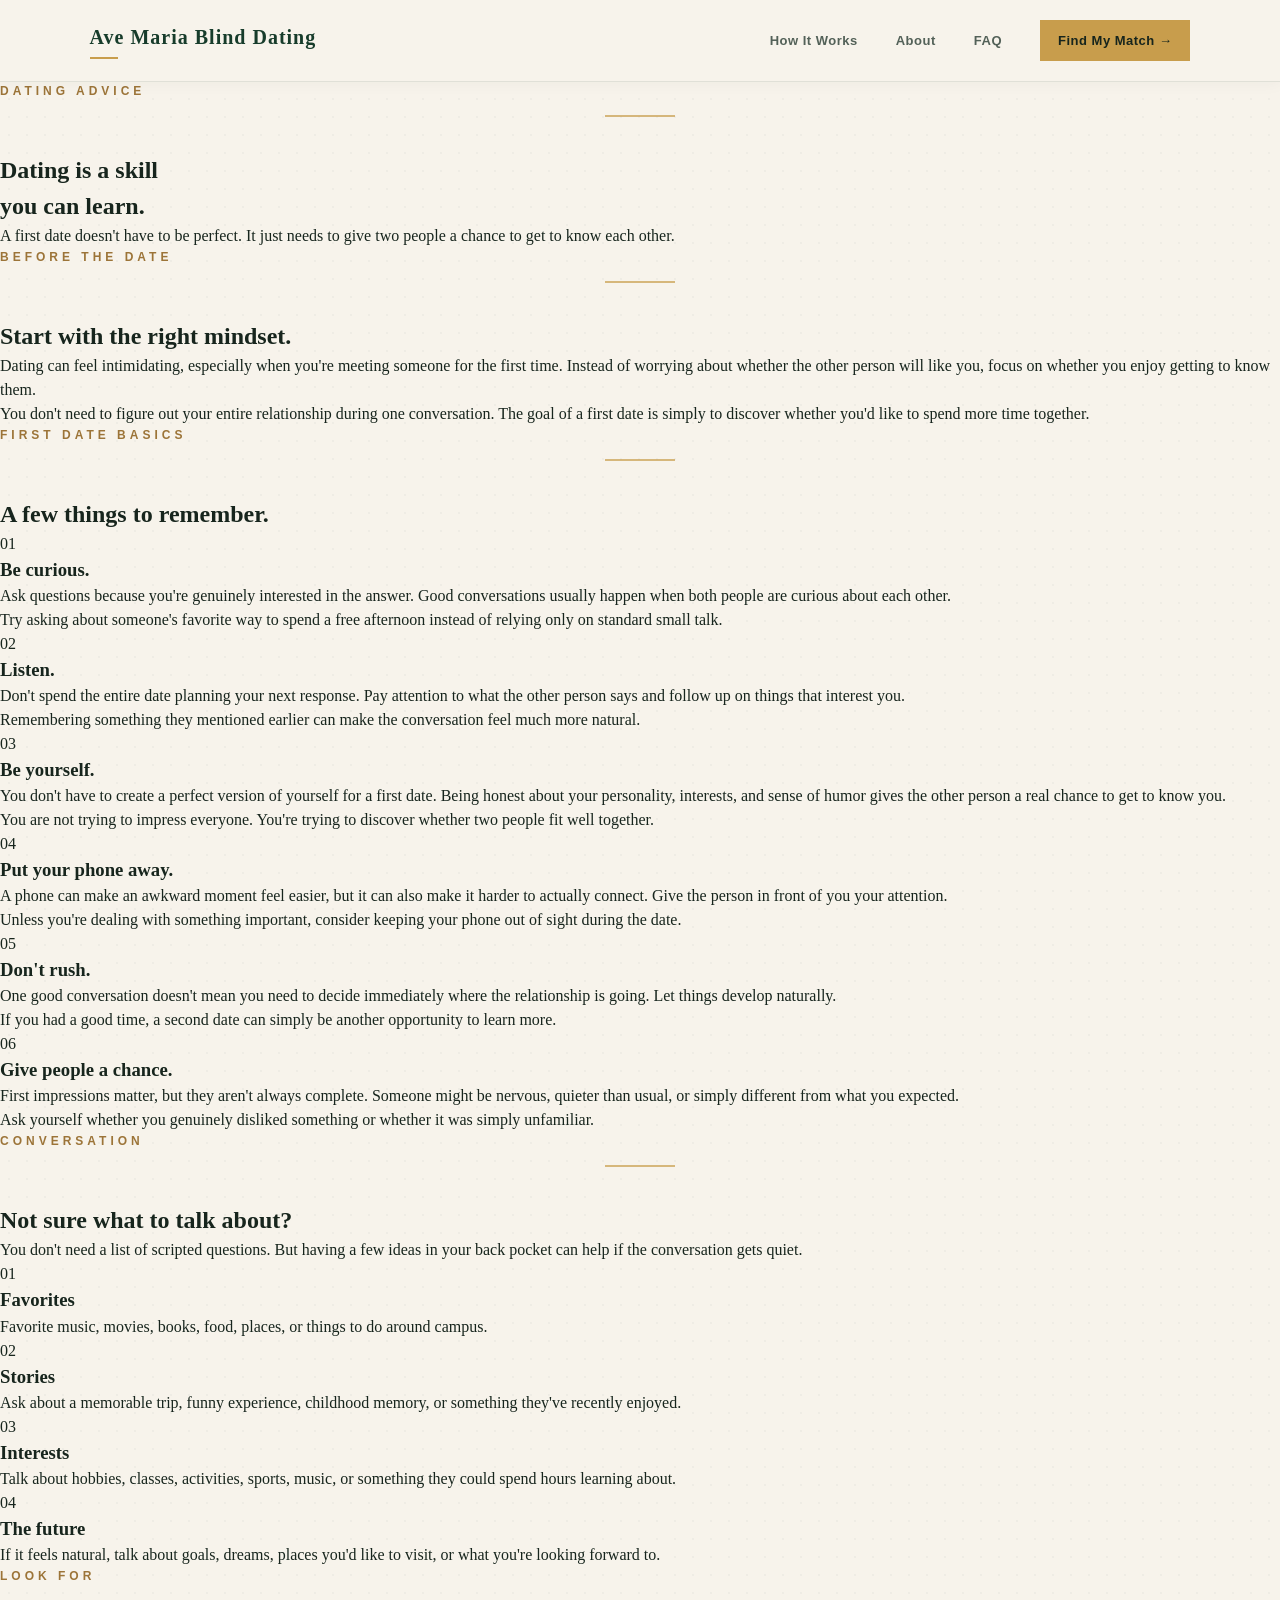
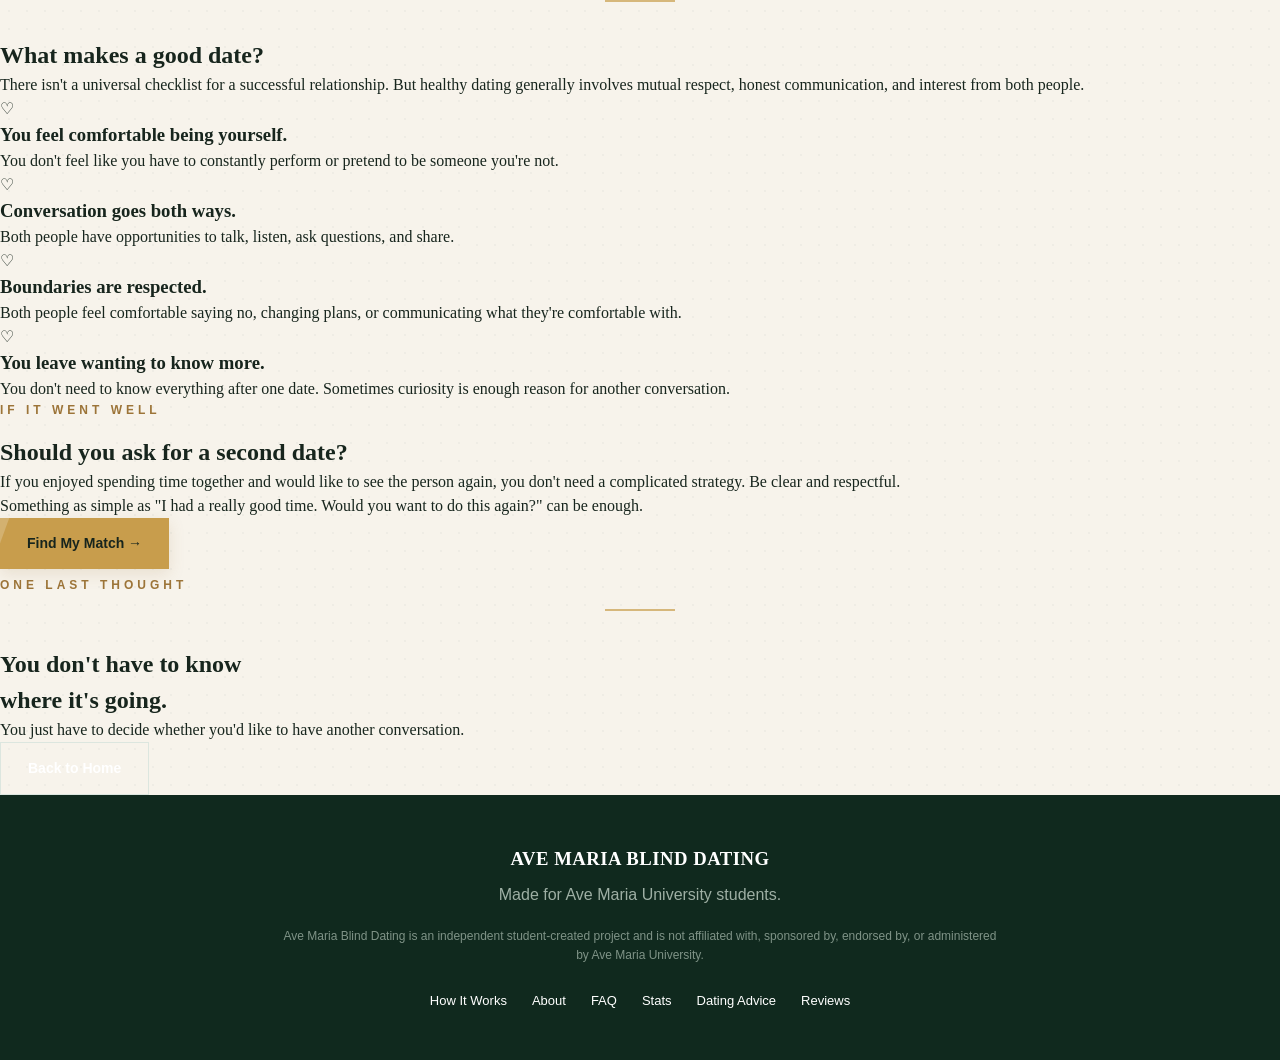
==== advice.html @ ebc279d7 "Add dating advice HTML page This file contains a complete HTML structure for a dating advice webpage" ====
<!DOCTYPE html>
<html lang="en">
<head>
    <meta charset="UTF-8">
    <meta name="viewport" content="width=device-width, initial-scale=1.0">

    <title>Dating Advice | Ave Maria Blind Dating</title>

    <link rel="stylesheet" href="style.css">
</head>

<body>

    <!-- Navigation -->
    <nav class="navbar">

        <a href="index.html" class="logo">
            Ave Maria Blind Dating
        </a>

        <div class="nav-links">

            <a href="index.html#how-it-works">
                How It Works
            </a>

            <a href="index.html#about">
                About
            </a>

            <a href="index.html#faq">
                FAQ
            </a>

            <a href="quiz.html" class="nav-cta">
                Find My Match →
            </a>

        </div>

    </nav>


    <!-- Header -->
    <section class="advice-header">

        <div class="advice-header-content">

            <p class="section-label">
                DATING ADVICE
            </p>

            <div class="section-divider"></div>

            <h1>
                Dating is a skill<br>
                <span>you can learn.</span>
            </h1>

            <p>
                A first date doesn't have to be perfect.
                It just needs to give two people a chance
                to get to know each other.
            </p>

        </div>

    </section>


    <!-- Main Content -->
    <main class="advice-page">


        <!-- Introduction -->
        <section class="advice-intro scroll-reveal">

            <p class="section-label">
                BEFORE THE DATE
            </p>

            <div class="section-divider"></div>

            <h2>
                Start with the right mindset.
            </h2>

            <p>
                Dating can feel intimidating, especially when
                you're meeting someone for the first time.
                Instead of worrying about whether the other
                person will like you, focus on whether you
                enjoy getting to know them.
            </p>

            <p>
                You don't need to figure out your entire
                relationship during one conversation. The goal
                of a first date is simply to discover whether
                you'd like to spend more time together.
            </p>

        </section>


        <!-- Advice Cards -->
        <section class="advice-section scroll-reveal">

            <p class="section-label">
                FIRST DATE BASICS
            </p>

            <div class="section-divider"></div>

            <h2>
                A few things to remember.
            </h2>


            <div class="advice-grid">


                <article class="advice-card">

                    <span class="advice-number">
                        01
                    </span>

                    <h3>
                        Be curious.
                    </h3>

                    <p>
                        Ask questions because you're genuinely
                        interested in the answer. Good conversations
                        usually happen when both people are curious
                        about each other.
                    </p>

                    <div class="advice-tip">
                        Try asking about someone's favorite
                        way to spend a free afternoon instead
                        of relying only on standard small talk.
                    </div>

                </article>


                <article class="advice-card">

                    <span class="advice-number">
                        02
                    </span>

                    <h3>
                        Listen.
                    </h3>

                    <p>
                        Don't spend the entire date planning your
                        next response. Pay attention to what the
                        other person says and follow up on things
                        that interest you.
                    </p>

                    <div class="advice-tip">
                        Remembering something they mentioned
                        earlier can make the conversation feel
                        much more natural.
                    </div>

                </article>


                <article class="advice-card">

                    <span class="advice-number">
                        03
                    </span>

                    <h3>
                        Be yourself.
                    </h3>

                    <p>
                        You don't have to create a perfect version
                        of yourself for a first date. Being honest
                        about your personality, interests, and
                        sense of humor gives the other person a
                        real chance to get to know you.
                    </p>

                    <div class="advice-tip">
                        You are not trying to impress everyone.
                        You're trying to discover whether two
                        people fit well together.
                    </div>

                </article>


                <article class="advice-card">

                    <span class="advice-number">
                        04
                    </span>

                    <h3>
                        Put your phone away.
                    </h3>

                    <p>
                        A phone can make an awkward moment feel
                        easier, but it can also make it harder to
                        actually connect. Give the person in front
                        of you your attention.
                    </p>

                    <div class="advice-tip">
                        Unless you're dealing with something
                        important, consider keeping your phone
                        out of sight during the date.
                    </div>

                </article>


                <article class="advice-card">

                    <span class="advice-number">
                        05
                    </span>

                    <h3>
                        Don't rush.
                    </h3>

                    <p>
                        One good conversation doesn't mean you need
                        to decide immediately where the relationship
                        is going. Let things develop naturally.
                    </p>

                    <div class="advice-tip">
                        If you had a good time, a second date can
                        simply be another opportunity to learn more.
                    </div>

                </article>


                <article class="advice-card">

                    <span class="advice-number">
                        06
                    </span>

                    <h3>
                        Give people a chance.
                    </h3>

                    <p>
                        First impressions matter, but they aren't
                        always complete. Someone might be nervous,
                        quieter than usual, or simply different from
                        what you expected.
                    </p>

                    <div class="advice-tip">
                        Ask yourself whether you genuinely disliked
                        something or whether it was simply unfamiliar.
                    </div>

                </article>


            </div>

        </section>


        <!-- Conversation Ideas -->
        <section class="conversation-section scroll-reveal">

            <div class="conversation-content">

                <p class="section-label">
                    CONVERSATION
                </p>

                <div class="section-divider"></div>

                <h2>
                    Not sure what to talk about?
                </h2>

                <p>
                    You don't need a list of scripted questions.
                    But having a few ideas in your back pocket
                    can help if the conversation gets quiet.
                </p>

            </div>


            <div class="conversation-grid">

                <div class="conversation-card">

                    <span>01</span>

                    <h3>
                        Favorites
                    </h3>

                    <p>
                        Favorite music, movies, books, food,
                        places, or things to do around campus.
                    </p>

                </div>


                <div class="conversation-card">

                    <span>02</span>

                    <h3>
                        Stories
                    </h3>

                    <p>
                        Ask about a memorable trip, funny
                        experience, childhood memory, or
                        something they've recently enjoyed.
                    </p>

                </div>


                <div class="conversation-card">

                    <span>03</span>

                    <h3>
                        Interests
                    </h3>

                    <p>
                        Talk about hobbies, classes, activities,
                        sports, music, or something they could
                        spend hours learning about.
                    </p>

                </div>


                <div class="conversation-card">

                    <span>04</span>

                    <h3>
                        The future
                    </h3>

                    <p>
                        If it feels natural, talk about goals,
                        dreams, places you'd like to visit,
                        or what you're looking forward to.
                    </p>

                </div>

            </div>

        </section>


        <!-- Green Flags -->
        <section class="green-flags-section scroll-reveal">

            <p class="section-label">
                LOOK FOR
            </p>

            <div class="section-divider"></div>

            <h2>
                What makes a good date?
            </h2>

            <p class="green-flags-intro">
                There isn't a universal checklist for a successful
                relationship. But healthy dating generally involves
                mutual respect, honest communication, and interest
                from both people.
            </p>


            <div class="green-flags-grid">

                <div>
                    <span>♡</span>

                    <h3>
                        You feel comfortable being yourself.
                    </h3>

                    <p>
                        You don't feel like you have to constantly
                        perform or pretend to be someone you're not.
                    </p>

                </div>


                <div>
                    <span>♡</span>

                    <h3>
                        Conversation goes both ways.
                    </h3>

                    <p>
                        Both people have opportunities to talk,
                        listen, ask questions, and share.
                    </p>

                </div>


                <div>
                    <span>♡</span>

                    <h3>
                        Boundaries are respected.
                    </h3>

                    <p>
                        Both people feel comfortable saying no,
                        changing plans, or communicating what
                        they're comfortable with.
                    </p>

                </div>


                <div>
                    <span>♡</span>

                    <h3>
                        You leave wanting to know more.
                    </h3>

                    <p>
                        You don't need to know everything after
                        one date. Sometimes curiosity is enough
                        reason for another conversation.
                    </p>

                </div>

            </div>

        </section>


        <!-- Second Date -->
        <section class="second-date-section scroll-reveal">

            <div class="second-date-card">

                <p class="section-label">
                    IF IT WENT WELL
                </p>

                <h2>
                    Should you ask for a second date?
                </h2>

                <p>
                    If you enjoyed spending time together and
                    would like to see the person again, you don't
                    need a complicated strategy. Be clear and
                    respectful.
                </p>

                <p>
                    Something as simple as "I had a really good
                    time. Would you want to do this again?" can
                    be enough.
                </p>

                <a href="quiz.html" class="primary-button">
                    Find My Match →
                </a>

            </div>

        </section>


        <!-- Final Note -->
        <section class="advice-final scroll-reveal">

            <p class="section-label">
                ONE LAST THOUGHT
            </p>

            <div class="section-divider"></div>

            <h2>
                You don't have to know<br>
                where it's going.
            </h2>

            <p>
                You just have to decide whether you'd like
                to have another conversation.
            </p>

            <a href="index.html" class="secondary-button">
                Back to Home
            </a>

        </section>


    </main>


    <!-- Footer -->
    <footer>

        <h3>
            AVE MARIA BLIND DATING
        </h3>

        <p>
            Made for Ave Maria University students.
        </p>

        <p class="footer-disclaimer">
            Ave Maria Blind Dating is an independent student-created
            project and is not affiliated with, sponsored by, endorsed
            by, or administered by Ave Maria University.
        </p>

        <div class="footer-links">

            <a href="index.html#how-it-works">
                How It Works
            </a>

            <a href="index.html#about">
                About
            </a>

            <a href="index.html#faq">
                FAQ
            </a>

            <a href="stats.html">
                Stats
            </a>

            <a href="advice.html">
                Dating Advice
            </a>

            <a href="reviews.html">
                Reviews
            </a>

        </div>

    </footer>


    <!-- Scroll Reveal -->
    <script>

        const scrollElements =
            document.querySelectorAll(".scroll-reveal");


        const revealOnScroll = () => {

            scrollElements.forEach(element => {

                const elementTop =
                    element.getBoundingClientRect().top;

                const windowHeight =
                    window.innerHeight;

                if (elementTop < windowHeight - 100) {

                    element.classList.add("visible");

                }

            });

        };


        window.addEventListener(
            "scroll",
            revealOnScroll
        );


        revealOnScroll();

    </script>

</body>
</html>
---- style.css ----
/* ==============================
   GENERAL
============================== */

* {
    margin: 0;
    padding: 0;
    box-sizing: border-box;
}

html {
    scroll-behavior: smooth;
}

body {
    font-family: Georgia, "Times New Roman", serif;
    color: #17251d;
    background-color: #f7f3eb;

    background-image:
        radial-gradient(
            rgba(23, 60, 43, 0.035) 1px,
            transparent 1px
        );

    background-size: 18px 18px;

    line-height: 1.5;
}

a {
    text-decoration: none;
    color: inherit;
}

button,
input,
select,
textarea {
    font: inherit;
}

button,
a,
input,
select,
textarea {
    -webkit-tap-highlight-color: transparent;
}


/* ==============================
   TOP NAVIGATION
============================== */

.navbar {
    min-height: 82px;
    padding: 0 7%;

    display: flex;
    align-items: center;
    justify-content: space-between;

    background: #f7f3eb;

    border-bottom: 1px solid rgba(23, 60, 43, 0.10);

    position: relative;
    z-index: 100;

    box-shadow: 0 2px 15px rgba(23, 60, 43, 0.04);
}


/* Logo */

.logo {
    font-size: 20px;
    font-weight: bold;
    letter-spacing: 1px;

    color: #173c2b;

    position: relative;
}

.logo a {
    display: inline-block;
}

.logo::after {
    content: "";

    display: block;

    width: 28px;
    height: 2px;

    margin-top: 5px;

    background: #c89d4c;

    transition: width .25s ease;
}

.logo:hover::after {
    width: 50px;
}


/* Navigation links */

.nav-links {
    display: flex;
    align-items: center;

    gap: 38px;

    font-family: Arial, sans-serif;
    font-size: 13px;
    font-weight: 600;

    letter-spacing: .5px;
}

.nav-links a {
    position: relative;

    color: #536158;

    padding: 8px 0;

    transition:
        color .2s ease,
        transform .2s ease;
}


/* Gold underline */

.nav-links a:not(.nav-cta)::after {
    content: "";

    position: absolute;

    left: 0;
    bottom: 0;

    width: 0;
    height: 2px;

    background: #c89d4c;

    transition: width .25s ease;
}

.nav-links a:not(.nav-cta):hover {
    color: #173c2b;

    transform: translateY(-1px);
}

.nav-links a:not(.nav-cta):hover::after {
    width: 100%;
}


/* Navigation CTA */

.nav-cta {
    padding: 11px 18px !important;

    background: #c89d4c;

    color: #17251d !important;

    font-weight: bold;

    transition: all .2s ease !important;
}

.nav-cta::after {
    display: none !important;
}

.nav-cta:hover {
    background: #e0bd78;

    color: #17251d !important;

    transform: translateY(-2px);

    box-shadow:
        0 5px 15px rgba(156, 116, 56, .18);
}


/* ==============================
   HERO
============================== */

.hero {
    min-height: 650px;

    padding: 80px 10%;

    display: flex;
    align-items: center;
    justify-content: space-between;

    background: #173c2b;
    color: white;

    position: relative;
    overflow: hidden;
}

.hero-content {
    max-width: 650px;

    position: relative;
    z-index: 2;
}

.small-title {
    font-family: Arial, sans-serif;
    font-size: 13px;
    letter-spacing: 4px;

    color: #d6b36a;

    margin-bottom: 25px;
}

.hero h1 {
    font-size: clamp(55px, 7vw, 95px);

    line-height: .95;

    margin-bottom: 30px;
}

.hero h1 span {
    color: #d6b36a;
    font-style: italic;
}

.hero-text {
    font-family: Arial, sans-serif;

    max-width: 550px;

    font-size: 18px;
    line-height: 1.7;

    color: #dce6df;

    margin-bottom: 35px;
}


/* ==============================
   BUTTONS
============================== */

.buttons {
    display: flex;
    gap: 15px;

    flex-wrap: wrap;
}

.primary-button,
.secondary-button {
    display: inline-block;

    padding: 15px 27px;

    font-family: Arial, sans-serif;
    font-size: 14px;
    font-weight: bold;

    cursor: pointer;

    transition: .2s;
}

.primary-button {
    position: relative;
    overflow: hidden;

    background: #c89d4c;
    color: #17251d;

    box-shadow:
        0 5px 15px rgba(156, 116, 56, .15);
}

.primary-button::before {
    content: "";

    position: absolute;

    top: 0;
    left: -100%;

    width: 100%;
    height: 100%;

    background: rgba(255, 255, 255, .2);

    transform: skewX(-20deg);

    transition: left .5s ease;
}

.primary-button:hover::before {
    left: 120%;
}

.primary-button:hover {
    background: #e0bd78;

    transform: translateY(-2px);
}

.secondary-button {
    border: 1px solid #dce6df;

    color: white;
}

.secondary-button:hover {
    background: white;

    color: #173c2b;
}


/* ==============================
   MYSTERY PEOPLE → HEART ANIMATION
============================== */

.morph-animation {
    position: absolute;

    right: 5%;
    top: 50%;

    width: 430px;
    height: 430px;

    transform: translateY(-50%);

    opacity: .13;

    pointer-events: none;
}


/* ==============================
   PEOPLE
============================== */

.person-shape {
    position: absolute;

    inset: 0;

    display: flex;
    flex-direction: column;

    align-items: center;
    justify-content: center;

    color: white;

    opacity: 0;

    animation: personCycle 8s infinite;

    transform-origin: center;
}


/* Head */

.person-head {
    width: 105px;
    height: 105px;

    background: white;

    border-radius: 50%;

    margin-bottom: 16px;
}


/* Body */

.person-body {
    width: 225px;
    height: 205px;

    background: white;

    border-radius:
        115px 115px 20px 20px;
}


/* ==============================
   PERSON TIMING
============================== */

.person-one {
    animation-delay: 0s;
}

.person-two {
    animation-delay: 1.4s;
}

.person-three {
    animation-delay: 2.8s;
}

.person-four {
    animation-delay: 4.2s;
}


/* ==============================
   SLOWER, MORE OBVIOUS TRANSITION
============================== */

@keyframes personCycle {

    0% {
        opacity: 0;

        transform:
            translateY(35px)
            scale(.75);
    }

    5% {
        opacity: 0;
    }

    9% {
        opacity: 1;

        transform:
            translateY(0)
            scale(1);
    }

    14% {
        opacity: 1;

        transform:
            translateY(0)
            scale(1);
    }

    17% {
        opacity: .7;

        transform:
            translateY(-8px)
            scale(1.03);
    }

    20% {
        opacity: 0;

        transform:
            translateY(-25px)
            scale(1.08);
    }

    100% {
        opacity: 0;
    }
}


/* ==============================
   DIFFERENT SILHOUETTES
============================== */

.person-one .person-head {
    width: 105px;
    height: 105px;
}

.person-one .person-body {
    width: 225px;
    height: 205px;

    border-radius:
        115px 115px 20px 20px;
}


.person-two .person-head {
    width: 90px;
    height: 90px;
}

.person-two .person-body {
    width: 255px;
    height: 185px;

    border-radius:
        130px 130px 18px 18px;
}


.person-three .person-head {
    width: 118px;
    height: 118px;
}

.person-three .person-body {
    width: 190px;
    height: 230px;

    border-radius:
        100px 100px 20px 20px;
}


.person-four .person-head {
    width: 96px;
    height: 96px;
}

.person-four .person-body {
    width: 270px;
    height: 180px;

    border-radius:
        140px 140px 20px 20px;
}


/* ==============================
   GIANT HEART
============================== */

.morph-heart {
    position: absolute;

    inset: 0;

    display: flex;

    align-items: center;
    justify-content: center;

    font-size: 300px;

    line-height: 1;

    color: #d6b36a;

    opacity: 0;

    transform-origin: center;

    animation: heartReveal 8s infinite;
}


/* ==============================
   HEART REVEAL
============================== */

@keyframes heartReveal {

    0%,
    70% {
        opacity: 0;

        transform:
            scale(.55)
            rotate(-15deg);
    }

    72% {
        opacity: 0;

        transform:
            scale(.65)
            rotate(-10deg);
    }

    76% {
        opacity: .3;

        transform:
            scale(.75)
            rotate(-7deg);
    }

    82% {
        opacity: 1;

        transform:
            scale(1.12)
            rotate(5deg);
    }

    88% {
        opacity: 1;

        transform:
            scale(1)
            rotate(0deg);
    }

    94% {
        opacity: 1;

        transform:
            scale(1)
            rotate(0deg);
    }

    100% {
        opacity: 0;

        transform:
            scale(.9)
            rotate(-5deg);
    }
}


/* ==============================
   SECTIONS
============================== */

.section {
    padding: 110px 10%;

    text-align: center;
}

.section-label {
    font-family: Arial, sans-serif;

    font-size: 12px;

    letter-spacing: 4px;

    color: #9c7438;

    font-weight: bold;

    margin-bottom: 15px;
}

.section h2 {
    font-size: 52px;

    line-height: 1.05;

    margin-bottom: 60px;
}

.section-divider {
    width: 70px;
    height: 2px;

    background: #c89d4c;

    margin: 0 auto 35px;

    opacity: .7;
}


/* ==============================
   HOW IT WORKS
============================== */

.steps {
    display: grid;

    grid-template-columns:
        repeat(3, 1fr);

    gap: 50px;

    max-width: 1100px;

    margin: auto;
}

.step {
    text-align: left;

    opacity: 0;

    transform: translateY(25px);

    transition:
        opacity .7s ease,
        transform .7s ease;
}

.scroll-reveal.visible .step {
    opacity: 1;

    transform: translateY(0);
}

.scroll-reveal.visible .step:nth-child(2) {
    transition-delay: .08s;
}

.scroll-reveal.visible .step:nth-child(3) {
    transition-delay: .16s;
}

.number {
    font-family: Arial, sans-serif;

    color: #b28742;

    font-size: 14px;

    font-weight: bold;

    margin-bottom: 20px;
}

.step h3 {
    font-size: 30px;

    margin-bottom: 15px;
}

.step p {
    font-family: Arial, sans-serif;

    line-height: 1.7;

    color: #66736b;
}


/* ==============================
   ABOUT
============================== */

.about {
    background: #e7dfd1;

    padding: 110px 10%;

    display: flex;

    align-items: center;

    justify-content: space-between;

    gap: 80px;

    position: relative;

    overflow: hidden;
}

.about::before {
    content: "❧";

    position: absolute;

    left: 3%;
    top: 15%;

    font-size: 150px;

    color:
        rgba(23, 60, 43, .06);

    transform: rotate(-20deg);

    pointer-events: none;
}

.about-text {
    max-width: 600px;

    position: relative;

    z-index: 1;
}

.about-text h2 {
    font-size: 55px;

    line-height: 1.05;

    margin-bottom: 30px;
}

.about-text p {
    font-family: Arial, sans-serif;

    line-height: 1.8;

    color: #536158;

    margin-bottom: 20px;
}


/* ==============================
   MYSTERY MATCH CARD
============================== */

.mystery-card-wrapper {
    width: 340px;
    height: 430px;

    position: relative;

    flex-shrink: 0;

    animation:
        mysteryFloat 5s ease-in-out infinite;
}

.mystery-card-back {
    position: absolute;

    width: 100%;
    height: 100%;

    top: 14px;
    left: 14px;

    background: #c89d4c;

    transform: rotate(4deg);

    border-radius: 3px;
}

.match-card {
    position: relative;

    width: 100%;
    height: 100%;

    padding: 40px 30px;

    background:
        linear-gradient(
            145deg,
            #173c2b,
            #123326
        );

    color: white;

    display: flex;

    flex-direction: column;

    align-items: center;

    justify-content: center;

    text-align: center;

    border:
        1px solid
        rgba(214, 179, 106, .35);

    border-radius: 3px;

    overflow: hidden;

    box-shadow:
        0 20px 45px
        rgba(23, 60, 43, .20);

    transition:
        transform .35s ease,
        box-shadow .35s ease;
}

.mystery-card-wrapper:hover {
    animation-play-state: paused;
}

.mystery-card-wrapper:hover .match-card {
    transform:
        translateY(-8px)
        rotate(-1deg);

    box-shadow:
        0 30px 60px
        rgba(23, 60, 43, .28);
}

.match-card::before {
    content: "";

    position: absolute;

    width: 270px;
    height: 270px;

    border:
        1px solid
        rgba(214, 179, 106, .12);

    border-radius: 50%;

    top: -115px;
    right: -90px;
}

.match-card::after {
    content: "";

    position: absolute;

    width: 190px;
    height: 190px;

    border:
        1px solid
        rgba(214, 179, 106, .08);

    border-radius: 50%;

    bottom: -90px;
    left: -80px;
}

.match-card > * {
    position: relative;

    z-index: 2;
}

.match-label {
    font-family: Arial, sans-serif;

    font-size: 11px;

    font-weight: bold;

    letter-spacing: 4px;

    color: #d6b36a;

    margin-bottom: 20px;
}

.mystery-symbol {
    width: 145px;
    height: 145px;

    display: flex;

    align-items: center;
    justify-content: center;

    margin-bottom: 18px;

    border:
        1px solid
        rgba(214, 179, 106, .35);

    border-radius: 50%;

    background:
        radial-gradient(
            circle,
            rgba(200, 157, 76, .16),
            rgba(200, 157, 76, .03)
        );

    box-shadow:
        0 0 35px
        rgba(200, 157, 76, .08);

    animation:
        mysteryPulse 3s ease-in-out infinite;
}

.mystery-symbol span {
    font-family:
        Georgia,
        "Times New Roman",
        serif;

    font-size: 105px;

    line-height: 1;

    color: #d6b36a;

    font-weight: bold;

    transform: translateY(-5px);
}

.card-divider {
    width: 90px;

    height: 1px;

    background:
        rgba(214, 179, 106, .4);

    margin: 8px 0 20px;

    position: relative;
}

.card-divider span {
    position: absolute;

    left: 50%;
    top: 50%;

    transform:
        translate(-50%, -50%);

    padding: 0 10px;

    background: #173c2b;

    color: #d6b36a;

    font-size: 16px;
}

.match-card h3 {
    font-size: 25px;

    line-height: 1.2;

    margin-bottom: 9px;

    font-weight: normal;
}

.match-question {
    font-family: Arial, sans-serif;

    font-size: 13px;

    color: #aebdb4;

    letter-spacing: .5px;
}

.card-decoration {
    position: absolute;

    color: #d6b36a;

    opacity: .5;

    font-size: 18px;
}

.card-decoration-top {
    top: 28px;
    left: 30px;
}

.card-decoration-bottom {
    bottom: 25px;
    right: 30px;

    transform: rotate(25deg);
}


/* ==============================
   CARD ANIMATIONS
============================== */

@keyframes mysteryFloat {

    0%,
    100% {
        transform:
            translateY(0)
            rotate(2deg);
    }

    50% {
        transform:
            translateY(-10px)
            rotate(1deg);
    }
}

@keyframes mysteryPulse {

    0%,
    100% {
        transform: scale(1);

        box-shadow:
            0 0 25px
            rgba(200, 157, 76, .06);
    }

    50% {
        transform: scale(1.04);

        box-shadow:
            0 0 40px
            rgba(200, 157, 76, .15);
    }
}


/* ==============================
   QUESTIONS
============================== */

.questions {
    background: #f7f3eb;
}

.question-grid {
    max-width: 900px;

    margin: auto;

    display: grid;

    grid-template-columns:
        repeat(2, 1fr);

    gap: 15px;
}

.question-grid div {
    padding: 22px;

    background: white;

    font-family: Arial, sans-serif;

    font-size: 15px;

    text-align: left;

    border-left:
        4px solid #c89d4c;

    transition:
        transform .2s ease,
        box-shadow .2s ease;
}

.question-grid div:hover {
    transform: translateY(-3px);

    box-shadow:
        0 8px 20px
        rgba(23, 60, 43, .08);
}


/* ==============================
   SCROLL REVEAL
============================== */

.scroll-reveal {
    opacity: 0;

    filter: blur(2px);

    transform: translateY(15px);

    transition:
        opacity .7s ease,
        filter .7s ease,
        transform .7s ease;
}

.scroll-reveal.visible {
    opacity: 1;

    filter: blur(0);

    transform: translateY(0);
}


/* ==============================
   FINAL CTA
============================== */

.final-cta {
    padding: 120px 20px;

    text-align: center;

    background: #173c2b;

    color: white;
}

.final-cta h2 {
    font-size: 60px;

    line-height: 1.05;

    margin-bottom: 20px;
}

.final-cta p {
    font-family: Arial, sans-serif;

    color: #cbd8d0;

    margin-bottom: 35px;
}


/* ==============================
   FOOTER
============================== */

footer {
    padding: 50px 10%;

    background: #10291e;

    color: white;

    text-align: center;
}

footer h3 {
    margin-bottom: 10px;

    letter-spacing: .5px;
}

footer p {
    font-family: Arial, sans-serif;

    color: #9eafa4;

    margin-bottom: 20px;
}

.footer-disclaimer {
    max-width: 720px;

    margin: 0 auto 25px;

    font-size: 12px;

    line-height: 1.6;

    color: #7f9387;
}

.footer-links {
    display: flex;

    justify-content: center;

    gap: 25px;

    font-family: Arial, sans-serif;

    font-size: 13px;
}

.footer-links a {
    transition: color .2s ease;
}

.footer-links a:hover {
    color: #d6b36a;
}
/* ==============================
   QUIZ PAGE
============================== */

.quiz-header {
    position: relative;

    overflow: hidden;

    padding: 105px 20px 115px;

    background:
        linear-gradient(
            135deg,
            #173c2b 0%,
            #1d4935 100%
        );

    color: white;

    text-align: center;
}


/* Decorative circles */

.quiz-header::before {
    content: "";

    position: absolute;

    width: 320px;
    height: 320px;

    border:
        1px solid
        rgba(214, 179, 106, .18);

    border-radius: 50%;

    right: -100px;
    top: -120px;
}

.quiz-header::after {
    content: "";

    position: absolute;

    width: 200px;
    height: 200px;

    border:
        1px solid
        rgba(214, 179, 106, .10);

    border-radius: 50%;

    left: -80px;
    bottom: -100px;
}

.quiz-header > * {
    position: relative;

    z-index: 1;
}


/* Quiz label */

.quiz-header .section-label {
    color: #d6b36a;

    margin-bottom: 20px;

    letter-spacing: 5px;

    font-size: 11px;
}


/* Quiz heading */

.quiz-header h1 {
    font-size:
        clamp(48px, 6vw, 72px);

    line-height: 1;

    margin-bottom: 28px;

    letter-spacing: -1px;
}


/* Quiz description */

.quiz-header > p:last-child {
    max-width: 620px;

    margin: auto;

    font-family: Arial, sans-serif;

    font-size: 17px;

    line-height: 1.8;

    color: #dce6df;
}


/* ==============================
   QUIZ CONTAINER
============================== */

.quiz-container {
    width: 100%;

    max-width: 850px;

    margin: auto;

    padding: 80px 25px;
}

.quiz-header + .quiz-container {
    padding-top: 75px;
}


/* ==============================
   FORM SECTIONS
============================== */

.form-section {
    background: white;

    padding: 45px;

    margin-bottom: 35px;

    border:
        1px solid
        rgba(23, 60, 43, .06);

    box-shadow:
        0 5px 25px
        rgba(0, 0, 0, .05);
}

.form-section .section-label {
    margin-bottom: 12px;
}

.form-section h2 {
    font-size: 38px;

    line-height: 1.1;

    margin-bottom: 35px;
}

.form-section > label {
    display: block;

    font-family: Arial, sans-serif;

    font-weight: bold;

    line-height: 1.5;

    margin-top: 25px;

    margin-bottom: 10px;
}


/* ==============================
   FORM INPUTS
============================== */

input[type="text"],
input[type="email"],
select,
textarea {
    width: 100%;

    padding: 15px;

    border:
        1px solid #ccd3cd;

    background: #fafafa;

    color: #17251d;

    font-family: Arial, sans-serif;

    font-size: 15px;

    border-radius: 3px;

    transition:
        border-color .2s ease,
        background .2s ease,
        box-shadow .2s ease;
}

input[type="text"]::placeholder,
input[type="email"]::placeholder,
textarea::placeholder {
    color: #9aa49e;
}

input[type="text"]:hover,
input[type="email"]:hover,
select:hover,
textarea:hover {
    border-color: #b8c2bb;
}

input[type="text"]:focus,
input[type="email"]:focus,
select:focus,
textarea:focus {
    outline: none;

    border-color: #c89d4c;

    background: white;

    box-shadow:
        0 0 0 3px
        rgba(200, 157, 76, .12);
}

textarea {
    resize: vertical;

    min-height: 100px;

    line-height: 1.6;
}


/* ==============================
   EMAIL
============================== */

#email {
    width: 100%;

    padding: 16px 18px;

    border:
        1px solid #ccd3cd;

    background: #fafafa;

    font-family: Arial, sans-serif;

    font-size: 15px;

    border-radius: 3px;

    transition:
        border-color .2s ease,
        background .2s ease,
        box-shadow .2s ease;
}

#email:focus {
    outline: none;

    border-color: #c89d4c;

    background: white;

    box-shadow:
        0 0 0 3px
        rgba(200, 157, 76, .12);
}

.email-note {
    font-family: Arial, sans-serif;

    font-size: 12px;

    line-height: 1.5;

    color: #7a857e;

    margin-top: 8px;
}


/* ==============================
   CHOICES
============================== */

.choice-group {
    display: grid;

    grid-template-columns:
        1fr 1fr;

    gap: 12px;

    margin-top: 10px;
}

.choice {
    display: flex;

    align-items: center;

    gap: 10px;

    padding: 15px;

    background: #f7f3eb;

    border:
        1px solid transparent;

    cursor: pointer;

    font-family: Arial, sans-serif;

    line-height: 1.4;

    transition:
        background .2s ease,
        border-color .2s ease,
        color .2s ease,
        transform .2s ease,
        box-shadow .2s ease;
}

.choice:hover {
    border-color: #c89d4c;

    transform: translateY(-1px);

    background: #fbf8f2;
}

.choice input {
    width: 16px;
    height: 16px;

    flex-shrink: 0;

    accent-color: #173c2b;

    cursor: pointer;
}

.choice:has(input:checked) {
    background: #173c2b;

    color: white;

    border-color: #173c2b;

    transform: translateY(-2px);

    box-shadow:
        0 6px 15px
        rgba(23, 60, 43, .12);
}

.choice:has(input:checked) input {
    accent-color: #c89d4c;
}


/* ==============================
   TRADITIONALITY SCALE
============================== */

.traditionality-scale {
    grid-template-columns:
        repeat(5, 1fr);
}

.traditionality-scale .choice {
    flex-direction: column;

    text-align: center;

    justify-content: center;

    min-height: 100px;

    padding: 12px 8px;
}

.traditionality-scale .choice input {
    margin-bottom: 5px;
}


/* ==============================
   AGE RANGE
============================== */

.age-range {
    display: grid;

    grid-template-columns:
        1fr 1fr;

    gap: 20px;

    margin-top: 10px;

    margin-bottom: 10px;
}

.age-range > div {
    min-width: 0;
}

.age-range label {
    display: block;

    font-family: Arial, sans-serif;

    font-size: 13px;

    font-weight: bold;

    margin-bottom: 8px;

    color: #536158;
}

.age-range select {
    width: 100%;

    padding: 16px 18px;

    border:
        1px solid #ccd3cd;

    background: #fafafa;

    font-family: Arial, sans-serif;

    font-size: 15px;

    border-radius: 3px;

    cursor: pointer;

    transition:
        border-color .2s ease,
        background .2s ease,
        box-shadow .2s ease;
}

.age-range select:hover {
    border-color: #c89d4c;
}

.age-range select:focus {
    outline: none;

    border-color: #c89d4c;

    background: white;

    box-shadow:
        0 0 0 3px
        rgba(200, 157, 76, .12);
}


/* ==============================
   DEAL BREAKERS
============================== */

.dealbreaker-section {
    background: #f1eadf;

    border-top:
        4px solid #c89d4c;

    position: relative;

    overflow: hidden;
}

.dealbreaker-section::after {
    content: "✦";

    position: absolute;

    right: 35px;
    top: 25px;

    font-size: 85px;

    color:
        rgba(200, 157, 76, .10);

    pointer-events: none;
}

.dealbreaker-section h2 {
    margin-bottom: 20px;
}

.section-description {
    max-width: 620px;

    margin: 0 auto 35px;

    font-family: Arial, sans-serif;

    font-size: 14px;

    line-height: 1.7;

    color: #66736b;

    text-align: center;
}

.selection-note {
    display: inline-block;

    margin: 5px auto 20px;

    padding: 7px 14px;

    background: #173c2b;

    color: #d6b36a;

    font-family: Arial, sans-serif;

    font-size: 12px;

    font-weight: bold;

    letter-spacing: .5px;

    border-radius: 20px;
}


/* Deal breaker choices */

.checkbox-group {
    display: grid;

    grid-template-columns:
        1fr 1fr;

    gap: 12px;

    margin-top: 15px;

    margin-bottom: 30px;
}

.checkbox-choice {
    display: flex;

    align-items: center;

    gap: 12px;

    min-height: 54px;

    padding: 16px 18px;

    background: #faf8f4;

    border:
        1px solid #ddd5c8;

    border-radius: 3px;

    font-family: Arial, sans-serif;

    font-size: 14px;

    line-height: 1.4;

    color: #38463e;

    cursor: pointer;

    transition:
        border-color .2s ease,
        background .2s ease,
        color .2s ease,
        transform .2s ease,
        box-shadow .2s ease;
}

.checkbox-choice:hover {
    border-color: #c89d4c;

    background: white;

    transform: translateY(-1px);

    box-shadow:
        0 3px 10px
        rgba(0, 0, 0, .04);
}

.checkbox-choice input {
    width: 17px;
    height: 17px;

    flex-shrink: 0;

    accent-color: #173c2b;

    cursor: pointer;
}

.checkbox-choice:has(input:checked) {
    background: #173c2b;

    border-color: #173c2b;

    color: white;

    box-shadow:
        0 3px 10px
        rgba(23, 60, 43, .15);
}

.checkbox-choice:has(input:checked) input {
    accent-color: #c89d4c;
}

#dealbreaker-other {
    background: #faf8f4;
}

#dealbreaker-other:focus {
    background: white;

    border-color: #c89d4c;

    box-shadow:
        0 0 0 3px
        rgba(200, 157, 76, .12);
}

.dealbreaker-section > label[for="dealbreaker-other"] {
    margin-top: 15px;
}


/* ==============================
   PRIVACY BOX
============================== */

.privacy-box {
    background: #e7dfd1;

    padding: 30px;

    margin-bottom: 25px;

    border-left:
        4px solid #c89d4c;
}

.privacy-box h3 {
    font-size: 25px;

    line-height: 1.2;

    margin-bottom: 10px;
}

.privacy-box p {
    font-family: Arial, sans-serif;

    line-height: 1.6;

    color: #536158;

    margin-bottom: 20px;
}

.checkbox {
    display: flex;

    align-items: flex-start;

    gap: 10px;

    font-family: Arial, sans-serif;

    font-size: 14px;

    line-height: 1.5;

    cursor: pointer;
}

.checkbox input {
    width: 16px;
    height: 16px;

    flex-shrink: 0;

    margin-top: 4px;

    accent-color: #173c2b;

    cursor: pointer;
}


/* ==============================
   SUBMIT
============================== */

.submit-button {
    width: 100%;

    padding: 19px;

    border: none;

    background: #c89d4c;

    color: #17251d;

    font-family: Arial, sans-serif;

    font-size: 16px;

    font-weight: bold;

    cursor: pointer;

    transition:
        background .2s ease,
        transform .2s ease,
        box-shadow .2s ease,
        opacity .2s ease;
}

.submit-button:hover:not(:disabled) {
    background: #e0bd78;

    transform: translateY(-2px);

    box-shadow:
        0 7px 18px
        rgba(156, 116, 56, .15);
}

.submit-button:active:not(:disabled) {
    transform: translateY(0);
}

.submit-button:disabled {
    cursor: wait;

    opacity: .65;

    transform: none;

    box-shadow: none;
}

.success-message {
    min-height: 22px;

    text-align: center;

    margin-top: 25px;

    color: #286b48;

    font-family: Arial, sans-serif;

    font-size: 14px;

    font-weight: bold;

    line-height: 1.5;
}


/* ==============================
   VALIDATION STATES
============================== */

input:invalid:not(:placeholder-shown),
select:invalid:not(:focus),
textarea:invalid:not(:placeholder-shown) {
    /* Keep browser validation subtle rather than
       aggressively coloring the entire form. */
}

input:focus:invalid,
select:focus:invalid,
textarea:focus:invalid {
    border-color: #b28742;
}


/* ==============================
   FOOTER / QUIZ SPACING
============================== */

.quiz-container + footer {
    margin-top: 0;
}


/* ==============================
   RESPONSIVE — TABLET
============================== */

@media (max-width: 900px) {

    .navbar {
        padding-left: 5%;
        padding-right: 5%;
    }

    .hero {
        padding-left: 7%;
        padding-right: 7%;
    }

    .morph-animation {
        right: -40px;

        width: 360px;
        height: 360px;
    }

    .about {
        padding-left: 7%;
        padding-right: 7%;

        gap: 50px;
    }

    .mystery-card-wrapper {
        width: 300px;
        height: 390px;
    }

    .section {
        padding-left: 7%;
        padding-right: 7%;
    }

    .quiz-container {
        max-width: 800px;

        padding-left: 20px;
        padding-right: 20px;
    }

    .form-section {
        padding: 38px;
    }

    .traditionality-scale {
        grid-template-columns:
            repeat(3, 1fr);
    }
}


/* ==============================
   MOBILE
============================== */

@media (max-width: 750px) {

    /* Navigation */

    .navbar {
        min-height: 72px;

        padding:
            0 7%;
    }

    .logo {
        font-size: 17px;

        letter-spacing: .7px;
    }

    .nav-links {
        display: none;
    }


    /* Hero */

    .hero {
        padding:
            70px 7%;

        min-height: 700px;
    }

    .hero h1 {
        font-size: 55px;
    }

    .hero-text {
        font-size: 16px;
    }

    .buttons {
        gap: 10px;
    }

    .primary-button,
    .secondary-button {
        padding:
            14px 21px;
    }


    /* Hero animation */

    .morph-animation {
        right: -55px;
        top: 62%;

        width: 260px;
        height: 300px;

        opacity: .09;
    }

    .person-head {
        width: 75px;
        height: 75px;
    }

    .person-body {
        width: 165px;
        height: 150px;
    }

    .morph-heart {
        font-size: 210px;
    }


    /* Sections */

    .section {
        padding:
            80px 7%;
    }

    .section h2 {
        font-size: 42px;

        margin-bottom: 45px;
    }


    /* Steps */

    .steps {
        grid-template-columns: 1fr;

        gap: 40px;
    }


    /* About */

    .about {
        flex-direction: column;

        padding:
            80px 7%;

        gap: 55px;
    }

    .about-text h2 {
        font-size: 45px;
    }

    .mystery-card-wrapper {
        width: 285px;
        height: 370px;
    }

    .mystery-symbol {
        width: 120px;
        height: 120px;
    }

    .mystery-symbol span {
        font-size: 85px;
    }

    .match-card h3 {
        font-size: 22px;
    }


    /* Questions */

    .question-grid {
        grid-template-columns: 1fr;
    }


    /* CTA */

    .final-cta {
        padding:
            90px 20px;
    }

    .final-cta h2 {
        font-size: 45px;
    }


    /* Footer */

    footer {
        padding:
            45px 7%;
    }

    .footer-disclaimer {
        max-width: 500px;
    }


    /* ==========================
       QUIZ MOBILE
    ========================== */

    .quiz-header {
        padding:
            75px 20px 85px;
    }

    .quiz-header h1 {
        font-size: 45px;
    }

    .quiz-header > p:last-child {
        font-size: 15px;

        line-height: 1.7;
    }

    .quiz-container {
        padding:
            55px 15px;
    }

    .quiz-header + .quiz-container {
        padding-top: 55px;
    }

    .form-section {
        padding:
            28px 20px;

        margin-bottom: 25px;
    }

    .form-section h2 {
        font-size: 30px;

        margin-bottom: 28px;
    }

    .form-section > label {
        margin-top: 23px;
    }


    /* Choice groups */

    .choice-group {
        grid-template-columns: 1fr;

        gap: 10px;
    }

    .choice {
        padding:
            14px;
    }


    /* Traditionality */

    .traditionality-scale {
        grid-template-columns:
            1fr 1fr;
    }

    .traditionality-scale .choice {
        min-height: 80px;
    }


    /* Age range */

    .age-range {
        grid-template-columns: 1fr;

        gap: 5px;
    }


    /* Deal breakers */

    .checkbox-group {
        grid-template-columns: 1fr;

        gap: 10px;
    }

    .dealbreaker-section {
        padding:
            28px 20px;
    }

    .dealbreaker-section::after {
        right: 10px;
        top: 15px;

        font-size: 60px;
    }

    .section-description {
        font-size: 13px;

        text-align: left;
    }


    /* Privacy */

    .privacy-box {
        padding:
            25px 20px;
    }

    .privacy-box h3 {
        font-size: 23px;
    }


    /* Submit */

    .submit-button {
        padding: 18px 15px;
    }
}


/* ==============================
   VERY SMALL SCREENS
============================== */

@media (max-width: 400px) {

    .logo {
        font-size: 15px;
    }

    .hero h1 {
        font-size: 48px;
    }

    .hero {
        min-height: 650px;
    }

    .morph-animation {
        right: -85px;

        opacity: .07;
    }

    .mystery-card-wrapper {
        width: 265px;
        height: 350px;
    }

    .traditionality-scale {
        grid-template-columns: 1fr;
    }

    .quiz-header {
        padding:
            65px 17px 75px;
    }

    .quiz-header h1 {
        font-size: 39px;
    }

    .quiz-container {
        padding:
            45px 10px;
    }

    .form-section {
        padding:
            25px 17px;
    }

    .form-section h2 {
        font-size: 28px;
    }

    .privacy-box {
        padding:
            22px 17px;
    }

    .checkbox-choice {
        padding:
            14px;
    }
}


/* ==============================
   ACCESSIBILITY / FOCUS
============================== */

a:focus-visible,
button:focus-visible,
input:focus-visible,
select:focus-visible,
textarea:focus-visible {
    outline:
        3px solid
        rgba(200, 157, 76, .55);

    outline-offset: 3px;
}


/* ==============================
   REDUCED MOTION
============================== */

@media (prefers-reduced-motion: reduce) {

    html {
        scroll-behavior: auto;
    }

    *,
    *::before,
    *::after {
        animation-duration: 0.01ms !important;

        animation-iteration-count: 1 !important;

        transition-duration: 0.01ms !important;
    }

    .scroll-reveal {
        opacity: 1;

        filter: none;

        transform: none;
    }

    .step {
        opacity: 1;

        transform: none;
    }

    .mystery-card-wrapper {
        animation: none;
    }

    .mystery-symbol {
        animation: none;
    }
}
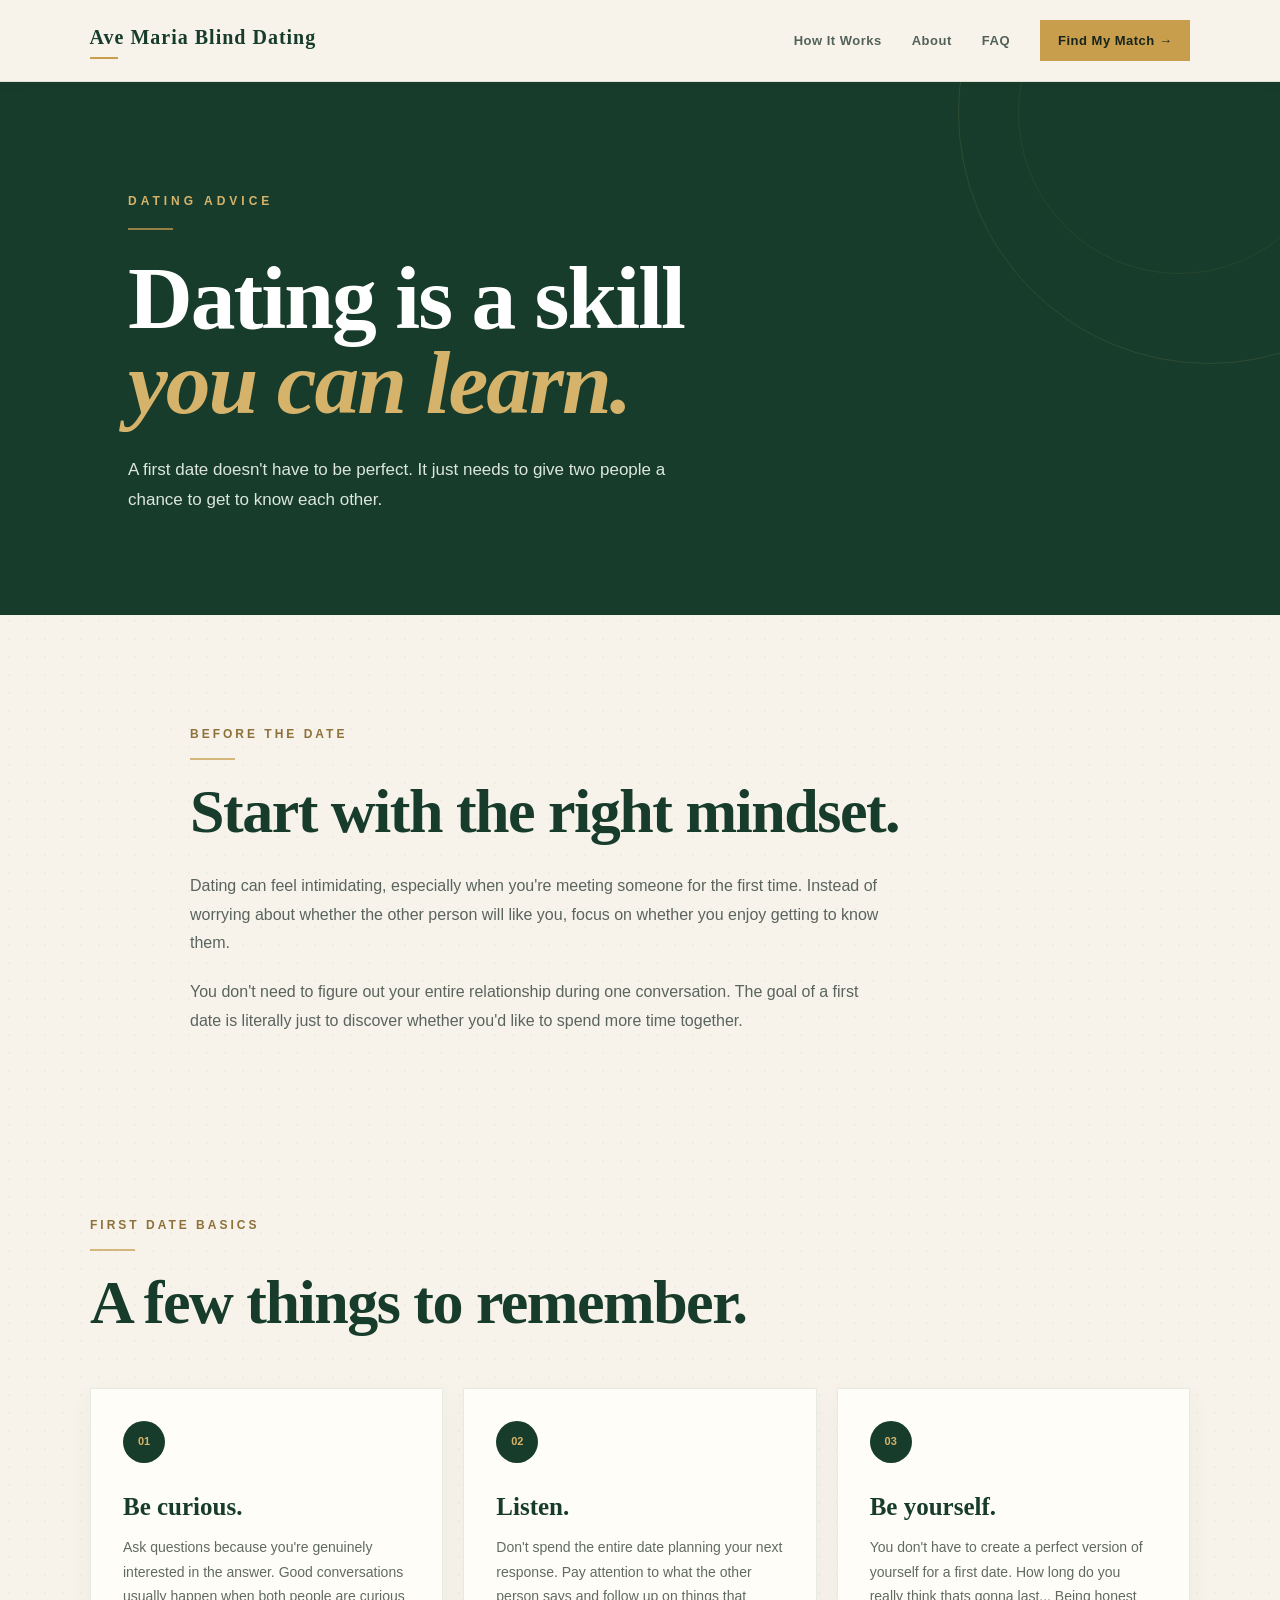
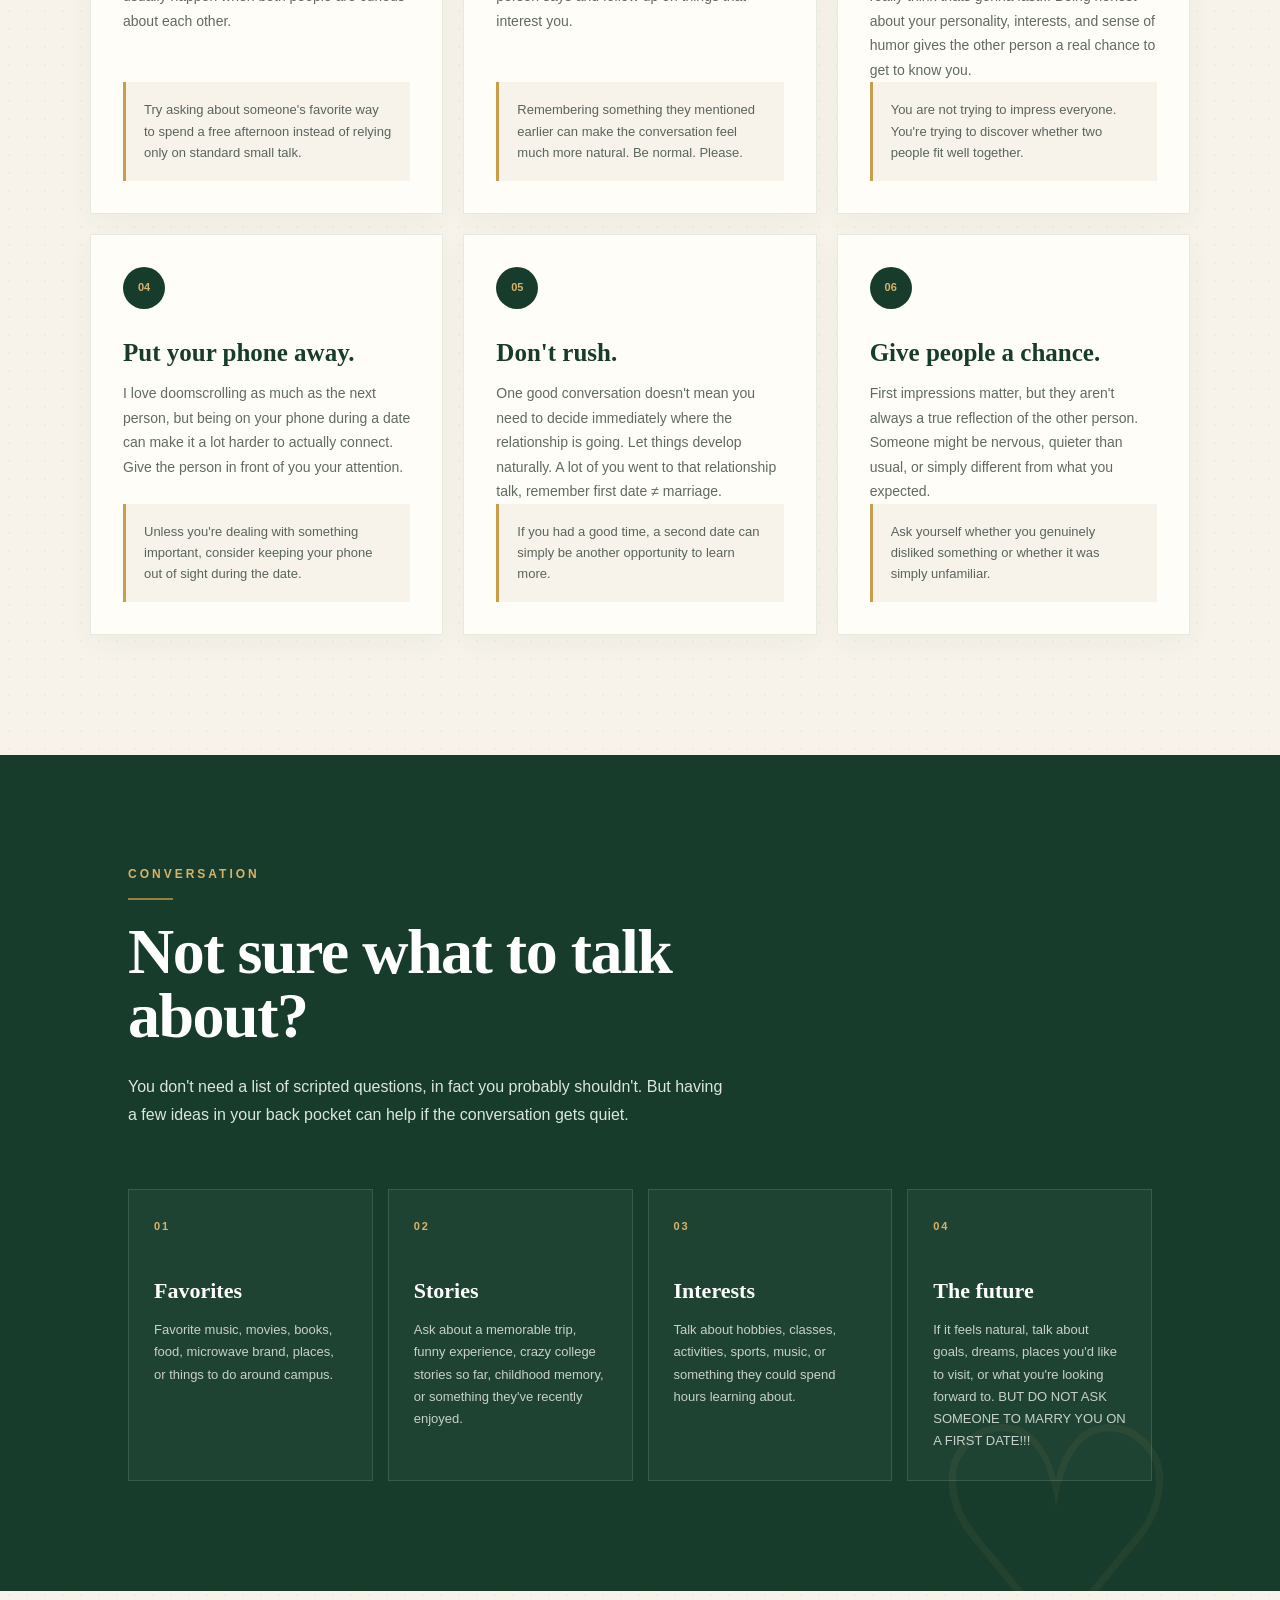
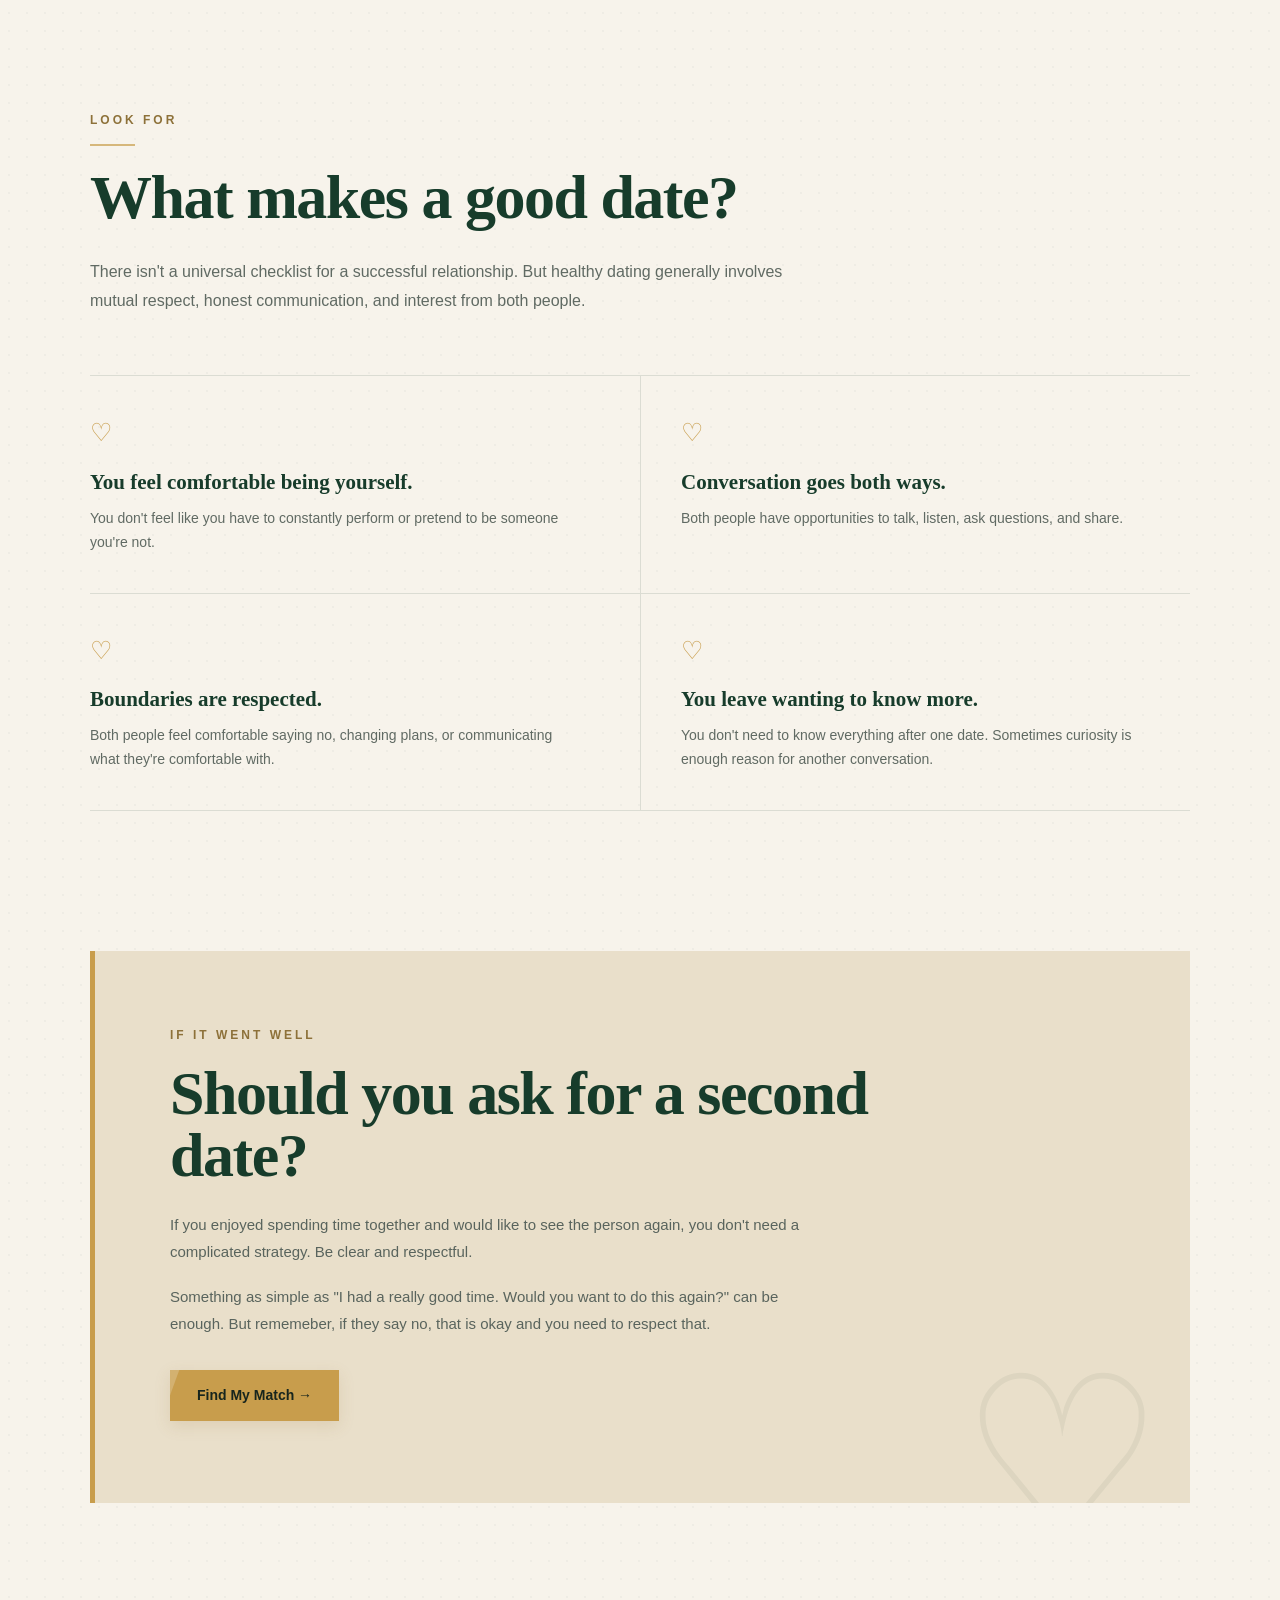
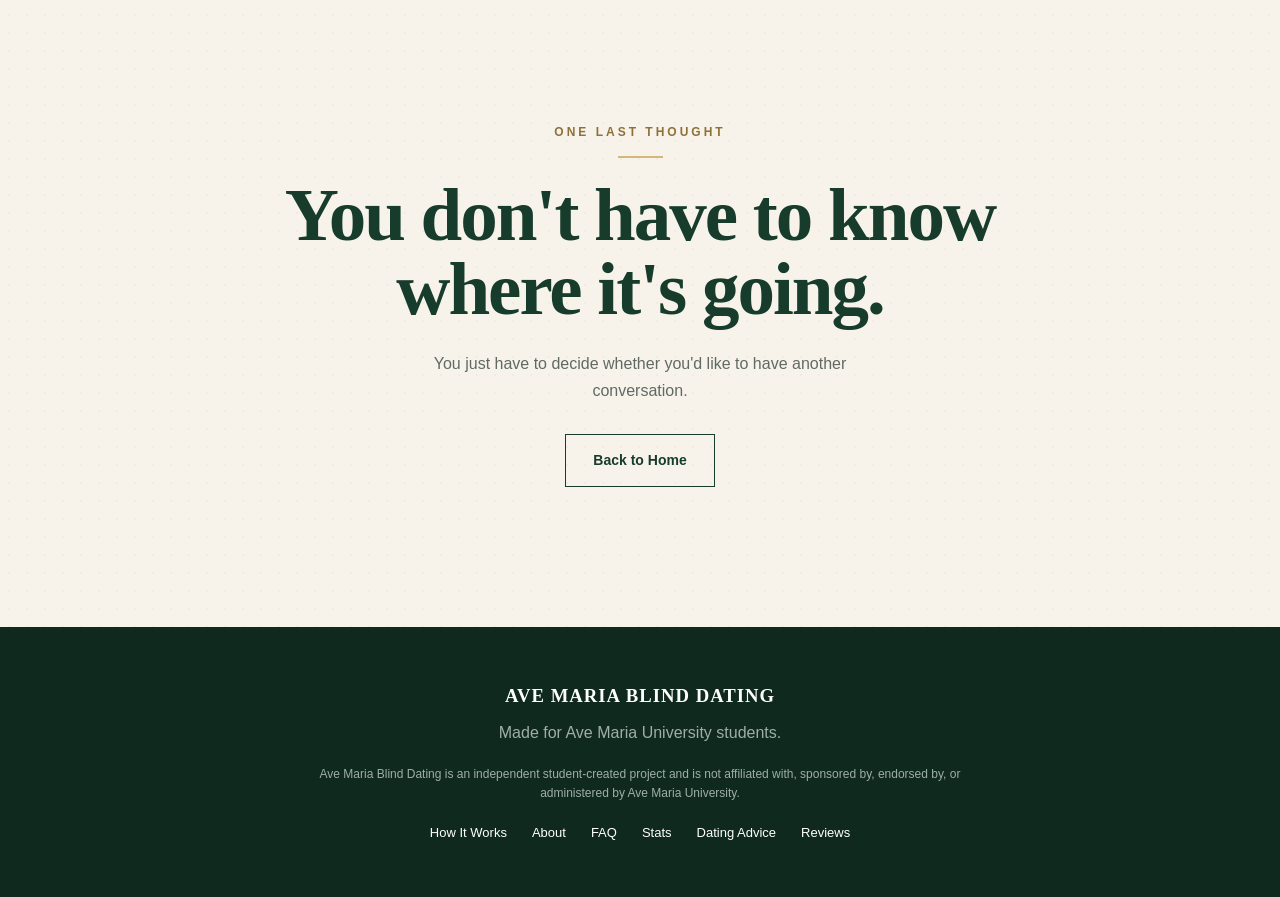
==== commit 2b915706: "Revise dating advice content for clarity and humor Updated various phrases for clarity and added hum" ====
--- a/advice.html
+++ b/advice.html
@@ -90,13 +90,13 @@
                 you're meeting someone for the first time.
                 Instead of worrying about whether the other
                 person will like you, focus on whether you
-                enjoy getting to know them.
+                enjoy getting to know them. 
             </p>
 
             <p>
                 You don't need to figure out your entire
                 relationship during one conversation. The goal
-                of a first date is simply to discover whether
+                of a first date is literally just to discover whether
                 you'd like to spend more time together.
             </p>
 
@@ -160,13 +160,13 @@
                         Don't spend the entire date planning your
                         next response. Pay attention to what the
                         other person says and follow up on things
-                        that interest you.
+                        that interest you. 
                     </p>
 
                     <div class="advice-tip">
                         Remembering something they mentioned
                         earlier can make the conversation feel
-                        much more natural.
+                        much more natural. Be normal. Please.
                     </div>
 
                 </article>
@@ -184,7 +184,7 @@
 
                     <p>
                         You don't have to create a perfect version
-                        of yourself for a first date. Being honest
+                        of yourself for a first date. How long do you really think thats gonna last... Being honest
                         about your personality, interests, and
                         sense of humor gives the other person a
                         real chance to get to know you.
@@ -210,10 +210,9 @@
                     </h3>
 
                     <p>
-                        A phone can make an awkward moment feel
-                        easier, but it can also make it harder to
+                        I love doomscrolling as much as the next person, but being on your phone during a date can make it a lot harder to
                         actually connect. Give the person in front
-                        of you your attention.
+                        of you your attention. 
                     </p>
 
                     <div class="advice-tip">
@@ -238,7 +237,7 @@
                     <p>
                         One good conversation doesn't mean you need
                         to decide immediately where the relationship
-                        is going. Let things develop naturally.
+                        is going. Let things develop naturally. A lot of you went to that relationship talk, remember first date ≠ marriage.
                     </p>
 
                     <div class="advice-tip">
@@ -261,9 +260,9 @@
 
                     <p>
                         First impressions matter, but they aren't
-                        always complete. Someone might be nervous,
+                        always a true reflection of the other person. Someone might be nervous,
                         quieter than usual, or simply different from
-                        what you expected.
+                        what you expected. 
                     </p>
 
                     <div class="advice-tip">
@@ -295,9 +294,9 @@
                 </h2>
 
                 <p>
-                    You don't need a list of scripted questions.
+                    You don't need a list of scripted questions, in fact you probably shouldn't. 
                     But having a few ideas in your back pocket
-                    can help if the conversation gets quiet.
+                    can help if the conversation gets quiet. 
                 </p>
 
             </div>
@@ -314,7 +313,7 @@
                     </h3>
 
                     <p>
-                        Favorite music, movies, books, food,
+                        Favorite music, movies, books, food, microwave brand,
                         places, or things to do around campus.
                     </p>
 
@@ -331,7 +330,7 @@
 
                     <p>
                         Ask about a memorable trip, funny
-                        experience, childhood memory, or
+                        experience, crazy college stories so far, childhood memory, or
                         something they've recently enjoyed.
                     </p>
 
@@ -349,7 +348,7 @@
                     <p>
                         Talk about hobbies, classes, activities,
                         sports, music, or something they could
-                        spend hours learning about.
+                        spend hours learning about. 
                     </p>
 
                 </div>
@@ -367,6 +366,7 @@
                         If it feels natural, talk about goals,
                         dreams, places you'd like to visit,
                         or what you're looking forward to.
+                        BUT DO NOT ASK SOMEONE TO MARRY YOU ON A FIRST DATE!!!
                     </p>
 
                 </div>
@@ -488,7 +488,7 @@
                 <p>
                     Something as simple as "I had a really good
                     time. Would you want to do this again?" can
-                    be enough.
+                    be enough. But rememeber, if they say no, that is okay and you need to respect that. 
                 </p>
 
                 <a href="quiz.html" class="primary-button">
--- a/style.css
+++ b/style.css
@@ -33,6 +33,11 @@
     color: inherit;
 }
 
+img {
+    max-width: 100%;
+    display: block;
+}
+
 button,
 input,
 select,
@@ -40,12 +45,24 @@
     font: inherit;
 }
 
-button,
-a,
-input,
-select,
-textarea {
-    -webkit-tap-highlight-color: transparent;
+
+/* ==============================
+   SHARED PAGE CONTAINER
+============================== */
+
+/*
+   Keeps content from stretching all the way
+   to the edges of the screen on the new pages.
+*/
+
+.page-container {
+    width: min(1100px, 90%);
+    margin: 0 auto;
+}
+
+.content-container {
+    width: min(900px, 90%);
+    margin: 0 auto;
 }
 
 
@@ -68,7 +85,8 @@
     position: relative;
     z-index: 100;
 
-    box-shadow: 0 2px 15px rgba(23, 60, 43, 0.04);
+    box-shadow:
+        0 2px 15px rgba(23, 60, 43, 0.04);
 }
 
 
@@ -84,10 +102,6 @@
     position: relative;
 }
 
-.logo a {
-    display: inline-block;
-}
-
 .logo::after {
     content: "";
 
@@ -114,7 +128,7 @@
     display: flex;
     align-items: center;
 
-    gap: 38px;
+    gap: 30px;
 
     font-family: Arial, sans-serif;
     font-size: 13px;
@@ -280,9 +294,13 @@
     font-size: 14px;
     font-weight: bold;
 
+    transition:
+        background .2s ease,
+        color .2s ease,
+        transform .2s ease,
+        box-shadow .2s ease;
+
     cursor: pointer;
-
-    transition: .2s;
 }
 
 .primary-button {
@@ -322,6 +340,9 @@
     background: #e0bd78;
 
     transform: translateY(-2px);
+
+    box-shadow:
+        0 8px 20px rgba(156, 116, 56, .20);
 }
 
 .secondary-button {
@@ -334,6 +355,8 @@
     background: white;
 
     color: #173c2b;
+
+    transform: translateY(-2px);
 }
 
 
@@ -432,7 +455,7 @@
 
 
 /* ==============================
-   SLOWER, MORE OBVIOUS TRANSITION
+   PERSON ANIMATION
 ============================== */
 
 @keyframes personCycle {
@@ -491,6 +514,9 @@
    DIFFERENT SILHOUETTES
 ============================== */
 
+
+/* Person 1 */
+
 .person-one .person-head {
     width: 105px;
     height: 105px;
@@ -505,6 +531,8 @@
 }
 
 
+/* Person 2 */
+
 .person-two .person-head {
     width: 90px;
     height: 90px;
@@ -519,6 +547,8 @@
 }
 
 
+/* Person 3 */
+
 .person-three .person-head {
     width: 118px;
     height: 118px;
@@ -533,6 +563,8 @@
 }
 
 
+/* Person 4 */
+
 .person-four .person-head {
     width: 96px;
     height: 96px;
@@ -641,13 +673,103 @@
 
 
 /* ==============================
-   SECTIONS
+   MOBILE — NAV + HERO
+============================== */
+
+@media (max-width: 750px) {
+
+    .navbar {
+        padding: 0 6%;
+    }
+
+    .nav-links {
+        display: none;
+    }
+
+    .hero {
+        padding: 70px 7%;
+
+        min-height: 700px;
+
+        display: block;
+    }
+
+    .hero-content {
+        max-width: 100%;
+    }
+
+    .hero h1 {
+        font-size: 55px;
+    }
+
+    .hero-text {
+        font-size: 16px;
+    }
+
+    .morph-animation {
+        position: absolute;
+
+        right: -55px;
+        top: 62%;
+
+        width: 260px;
+        height: 300px;
+
+        opacity: .09;
+
+        transform: none;
+    }
+
+    .buttons {
+        position: relative;
+        z-index: 3;
+    }
+}
+
+
+/* ==============================
+   VERY SMALL SCREENS
+============================== */
+
+@media (max-width: 400px) {
+
+    .logo {
+        font-size: 17px;
+    }
+
+    .hero {
+        padding: 60px 6%;
+    }
+
+    .hero h1 {
+        font-size: 48px;
+    }
+
+    .morph-animation {
+        right: -85px;
+
+        opacity: .07;
+    }
+
+    .primary-button,
+    .secondary-button {
+        width: 100%;
+        text-align: center;
+    }
+}
+/* ==============================
+   SHARED SECTIONS
 ============================== */
 
 .section {
-    padding: 110px 10%;
+    padding: 110px 0;
 
     text-align: center;
+}
+
+.section > * {
+    position: relative;
+    z-index: 1;
 }
 
 .section-label {
@@ -689,6 +811,8 @@
 ============================== */
 
 .steps {
+    width: min(1100px, 90%);
+
     display: grid;
 
     grid-template-columns:
@@ -696,9 +820,7 @@
 
     gap: 50px;
 
-    max-width: 1100px;
-
-    margin: auto;
+    margin: 0 auto;
 }
 
 .step {
@@ -742,6 +864,8 @@
 .step h3 {
     font-size: 30px;
 
+    line-height: 1.15;
+
     margin-bottom: 15px;
 }
 
@@ -751,6 +875,72 @@
     line-height: 1.7;
 
     color: #66736b;
+}
+
+
+/* ==============================
+   MONTHLY PROCESS
+============================== */
+
+.monthly-process {
+    width: min(760px, 90%);
+
+    margin: 85px auto 0;
+
+    padding: 50px 55px;
+
+    background: #e7dfd1;
+
+    border-top:
+        3px solid #c89d4c;
+
+    text-align: center;
+}
+
+.monthly-process .section-label {
+    margin-bottom: 12px;
+}
+
+.monthly-process h3 {
+    font-size: 32px;
+
+    line-height: 1.2;
+
+    margin-bottom: 18px;
+}
+
+.monthly-process p:not(.section-label) {
+    max-width: 620px;
+
+    margin: 0 auto 18px;
+
+    font-family: Arial, sans-serif;
+
+    font-size: 15px;
+
+    line-height: 1.7;
+
+    color: #536158;
+}
+
+.monthly-process .secondary-button {
+    display: inline-block;
+
+    margin-top: 15px;
+
+    background: #173c2b;
+
+    border-color: #173c2b;
+
+    color: white;
+}
+
+.monthly-process .secondary-button:hover {
+    background: #c89d4c;
+
+    border-color: #c89d4c;
+
+    color: #17251d;
 }
 
 
@@ -911,6 +1101,9 @@
         rgba(23, 60, 43, .28);
 }
 
+
+/* Card decorations */
+
 .match-card::before {
     content: "";
 
@@ -1140,7 +1333,7 @@
 }
 
 .question-grid {
-    max-width: 900px;
+    width: min(900px, 90%);
 
     margin: auto;
 
@@ -1177,6 +1370,347 @@
     box-shadow:
         0 8px 20px
         rgba(23, 60, 43, .08);
+}
+
+
+/* ==============================
+   AFTER DATE
+============================== */
+
+.after-date {
+    background: #e7dfd1;
+}
+
+.after-date-intro {
+    width: min(700px, 90%);
+
+    margin: -25px auto 55px;
+
+    font-family: Arial, sans-serif;
+
+    font-size: 16px;
+
+    line-height: 1.8;
+
+    color: #536158;
+}
+
+.after-date-grid {
+    width: min(1050px, 90%);
+
+    margin: 0 auto;
+
+    display: grid;
+
+    grid-template-columns:
+        repeat(3, 1fr);
+
+    gap: 20px;
+}
+
+.after-date-grid > div {
+    padding: 35px 28px;
+
+    background: #f7f3eb;
+
+    border-top:
+        3px solid #c89d4c;
+
+    text-align: left;
+
+    transition:
+        transform .2s ease,
+        box-shadow .2s ease;
+}
+
+.after-date-grid > div:hover {
+    transform: translateY(-4px);
+
+    box-shadow:
+        0 10px 25px
+        rgba(23, 60, 43, .08);
+}
+
+.after-date-grid h3 {
+    font-size: 25px;
+
+    margin-bottom: 12px;
+}
+
+.after-date-grid p {
+    font-family: Arial, sans-serif;
+
+    font-size: 14px;
+
+    line-height: 1.7;
+
+    color: #66736b;
+}
+
+
+/* Future feature */
+
+.future-feature {
+    width: min(760px, 90%);
+
+    margin: 60px auto 0;
+
+    padding: 45px;
+
+    background: #173c2b;
+
+    color: white;
+
+    text-align: center;
+
+    border:
+        1px solid
+        rgba(214, 179, 106, .25);
+
+    box-shadow:
+        0 15px 35px
+        rgba(23, 60, 43, .12);
+}
+
+.future-feature .section-label {
+    color: #d6b36a;
+}
+
+.future-feature h3 {
+    font-size: 30px;
+
+    margin-bottom: 15px;
+}
+
+.future-feature p:last-child {
+    max-width: 620px;
+
+    margin: auto;
+
+    font-family: Arial, sans-serif;
+
+    color: #cbd8d0;
+
+    line-height: 1.7;
+}
+
+
+/* ==============================
+   RESOURCES
+============================== */
+
+.resources {
+    background: #f7f3eb;
+}
+
+.resource-grid {
+    width: min(1100px, 90%);
+
+    margin: 0 auto;
+
+    display: grid;
+
+    grid-template-columns:
+        repeat(3, 1fr);
+
+    gap: 20px;
+
+    text-align: left;
+}
+
+.resource-card {
+    display: flex;
+
+    flex-direction: column;
+
+    min-height: 300px;
+
+    padding: 32px;
+
+    background: white;
+
+    border-top:
+        4px solid #c89d4c;
+
+    box-shadow:
+        0 5px 20px
+        rgba(23, 60, 43, .05);
+
+    transition:
+        transform .25s ease,
+        box-shadow .25s ease,
+        background .25s ease;
+}
+
+.resource-card:hover {
+    transform: translateY(-6px);
+
+    box-shadow:
+        0 15px 30px
+        rgba(23, 60, 43, .10);
+
+    background: #fffdfa;
+}
+
+.resource-number {
+    font-family: Arial, sans-serif;
+
+    color: #b28742;
+
+    font-size: 13px;
+
+    font-weight: bold;
+
+    margin-bottom: 35px;
+}
+
+.resource-card h3 {
+    font-size: 28px;
+
+    line-height: 1.15;
+
+    margin-bottom: 15px;
+}
+
+.resource-card p {
+    font-family: Arial, sans-serif;
+
+    font-size: 14px;
+
+    line-height: 1.7;
+
+    color: #66736b;
+
+    margin-bottom: 25px;
+}
+
+.resource-link {
+    margin-top: auto;
+
+    font-family: Arial, sans-serif;
+
+    font-size: 13px;
+
+    font-weight: bold;
+
+    color: #173c2b;
+}
+
+.resource-card:hover .resource-link {
+    color: #9c7438;
+}
+
+
+/* ==============================
+   FAQ
+============================== */
+
+.faq-section {
+    background: #e7dfd1;
+}
+
+.faq-list {
+    width: min(900px, 90%);
+
+    margin: 0 auto;
+
+    text-align: left;
+}
+
+.faq-item {
+    background: #f7f3eb;
+
+    border-bottom:
+        1px solid #d8d0c3;
+
+    transition:
+        background .2s ease;
+}
+
+.faq-item:first-child {
+    border-top:
+        1px solid #d8d0c3;
+}
+
+.faq-item summary {
+    padding: 23px 28px;
+
+    font-family: Arial, sans-serif;
+
+    font-size: 15px;
+
+    font-weight: bold;
+
+    color: #27372e;
+
+    cursor: pointer;
+
+    list-style: none;
+
+    position: relative;
+
+    padding-right: 55px;
+}
+
+.faq-item summary::-webkit-details-marker {
+    display: none;
+}
+
+.faq-item summary::after {
+    content: "+";
+
+    position: absolute;
+
+    right: 25px;
+    top: 50%;
+
+    transform:
+        translateY(-50%);
+
+    font-family: Arial, sans-serif;
+
+    font-size: 22px;
+
+    font-weight: normal;
+
+    color: #9c7438;
+
+    transition:
+        transform .2s ease;
+}
+
+.faq-item[open] summary::after {
+    content: "−";
+}
+
+.faq-item[open] {
+    background: white;
+}
+
+.faq-item p {
+    max-width: 800px;
+
+    padding: 0 28px 24px;
+
+    font-family: Arial, sans-serif;
+
+    font-size: 14px;
+
+    line-height: 1.8;
+
+    color: #66736b;
+}
+
+.faq-item p + p {
+    padding-top: 0;
+}
+
+.faq-item a {
+    color: #9c7438;
+
+    font-weight: bold;
+
+    text-decoration: underline;
 }
 
 
@@ -1218,6 +1752,8 @@
     background: #173c2b;
 
     color: white;
+   
+   margin-top: 30 pc;
 }
 
 .final-cta h2 {
@@ -1233,7 +1769,17 @@
 
     color: #cbd8d0;
 
-    margin-bottom: 35px;
+    margin-bottom: 18px;
+}
+
+.final-cta .primary-button {
+    margin-top: 15px;
+}
+
+.eligibility-note {
+    font-size: 13px;
+
+    color: #9eafa4 !important;
 }
 
 
@@ -1242,7 +1788,7 @@
 ============================== */
 
 footer {
-    padding: 50px 10%;
+    padding: 55px 10%;
 
     background: #10291e;
 
@@ -1254,27 +1800,23 @@
 footer h3 {
     margin-bottom: 10px;
 
-    letter-spacing: .5px;
+    letter-spacing: 1px;
 }
 
 footer p {
+    max-width: 650px;
+
+    margin: 0 auto 20px;
+
     font-family: Arial, sans-serif;
 
     color: #9eafa4;
-
-    margin-bottom: 20px;
 }
 
 .footer-disclaimer {
-    max-width: 720px;
-
-    margin: 0 auto 25px;
-
     font-size: 12px;
 
     line-height: 1.6;
-
-    color: #7f9387;
 }
 
 .footer-links {
@@ -1282,6 +1824,8 @@
 
     justify-content: center;
 
+    flex-wrap: wrap;
+
     gap: 25px;
 
     font-family: Arial, sans-serif;
@@ -1296,16 +1840,27 @@
 .footer-links a:hover {
     color: #d6b36a;
 }
-/* ==============================
-   QUIZ PAGE
-============================== */
-
-.quiz-header {
+
+
+/* ==============================
+   GENERAL NEW-PAGE STYLING
+============================== */
+
+/*
+   These classes are shared by the new pages:
+   countdown.html
+   stats.html
+   advice.html
+   reviews.html
+*/
+
+.page-header {
     position: relative;
 
     overflow: hidden;
 
-    padding: 105px 20px 115px;
+    padding: 90px 20px;
+   
 
     background:
         linear-gradient(
@@ -1319,34 +1874,36 @@
     text-align: center;
 }
 
-
-/* Decorative circles */
-
-.quiz-header::before {
+.page-header::before {
     content: "";
 
     position: absolute;
 
     width: 320px;
     height: 320px;
+   
 
     border:
         1px solid
-        rgba(214, 179, 106, .18);
+        rgba(214, 179, 106, .15);
 
     border-radius: 50%;
 
     right: -100px;
     top: -120px;
 }
-
-.quiz-header::after {
+.countdown-page {
+   padding-top: 20px;
+}
+
+.page-header::after {
     content: "";
 
     position: absolute;
 
-    width: 200px;
-    height: 200px;
+    width: 220px;
+    height: 220px;
+   
 
     border:
         1px solid
@@ -1354,1152 +1911,346 @@
 
     border-radius: 50%;
 
-    left: -80px;
-    bottom: -100px;
-}
-
-.quiz-header > * {
+    left: -100px;
+    bottom: -120px;
+}
+
+.page-header > * {
     position: relative;
 
     z-index: 1;
 }
 
-
-/* Quiz label */
-
-.quiz-header .section-label {
+.page-header .section-label {
     color: #d6b36a;
 
+    margin-bottom: 25px;
+}
+
+.page-header h1 {
+    max-width: 900px;
+
+    margin: 0 auto 20px;
+
+    font-size:
+        clamp(45px, 6vw, 72px);
+
+    line-height: 1;
+
+    letter-spacing: -1px;
+}
+
+.page-header p {
+    width: min(680px, 90%);
+
+    margin: auto;
+
+    font-family: Arial, sans-serif;
+
+    font-size: 16px;
+
+    line-height: 1.8;
+
+    color: #dce6df;
+}
+.final-cta {
+   margin-bottom: 30px;
+}
+
+/* ==============================
+   NEW PAGE CONTENT
+============================== */
+
+.page-content {
+    width: min(1000px, 90%);
+
+    margin: 0 auto;
+
+    padding: 85px 0 110px;
+}
+
+.page-content.narrow {
+    width: min(800px, 90%);
+}
+
+.page-intro {
+    max-width: 700px;
+
+    margin: 0 auto 55px;
+
+    text-align: center;
+
+    font-family: Arial, sans-serif;
+
+    font-size: 16px;
+
+    line-height: 1.8;
+
+    color: #66736b;
+}
+
+
+/* ==============================
+   CONTENT CARDS
+============================== */
+
+.content-card {
+    background: white;
+
+    padding: 35px;
+
     margin-bottom: 20px;
 
-    letter-spacing: 5px;
-
-    font-size: 11px;
-}
-
-
-/* Quiz heading */
-
-.quiz-header h1 {
-    font-size:
-        clamp(48px, 6vw, 72px);
-
-    line-height: 1;
-
-    margin-bottom: 28px;
-
-    letter-spacing: -1px;
-}
-
-
-/* Quiz description */
-
-.quiz-header > p:last-child {
-    max-width: 620px;
-
-    margin: auto;
-
-    font-family: Arial, sans-serif;
-
-    font-size: 17px;
+    border-top:
+        3px solid #c89d4c;
+
+    box-shadow:
+        0 5px 20px
+        rgba(23, 60, 43, .05);
+}
+
+.content-card h2 {
+    font-size: 32px;
+
+    line-height: 1.2;
+
+    margin-bottom: 18px;
+}
+
+.content-card h3 {
+    font-size: 24px;
+
+    margin-bottom: 12px;
+}
+
+.content-card p {
+    font-family: Arial, sans-serif;
+
+    font-size: 15px;
 
     line-height: 1.8;
 
-    color: #dce6df;
-}
-
-
-/* ==============================
-   QUIZ CONTAINER
-============================== */
-
-.quiz-container {
-    width: 100%;
-
-    max-width: 850px;
-
-    margin: auto;
-
-    padding: 80px 25px;
-}
-
-.quiz-header + .quiz-container {
-    padding-top: 75px;
-}
-
-
-/* ==============================
-   FORM SECTIONS
-============================== */
-
-.form-section {
-    background: white;
-
-    padding: 45px;
-
-    margin-bottom: 35px;
-
-    border:
-        1px solid
-        rgba(23, 60, 43, .06);
-
-    box-shadow:
-        0 5px 25px
-        rgba(0, 0, 0, .05);
-}
-
-.form-section .section-label {
-    margin-bottom: 12px;
-}
-
-.form-section h2 {
-    font-size: 38px;
-
-    line-height: 1.1;
-
-    margin-bottom: 35px;
-}
-
-.form-section > label {
-    display: block;
-
-    font-family: Arial, sans-serif;
+    color: #66736b;
+
+    margin-bottom: 15px;
+}
+
+.content-card p:last-child {
+    margin-bottom: 0;
+}
+
+
+/* ==============================
+   BACK TO HOME
+============================== */
+
+.back-home {
+    display: inline-block;
+
+    margin-top: 30px;
+
+    font-family: Arial, sans-serif;
+
+    font-size: 13px;
 
     font-weight: bold;
 
-    line-height: 1.5;
-
-    margin-top: 25px;
-
-    margin-bottom: 10px;
-}
-
-
-/* ==============================
-   FORM INPUTS
-============================== */
-
-input[type="text"],
-input[type="email"],
-select,
-textarea {
-    width: 100%;
-
-    padding: 15px;
-
-    border:
-        1px solid #ccd3cd;
-
-    background: #fafafa;
-
-    color: #17251d;
-
-    font-family: Arial, sans-serif;
-
-    font-size: 15px;
-
-    border-radius: 3px;
+    color: #173c2b;
+
+    border-bottom:
+        2px solid #c89d4c;
+
+    padding-bottom: 4px;
 
     transition:
-        border-color .2s ease,
-        background .2s ease,
-        box-shadow .2s ease;
-}
-
-input[type="text"]::placeholder,
-input[type="email"]::placeholder,
-textarea::placeholder {
-    color: #9aa49e;
-}
-
-input[type="text"]:hover,
-input[type="email"]:hover,
-select:hover,
-textarea:hover {
-    border-color: #b8c2bb;
-}
-
-input[type="text"]:focus,
-input[type="email"]:focus,
-select:focus,
-textarea:focus {
-    outline: none;
-
-    border-color: #c89d4c;
-
-    background: white;
-
-    box-shadow:
-        0 0 0 3px
-        rgba(200, 157, 76, .12);
-}
-
-textarea {
-    resize: vertical;
-
-    min-height: 100px;
-
-    line-height: 1.6;
-}
-
-
-/* ==============================
-   EMAIL
-============================== */
-
-#email {
-    width: 100%;
-
-    padding: 16px 18px;
-
-    border:
-        1px solid #ccd3cd;
-
-    background: #fafafa;
-
-    font-family: Arial, sans-serif;
-
-    font-size: 15px;
-
-    border-radius: 3px;
-
-    transition:
-        border-color .2s ease,
-        background .2s ease,
-        box-shadow .2s ease;
-}
-
-#email:focus {
-    outline: none;
-
-    border-color: #c89d4c;
-
-    background: white;
-
-    box-shadow:
-        0 0 0 3px
-        rgba(200, 157, 76, .12);
-}
-
-.email-note {
-    font-family: Arial, sans-serif;
-
-    font-size: 12px;
-
-    line-height: 1.5;
-
-    color: #7a857e;
-
-    margin-top: 8px;
-}
-
-
-/* ==============================
-   CHOICES
-============================== */
-
-.choice-group {
-    display: grid;
-
-    grid-template-columns:
-        1fr 1fr;
-
-    gap: 12px;
-
-    margin-top: 10px;
-}
-
-.choice {
-    display: flex;
-
-    align-items: center;
-
-    gap: 10px;
-
-    padding: 15px;
-
-    background: #f7f3eb;
-
-    border:
-        1px solid transparent;
-
-    cursor: pointer;
-
-    font-family: Arial, sans-serif;
-
-    line-height: 1.4;
-
-    transition:
-        background .2s ease,
-        border-color .2s ease,
         color .2s ease,
-        transform .2s ease,
-        box-shadow .2s ease;
-}
-
-.choice:hover {
-    border-color: #c89d4c;
-
-    transform: translateY(-1px);
-
-    background: #fbf8f2;
-}
-
-.choice input {
-    width: 16px;
-    height: 16px;
-
-    flex-shrink: 0;
-
-    accent-color: #173c2b;
-
-    cursor: pointer;
-}
-
-.choice:has(input:checked) {
-    background: #173c2b;
-
-    color: white;
-
-    border-color: #173c2b;
-
-    transform: translateY(-2px);
-
-    box-shadow:
-        0 6px 15px
-        rgba(23, 60, 43, .12);
-}
-
-.choice:has(input:checked) input {
-    accent-color: #c89d4c;
-}
-
-
-/* ==============================
-   TRADITIONALITY SCALE
-============================== */
-
-.traditionality-scale {
-    grid-template-columns:
-        repeat(5, 1fr);
-}
-
-.traditionality-scale .choice {
-    flex-direction: column;
-
-    text-align: center;
-
-    justify-content: center;
-
-    min-height: 100px;
-
-    padding: 12px 8px;
-}
-
-.traditionality-scale .choice input {
-    margin-bottom: 5px;
-}
-
-
-/* ==============================
-   AGE RANGE
-============================== */
-
-.age-range {
-    display: grid;
-
-    grid-template-columns:
-        1fr 1fr;
-
-    gap: 20px;
-
-    margin-top: 10px;
-
-    margin-bottom: 10px;
-}
-
-.age-range > div {
-    min-width: 0;
-}
-
-.age-range label {
-    display: block;
-
-    font-family: Arial, sans-serif;
-
-    font-size: 13px;
-
-    font-weight: bold;
-
-    margin-bottom: 8px;
-
-    color: #536158;
-}
-
-.age-range select {
-    width: 100%;
-
-    padding: 16px 18px;
-
-    border:
-        1px solid #ccd3cd;
-
-    background: #fafafa;
-
-    font-family: Arial, sans-serif;
-
-    font-size: 15px;
-
-    border-radius: 3px;
-
-    cursor: pointer;
-
-    transition:
-        border-color .2s ease,
-        background .2s ease,
-        box-shadow .2s ease;
-}
-
-.age-range select:hover {
-    border-color: #c89d4c;
-}
-
-.age-range select:focus {
-    outline: none;
-
-    border-color: #c89d4c;
-
-    background: white;
-
-    box-shadow:
-        0 0 0 3px
-        rgba(200, 157, 76, .12);
-}
-
-
-/* ==============================
-   DEAL BREAKERS
-============================== */
-
-.dealbreaker-section {
-    background: #f1eadf;
-
-    border-top:
-        4px solid #c89d4c;
-
-    position: relative;
-
-    overflow: hidden;
-}
-
-.dealbreaker-section::after {
-    content: "✦";
-
-    position: absolute;
-
-    right: 35px;
-    top: 25px;
-
-    font-size: 85px;
-
-    color:
-        rgba(200, 157, 76, .10);
-
-    pointer-events: none;
-}
-
-.dealbreaker-section h2 {
-    margin-bottom: 20px;
-}
-
-.section-description {
-    max-width: 620px;
-
-    margin: 0 auto 35px;
-
-    font-family: Arial, sans-serif;
-
-    font-size: 14px;
-
-    line-height: 1.7;
-
-    color: #66736b;
-
-    text-align: center;
-}
-
-.selection-note {
-    display: inline-block;
-
-    margin: 5px auto 20px;
-
-    padding: 7px 14px;
-
-    background: #173c2b;
-
-    color: #d6b36a;
-
-    font-family: Arial, sans-serif;
-
-    font-size: 12px;
-
-    font-weight: bold;
-
-    letter-spacing: .5px;
-
-    border-radius: 20px;
-}
-
-
-/* Deal breaker choices */
-
-.checkbox-group {
-    display: grid;
-
-    grid-template-columns:
-        1fr 1fr;
-
-    gap: 12px;
-
-    margin-top: 15px;
-
-    margin-bottom: 30px;
-}
-
-.checkbox-choice {
-    display: flex;
-
-    align-items: center;
-
-    gap: 12px;
-
-    min-height: 54px;
-
-    padding: 16px 18px;
-
-    background: #faf8f4;
-
-    border:
-        1px solid #ddd5c8;
-
-    border-radius: 3px;
-
-    font-family: Arial, sans-serif;
-
-    font-size: 14px;
-
-    line-height: 1.4;
-
-    color: #38463e;
-
-    cursor: pointer;
-
-    transition:
-        border-color .2s ease,
-        background .2s ease,
-        color .2s ease,
-        transform .2s ease,
-        box-shadow .2s ease;
-}
-
-.checkbox-choice:hover {
-    border-color: #c89d4c;
-
-    background: white;
-
-    transform: translateY(-1px);
-
-    box-shadow:
-        0 3px 10px
-        rgba(0, 0, 0, .04);
-}
-
-.checkbox-choice input {
-    width: 17px;
-    height: 17px;
-
-    flex-shrink: 0;
-
-    accent-color: #173c2b;
-
-    cursor: pointer;
-}
-
-.checkbox-choice:has(input:checked) {
-    background: #173c2b;
-
-    border-color: #173c2b;
-
-    color: white;
-
-    box-shadow:
-        0 3px 10px
-        rgba(23, 60, 43, .15);
-}
-
-.checkbox-choice:has(input:checked) input {
-    accent-color: #c89d4c;
-}
-
-#dealbreaker-other {
-    background: #faf8f4;
-}
-
-#dealbreaker-other:focus {
-    background: white;
-
-    border-color: #c89d4c;
-
-    box-shadow:
-        0 0 0 3px
-        rgba(200, 157, 76, .12);
-}
-
-.dealbreaker-section > label[for="dealbreaker-other"] {
-    margin-top: 15px;
-}
-
-
-/* ==============================
-   PRIVACY BOX
-============================== */
-
-.privacy-box {
-    background: #e7dfd1;
-
-    padding: 30px;
-
-    margin-bottom: 25px;
-
-    border-left:
-        4px solid #c89d4c;
-}
-
-.privacy-box h3 {
-    font-size: 25px;
-
-    line-height: 1.2;
-
-    margin-bottom: 10px;
-}
-
-.privacy-box p {
-    font-family: Arial, sans-serif;
-
-    line-height: 1.6;
-
-    color: #536158;
-
-    margin-bottom: 20px;
-}
-
-.checkbox {
-    display: flex;
-
-    align-items: flex-start;
-
-    gap: 10px;
-
-    font-family: Arial, sans-serif;
-
-    font-size: 14px;
-
-    line-height: 1.5;
-
-    cursor: pointer;
-}
-
-.checkbox input {
-    width: 16px;
-    height: 16px;
-
-    flex-shrink: 0;
-
-    margin-top: 4px;
-
-    accent-color: #173c2b;
-
-    cursor: pointer;
-}
-
-
-/* ==============================
-   SUBMIT
-============================== */
-
-.submit-button {
-    width: 100%;
-
-    padding: 19px;
-
-    border: none;
-
-    background: #c89d4c;
-
-    color: #17251d;
-
-    font-family: Arial, sans-serif;
-
-    font-size: 16px;
-
-    font-weight: bold;
-
-    cursor: pointer;
-
-    transition:
-        background .2s ease,
-        transform .2s ease,
-        box-shadow .2s ease,
-        opacity .2s ease;
-}
-
-.submit-button:hover:not(:disabled) {
-    background: #e0bd78;
-
-    transform: translateY(-2px);
-
-    box-shadow:
-        0 7px 18px
-        rgba(156, 116, 56, .15);
-}
-
-.submit-button:active:not(:disabled) {
-    transform: translateY(0);
-}
-
-.submit-button:disabled {
-    cursor: wait;
-
-    opacity: .65;
-
-    transform: none;
-
-    box-shadow: none;
-}
-
-.success-message {
-    min-height: 22px;
-
-    text-align: center;
-
-    margin-top: 25px;
-
-    color: #286b48;
-
-    font-family: Arial, sans-serif;
-
-    font-size: 14px;
-
-    font-weight: bold;
-
-    line-height: 1.5;
-}
-
-
-/* ==============================
-   VALIDATION STATES
-============================== */
-
-input:invalid:not(:placeholder-shown),
-select:invalid:not(:focus),
-textarea:invalid:not(:placeholder-shown) {
-    /* Keep browser validation subtle rather than
-       aggressively coloring the entire form. */
-}
-
-input:focus:invalid,
-select:focus:invalid,
-textarea:focus:invalid {
-    border-color: #b28742;
-}
-
-
-/* ==============================
-   FOOTER / QUIZ SPACING
-============================== */
-
-.quiz-container + footer {
-    margin-top: 0;
-}
-
-
-/* ==============================
-   RESPONSIVE — TABLET
-============================== */
-
-@media (max-width: 900px) {
-
-    .navbar {
-        padding-left: 5%;
-        padding-right: 5%;
-    }
-
-    .hero {
-        padding-left: 7%;
-        padding-right: 7%;
-    }
-
-    .morph-animation {
-        right: -40px;
-
-        width: 360px;
-        height: 360px;
-    }
-
-    .about {
-        padding-left: 7%;
-        padding-right: 7%;
-
-        gap: 50px;
-    }
-
-    .mystery-card-wrapper {
-        width: 300px;
-        height: 390px;
-    }
-
-    .section {
-        padding-left: 7%;
-        padding-right: 7%;
-    }
-
-    .quiz-container {
-        max-width: 800px;
-
-        padding-left: 20px;
-        padding-right: 20px;
-    }
-
-    .form-section {
-        padding: 38px;
-    }
-
-    .traditionality-scale {
-        grid-template-columns:
-            repeat(3, 1fr);
-    }
-}
-
-
-/* ==============================
-   MOBILE
-============================== */
-
-@media (max-width: 750px) {
-
-    /* Navigation */
-
-    .navbar {
-        min-height: 72px;
-
-        padding:
-            0 7%;
-    }
-
-    .logo {
-        font-size: 17px;
-
-        letter-spacing: .7px;
-    }
-
-    .nav-links {
-        display: none;
-    }
-
-
-    /* Hero */
-
-    .hero {
-        padding:
-            70px 7%;
-
-        min-height: 700px;
-    }
-
-    .hero h1 {
-        font-size: 55px;
-    }
-
-    .hero-text {
-        font-size: 16px;
-    }
-
-    .buttons {
-        gap: 10px;
-    }
-
-    .primary-button,
-    .secondary-button {
-        padding:
-            14px 21px;
-    }
-
-
-    /* Hero animation */
-
-    .morph-animation {
-        right: -55px;
-        top: 62%;
-
-        width: 260px;
-        height: 300px;
-
-        opacity: .09;
-    }
-
-    .person-head {
-        width: 75px;
-        height: 75px;
-    }
-
-    .person-body {
-        width: 165px;
-        height: 150px;
-    }
-
-    .morph-heart {
-        font-size: 210px;
-    }
-
-
-    /* Sections */
-
-    .section {
-        padding:
-            80px 7%;
-    }
-
-    .section h2 {
-        font-size: 42px;
-
-        margin-bottom: 45px;
-    }
-
-
-    /* Steps */
+        border-color .2s ease;
+}
+
+.back-home:hover {
+    color: #9c7438;
+
+    border-color: #9c7438;
+}
+/* ==============================
+   RESPONSIVE — NEW PAGES
+============================== */
+
+@media (max-width: 850px) {
 
     .steps {
         grid-template-columns: 1fr;
-
-        gap: 40px;
-    }
-
-
-    /* About */
+        gap: 45px;
+    }
+
+    .step {
+        text-align: center;
+        max-width: 600px;
+        margin: 0 auto;
+    }
 
     .about {
+        padding: 90px 7%;
         flex-direction: column;
-
-        padding:
-            80px 7%;
-
-        gap: 55px;
-    }
-
-    .about-text h2 {
-        font-size: 45px;
+        text-align: center;
+    }
+
+    .about-text {
+        max-width: 700px;
     }
 
     .mystery-card-wrapper {
-        width: 285px;
-        height: 370px;
-    }
-
-    .mystery-symbol {
-        width: 120px;
-        height: 120px;
-    }
-
-    .mystery-symbol span {
-        font-size: 85px;
-    }
-
-    .match-card h3 {
-        font-size: 22px;
-    }
-
-
-    /* Questions */
+        width: 310px;
+        height: 400px;
+    }
 
     .question-grid {
         grid-template-columns: 1fr;
     }
 
-
-    /* CTA */
+    .after-date-grid {
+        grid-template-columns: 1fr;
+        width: min(650px, 90%);
+    }
+
+    .resource-grid {
+        grid-template-columns: 1fr;
+        width: min(650px, 90%);
+    }
+
+    .resource-card {
+        min-height: auto;
+    }
+
+    .section h2 {
+        font-size: 44px;
+    }
+
+    .final-cta h2 {
+        font-size: 48px;
+    }
+}
+
+
+/* ==============================
+   TABLET
+============================== */
+
+@media (max-width: 650px) {
+
+    .section {
+        padding: 80px 0;
+    }
+
+    .section h2 {
+        font-size: 40px;
+        margin-bottom: 45px;
+    }
+
+    .monthly-process {
+        padding: 38px 25px;
+        margin-top: 65px;
+    }
+
+    .monthly-process h3 {
+        font-size: 27px;
+    }
+
+    .about {
+        padding: 80px 6%;
+        gap: 55px;
+    }
+
+    .about-text h2 {
+        font-size: 43px;
+    }
+
+    .mystery-card-wrapper {
+        width: 290px;
+        height: 375px;
+    }
+
+    .match-card {
+        padding: 30px 22px;
+    }
+
+    .mystery-symbol {
+        width: 125px;
+        height: 125px;
+    }
+
+    .mystery-symbol span {
+        font-size: 90px;
+    }
+
+    .page-header {
+        padding: 70px 20px;
+    }
+
+    .page-header h1 {
+        font-size: 44px;
+    }
+
+    .page-header p {
+        font-size: 15px;
+    }
+
+    .page-content {
+        padding: 65px 0 85px;
+    }
+
+    .content-card {
+        padding: 28px 23px;
+    }
+
+    .content-card h2 {
+        font-size: 28px;
+    }
 
     .final-cta {
-        padding:
-            90px 20px;
+        padding: 90px 20px;
     }
 
     .final-cta h2 {
-        font-size: 45px;
-    }
-
-
-    /* Footer */
+        font-size: 42px;
+    }
 
     footer {
-        padding:
-            45px 7%;
-    }
-
-    .footer-disclaimer {
-        max-width: 500px;
-    }
-
-
-    /* ==========================
-       QUIZ MOBILE
-    ========================== */
-
-    .quiz-header {
-        padding:
-            75px 20px 85px;
-    }
-
-    .quiz-header h1 {
-        font-size: 45px;
-    }
-
-    .quiz-header > p:last-child {
-        font-size: 15px;
-
-        line-height: 1.7;
-    }
-
-    .quiz-container {
-        padding:
-            55px 15px;
-    }
-
-    .quiz-header + .quiz-container {
-        padding-top: 55px;
-    }
-
-    .form-section {
-        padding:
-            28px 20px;
-
-        margin-bottom: 25px;
-    }
-
-    .form-section h2 {
-        font-size: 30px;
-
-        margin-bottom: 28px;
-    }
-
-    .form-section > label {
-        margin-top: 23px;
-    }
-
-
-    /* Choice groups */
-
-    .choice-group {
-        grid-template-columns: 1fr;
-
-        gap: 10px;
-    }
-
-    .choice {
-        padding:
-            14px;
-    }
-
-
-    /* Traditionality */
-
-    .traditionality-scale {
-        grid-template-columns:
-            1fr 1fr;
-    }
-
-    .traditionality-scale .choice {
-        min-height: 80px;
-    }
-
-
-    /* Age range */
-
-    .age-range {
-        grid-template-columns: 1fr;
-
-        gap: 5px;
-    }
-
-
-    /* Deal breakers */
-
-    .checkbox-group {
-        grid-template-columns: 1fr;
-
-        gap: 10px;
-    }
-
-    .dealbreaker-section {
-        padding:
-            28px 20px;
-    }
-
-    .dealbreaker-section::after {
-        right: 10px;
-        top: 15px;
-
-        font-size: 60px;
-    }
-
-    .section-description {
-        font-size: 13px;
-
-        text-align: left;
-    }
-
-
-    /* Privacy */
-
-    .privacy-box {
-        padding:
-            25px 20px;
-    }
-
-    .privacy-box h3 {
-        font-size: 23px;
-    }
-
-
-    /* Submit */
-
-    .submit-button {
-        padding: 18px 15px;
-    }
-}
-
-
-/* ==============================
-   VERY SMALL SCREENS
-============================== */
-
-@media (max-width: 400px) {
-
-    .logo {
-        font-size: 15px;
-    }
-
-    .hero h1 {
-        font-size: 48px;
-    }
-
-    .hero {
-        min-height: 650px;
-    }
-
-    .morph-animation {
-        right: -85px;
-
-        opacity: .07;
+        padding: 45px 7%;
+    }
+}
+
+
+/* ==============================
+   SMALL MOBILE
+============================== */
+
+@media (max-width: 450px) {
+
+    .section h2 {
+        font-size: 35px;
+    }
+
+    .section-label {
+        font-size: 10px;
+        letter-spacing: 3px;
+    }
+
+    .step h3 {
+        font-size: 26px;
+    }
+
+    .monthly-process {
+        width: 88%;
+        padding: 32px 20px;
+    }
+
+    .monthly-process h3 {
+        font-size: 25px;
+    }
+
+    .about-text h2 {
+        font-size: 37px;
     }
 
     .mystery-card-wrapper {
@@ -2507,64 +2258,60 @@
         height: 350px;
     }
 
-    .traditionality-scale {
-        grid-template-columns: 1fr;
-    }
-
-    .quiz-header {
-        padding:
-            65px 17px 75px;
-    }
-
-    .quiz-header h1 {
-        font-size: 39px;
-    }
-
-    .quiz-container {
-        padding:
-            45px 10px;
-    }
-
-    .form-section {
-        padding:
-            25px 17px;
-    }
-
-    .form-section h2 {
-        font-size: 28px;
-    }
-
-    .privacy-box {
-        padding:
-            22px 17px;
-    }
-
-    .checkbox-choice {
-        padding:
-            14px;
-    }
-}
-
-
-/* ==============================
-   ACCESSIBILITY / FOCUS
-============================== */
-
-a:focus-visible,
-button:focus-visible,
-input:focus-visible,
-select:focus-visible,
-textarea:focus-visible {
-    outline:
-        3px solid
-        rgba(200, 157, 76, .55);
-
-    outline-offset: 3px;
-}
-
-
-/* ==============================
-   REDUCED MOTION
+    .mystery-symbol {
+        width: 110px;
+        height: 110px;
+    }
+
+    .mystery-symbol span {
+        font-size: 78px;
+    }
+
+    .match-card h3 {
+        font-size: 22px;
+    }
+
+    .page-header {
+        padding: 60px 15px;
+    }
+
+    .page-header h1 {
+        font-size: 38px;
+    }
+
+    .page-content {
+        width: 92%;
+        padding: 55px 0 70px;
+    }
+
+    .content-card {
+        padding: 25px 20px;
+    }
+
+    .content-card h2 {
+        font-size: 25px;
+    }
+
+    .content-card h3 {
+        font-size: 21px;
+    }
+
+    .final-cta {
+        padding: 75px 18px;
+    }
+
+    .final-cta h2 {
+        font-size: 36px;
+    }
+
+    .footer-links {
+        gap: 15px;
+    }
+}
+
+
+/* ==============================
+   ACCESSIBILITY
 ============================== */
 
 @media (prefers-reduced-motion: reduce) {
@@ -2577,31 +2324,2868 @@
     *::before,
     *::after {
         animation-duration: 0.01ms !important;
-
         animation-iteration-count: 1 !important;
-
         transition-duration: 0.01ms !important;
+        scroll-behavior: auto !important;
     }
 
     .scroll-reveal {
         opacity: 1;
-
         filter: none;
-
         transform: none;
     }
 
     .step {
         opacity: 1;
-
         transform: none;
     }
+}
+
+
+/* ==============================
+   FOCUS STATES
+============================== */
+
+a:focus-visible,
+button:focus-visible,
+summary:focus-visible {
+    outline: 2px solid #c89d4c;
+    outline-offset: 4px;
+}
+
+
+/* ==============================
+   SELECTION
+============================== */
+
+::selection {
+    background: #c89d4c;
+    color: #17251d;
+}
+
+
+/* ==============================
+   SMOOTH PAGE TRANSITIONS
+============================== */
+
+.page-content,
+.page-header,
+.section,
+.final-cta,
+footer {
+    isolation: isolate;
+}
+
+
+/* ==============================
+   END OF STYLE SHEET
+============================== */
+/* ==============================
+   QUIZ PAGE
+============================== */
+
+.quiz-header {
+    position: relative;
+
+    overflow: hidden;
+
+    padding: 105px 20px 115px;
+
+    background:
+        linear-gradient(
+            135deg,
+            #173c2b 0%,
+            #1d4935 100%
+        );
+
+    color: white;
+
+    text-align: center;
+}
+
+
+/* Decorative circles */
+
+.quiz-header::before {
+    content: "";
+
+    position: absolute;
+
+    width: 320px;
+    height: 320px;
+
+    border:
+        1px solid
+        rgba(214, 179, 106, .18);
+
+    border-radius: 50%;
+
+    right: -100px;
+    top: -120px;
+}
+
+.quiz-header::after {
+    content: "";
+
+    position: absolute;
+
+    width: 200px;
+    height: 200px;
+
+    border:
+        1px solid
+        rgba(214, 179, 106, .10);
+
+    border-radius: 50%;
+
+    left: -80px;
+    bottom: -100px;
+}
+
+.quiz-header > * {
+    position: relative;
+
+    z-index: 1;
+}
+
+
+/* Quiz label */
+
+.quiz-header .section-label {
+    color: #d6b36a;
+
+    margin-bottom: 20px;
+
+    letter-spacing: 5px;
+
+    font-size: 11px;
+}
+
+
+/* Quiz heading */
+
+.quiz-header h1 {
+    font-size:
+        clamp(48px, 6vw, 72px);
+
+    line-height: 1;
+
+    margin-bottom: 28px;
+
+    letter-spacing: -1px;
+}
+
+
+/* Quiz description */
+
+.quiz-header > p:last-child {
+    max-width: 620px;
+
+    margin: auto;
+
+    font-family: Arial, sans-serif;
+
+    font-size: 17px;
+
+    line-height: 1.8;
+
+    color: #dce6df;
+}
+
+
+/* Quiz container */
+
+.quiz-container {
+    max-width: 800px;
+
+    margin: auto;
+
+    padding: 80px 25px;
+}
+
+.quiz-header + .quiz-container {
+    padding-top: 75px;
+}
+
+
+/* Form sections */
+
+.form-section {
+    background: white;
+
+    padding: 45px;
+
+    margin-bottom: 35px;
+
+    box-shadow:
+        0 5px 25px
+        rgba(0, 0, 0, .05);
+}
+
+.form-section h2 {
+    font-size: 38px;
+
+    margin-bottom: 35px;
+}
+
+.form-section > label {
+    display: block;
+
+    font-family: Arial, sans-serif;
+
+    font-weight: bold;
+
+    margin-top: 25px;
+
+    margin-bottom: 10px;
+}
+
+
+/* Inputs */
+
+input[type="text"],
+select,
+textarea {
+    width: 100%;
+
+    padding: 15px;
+
+    border:
+        1px solid #ccd3cd;
+
+    background: #fafafa;
+
+    font-family: Arial, sans-serif;
+
+    font-size: 15px;
+
+    border-radius: 2px;
+
+    transition: .2s;
+}
+
+input[type="text"]:focus,
+select:focus,
+textarea:focus {
+    outline: none;
+
+    border-color: #9c7438;
+
+    background: white;
+}
+
+textarea {
+    resize: vertical;
+}
+
+
+/* ==============================
+   CHOICES
+============================== */
+
+.choice-group {
+    display: grid;
+
+    grid-template-columns:
+        1fr 1fr;
+
+    gap: 12px;
+
+    margin-top: 10px;
+}
+
+.choice {
+    display: flex;
+
+    align-items: center;
+
+    gap: 10px;
+
+    padding: 15px;
+
+    background: #f7f3eb;
+
+    border:
+        1px solid transparent;
+
+    cursor: pointer;
+
+    font-family: Arial, sans-serif;
+
+    transition: .2s;
+}
+
+.choice:hover {
+    border-color: #c89d4c;
+
+    transform: translateY(-1px);
+}
+
+.choice input {
+    accent-color: #173c2b;
+}
+
+.choice:has(input:checked) {
+    background: #173c2b;
+
+    color: white;
+
+    border-color: #173c2b;
+
+    transform: translateY(-2px);
+
+    box-shadow:
+        0 6px 15px
+        rgba(23, 60, 43, .12);
+}
+
+.choice:has(input:checked) input {
+    accent-color: #c89d4c;
+}
+
+
+/* Traditionality scale */
+
+.traditionality-scale {
+    grid-template-columns:
+        repeat(5, 1fr);
+}
+
+.traditionality-scale .choice {
+    flex-direction: column;
+
+    text-align: center;
+
+    justify-content: center;
+
+    min-height: 90px;
+}
+
+.traditionality-scale .choice input {
+    margin-bottom: 5px;
+}
+
+
+/* ==============================
+   PRIVACY
+============================== */
+
+.privacy-box {
+    background: #e7dfd1;
+
+    padding: 30px;
+
+    margin-bottom: 25px;
+}
+
+.privacy-box h3 {
+    font-size: 25px;
+
+    margin-bottom: 10px;
+}
+
+.privacy-box p {
+    font-family: Arial, sans-serif;
+
+    line-height: 1.6;
+
+    color: #536158;
+
+    margin-bottom: 20px;
+}
+
+.checkbox {
+    display: flex;
+
+    align-items: flex-start;
+
+    gap: 10px;
+
+    font-family: Arial, sans-serif;
+
+    font-size: 14px;
+
+    line-height: 1.5;
+}
+
+.checkbox input {
+    margin-top: 4px;
+
+    accent-color: #173c2b;
+}
+
+
+/* ==============================
+   SUBMIT
+============================== */
+
+.submit-button {
+    width: 100%;
+
+    padding: 19px;
+
+    border: none;
+
+    background: #c89d4c;
+
+    color: #17251d;
+
+    font-family: Arial, sans-serif;
+
+    font-size: 16px;
+
+    font-weight: bold;
+
+    cursor: pointer;
+
+    transition: .2s;
+}
+
+.submit-button:hover {
+    background: #e0bd78;
+
+    transform: translateY(-2px);
+}
+
+.success-message {
+    text-align: center;
+
+    margin-top: 25px;
+
+    color: #286b48;
+
+    font-family: Arial, sans-serif;
+
+    font-weight: bold;
+}
+
+
+/* ==============================
+   EMAIL
+============================== */
+
+#email {
+    width: 100%;
+
+    padding: 16px 18px;
+
+    border:
+        1px solid #ccd3cd;
+
+    background: #fafafa;
+
+    font-family: Arial, sans-serif;
+
+    font-size: 15px;
+
+    border-radius: 3px;
+
+    transition: .2s;
+}
+
+#email:focus {
+    outline: none;
+
+    border-color: #c89d4c;
+
+    background: white;
+
+    box-shadow:
+        0 0 0 3px
+        rgba(200, 157, 76, .12);
+}
+
+.email-note {
+    font-family: Arial, sans-serif;
+
+    font-size: 12px;
+
+    line-height: 1.5;
+
+    color: #7a857e;
+
+    margin-top: 8px;
+}
+
+
+/* ==============================
+   AGE RANGE
+============================== */
+
+.age-range {
+    display: grid;
+
+    grid-template-columns:
+        1fr 1fr;
+
+    gap: 20px;
+
+    margin-top: 10px;
+
+    margin-bottom: 10px;
+}
+
+.age-range label {
+    display: block;
+
+    font-family: Arial, sans-serif;
+
+    font-size: 13px;
+
+    font-weight: bold;
+
+    margin-bottom: 8px;
+
+    color: #536158;
+}
+
+.age-range select {
+    width: 100%;
+
+    padding: 16px 18px;
+
+    border:
+        1px solid #ccd3cd;
+
+    background: #fafafa;
+
+    font-family: Arial, sans-serif;
+
+    font-size: 15px;
+
+    border-radius: 3px;
+
+    cursor: pointer;
+
+    transition: .2s;
+}
+
+.age-range select:hover {
+    border-color: #c89d4c;
+}
+
+.age-range select:focus {
+    outline: none;
+
+    border-color: #c89d4c;
+
+    background: white;
+
+    box-shadow:
+        0 0 0 3px
+        rgba(200, 157, 76, .12);
+}
+
+
+/* ==============================
+   DEAL BREAKERS
+============================== */
+
+.dealbreaker-section {
+    background: #f1eadf;
+
+    border-top:
+        4px solid #c89d4c;
+
+    position: relative;
+
+    overflow: hidden;
+}
+
+.dealbreaker-section::after {
+    content: "✦";
+
+    position: absolute;
+
+    right: 35px;
+    top: 25px;
+
+    font-size: 85px;
+
+    color:
+        rgba(200, 157, 76, .10);
+
+    pointer-events: none;
+}
+
+.dealbreaker-section h2 {
+    margin-bottom: 20px;
+}
+
+.section-description {
+    max-width: 620px;
+
+    margin: 0 auto 35px;
+
+    font-family: Arial, sans-serif;
+
+    font-size: 14px;
+
+    line-height: 1.7;
+
+    color: #66736b;
+
+    text-align: center;
+}
+
+.selection-note {
+    display: inline-block;
+
+    margin: 5px auto 20px;
+
+    padding: 7px 14px;
+
+    background: #173c2b;
+
+    color: #d6b36a;
+
+    font-family: Arial, sans-serif;
+
+    font-size: 12px;
+
+    font-weight: bold;
+
+    letter-spacing: .5px;
+
+    border-radius: 20px;
+}
+
+
+/* Deal breaker choices */
+
+.checkbox-group {
+    display: grid;
+
+    grid-template-columns:
+        1fr 1fr;
+
+    gap: 12px;
+
+    margin-top: 15px;
+
+    margin-bottom: 30px;
+}
+
+.checkbox-choice {
+    display: flex;
+
+    align-items: center;
+
+    gap: 12px;
+
+    padding: 16px 18px;
+
+    background: #faf8f4;
+
+    border:
+        1px solid #ddd5c8;
+
+    border-radius: 3px;
+
+    font-family: Arial, sans-serif;
+
+    font-size: 14px;
+
+    color: #38463e;
+
+    cursor: pointer;
+
+    transition: .2s;
+}
+
+.checkbox-choice:hover {
+    border-color: #c89d4c;
+
+    background: white;
+
+    transform: translateY(-1px);
+
+    box-shadow:
+        0 3px 10px
+        rgba(0, 0, 0, .04);
+}
+
+.checkbox-choice input {
+    width: 17px;
+    height: 17px;
+
+    flex-shrink: 0;
+
+    accent-color: #173c2b;
+
+    cursor: pointer;
+}
+
+.checkbox-choice:has(input:checked) {
+    background: #173c2b;
+
+    border-color: #173c2b;
+
+    color: white;
+
+    box-shadow:
+        0 3px 10px
+        rgba(23, 60, 43, .15);
+}
+
+.checkbox-choice:has(input:checked) input {
+    accent-color: #c89d4c;
+}
+
+#dealbreaker-other {
+    background: #faf8f4;
+}
+
+#dealbreaker-other:focus {
+    background: white;
+
+    border-color: #c89d4c;
+
+    box-shadow:
+        0 0 0 3px
+        rgba(200, 157, 76, .12);
+}
+
+.dealbreaker-section > label[for="dealbreaker-other"] {
+    margin-top: 15px;
+}
+
+
+/* ==============================
+   MOBILE
+============================== */
+
+@media (max-width: 750px) {
+
+    .nav-links {
+        display: none;
+    }
+
+    .hero {
+        padding: 70px 7%;
+
+        min-height: 700px;
+    }
+
+    .hero h1 {
+        font-size: 55px;
+    }
+
+    /*
+       Move animation behind the text
+       and make it slightly subtler
+       on smaller screens.
+    */
+    .morph-animation {
+        right: -55px;
+        top: 62%;
+
+        width: 260px;
+        height: 300px;
+
+        opacity: .09;
+    }
+
+    .steps {
+        grid-template-columns: 1fr;
+    }
+
+    .about {
+        flex-direction: column;
+
+        padding: 80px 7%;
+
+        gap: 55px;
+    }
+
+    .about-text h2 {
+        font-size: 45px;
+    }
 
     .mystery-card-wrapper {
-        animation: none;
+        width: 285px;
+        height: 370px;
     }
 
     .mystery-symbol {
-        animation: none;
-    }
-}
+        width: 120px;
+        height: 120px;
+    }
+
+    .mystery-symbol span {
+        font-size: 85px;
+    }
+
+    .match-card h3 {
+        font-size: 22px;
+    }
+
+    .question-grid {
+        grid-template-columns: 1fr;
+    }
+
+    .final-cta h2 {
+        font-size: 45px;
+    }
+
+    .match-card {
+        width: 100%;
+    }
+
+    .traditionality-scale {
+        grid-template-columns:
+            1fr 1fr;
+    }
+
+    .checkbox-group {
+        grid-template-columns: 1fr;
+    }
+
+    .dealbreaker-section {
+        padding: 28px 20px;
+    }
+
+    .dealbreaker-section::after {
+        right: 10px;
+        top: 15px;
+
+        font-size: 60px;
+    }
+
+    .age-range {
+        grid-template-columns: 1fr;
+
+        gap: 5px;
+    }
+
+    .quiz-header {
+        padding: 75px 20px 85px;
+    }
+
+    .quiz-header h1 {
+        font-size: 45px;
+    }
+
+    .quiz-header > p:last-child {
+        font-size: 15px;
+    }
+
+    .form-section {
+        padding: 28px 20px;
+    }
+
+    .form-section h2 {
+        font-size: 30px;
+    }
+
+    .choice-group {
+        grid-template-columns: 1fr;
+    }
+}
+
+
+/* ==============================
+   VERY SMALL SCREENS
+============================== */
+
+@media (max-width: 400px) {
+
+    .hero h1 {
+        font-size: 48px;
+    }
+
+    .morph-animation {
+        right: -85px;
+
+        opacity: .07;
+    }
+
+    .mystery-card-wrapper {
+        width: 265px;
+        height: 350px;
+    }
+
+    .traditionality-scale {
+        grid-template-columns: 1fr;
+    }
+}
+/* ============================================================
+   MONTHLY MATCHING DAY — SIGNATURE PAGE DESIGN
+   PAGE-SPECIFIC STYLES
+   Safe to paste at the END of style.css
+============================================================ */
+
+
+/* ============================================================
+   HEADER — "THE REVEAL"
+============================================================ */
+
+.countdown-header {
+    position: relative;
+
+    min-height: 470px;
+
+    display: flex;
+    align-items: center;
+    justify-content: center;
+
+    padding: 90px 20px;
+
+    overflow: hidden;
+
+    text-align: center;
+
+    color: white;
+
+    background:
+        radial-gradient(
+            circle at 50% 45%,
+            rgba(214, 179, 106, .12),
+            transparent 30%
+        ),
+        linear-gradient(
+            135deg,
+            #173c2b 0%,
+            #10291e 100%
+        );
+}
+
+
+/* Giant decorative rings */
+
+.countdown-header::before {
+    content: "";
+
+    position: absolute;
+
+    width: 560px;
+    height: 560px;
+
+    top: 50%;
+    left: 50%;
+
+    transform: translate(-50%, -50%);
+
+    border:
+        1px solid
+        rgba(214, 179, 106, .13);
+
+    border-radius: 50%;
+
+    box-shadow:
+        0 0 0 45px rgba(214, 179, 106, .025),
+        0 0 0 95px rgba(214, 179, 106, .018),
+        0 0 0 150px rgba(214, 179, 106, .012);
+
+    pointer-events: none;
+}
+
+
+/* Small gold star */
+
+.countdown-header::after {
+    content: "✦";
+
+    position: absolute;
+
+    top: 48px;
+    right: 8%;
+
+    font-size: 26px;
+
+    color: rgba(214, 179, 106, .55);
+
+    animation:
+        matchingStar 4s ease-in-out infinite;
+
+    pointer-events: none;
+}
+
+
+/* Header content */
+
+.countdown-header-content {
+    position: relative;
+
+    z-index: 2;
+
+    max-width: 850px;
+
+    animation:
+        matchingHeaderIn .8s ease both;
+}
+
+
+/* Label */
+
+.countdown-header .section-label {
+    display: inline-flex;
+
+    align-items: center;
+    justify-content: center;
+
+    gap: 14px;
+
+    margin-bottom: 25px;
+
+    color: #d6b36a;
+
+    font-size: 11px;
+
+    letter-spacing: 5px;
+}
+
+
+/* Lines around label */
+
+.countdown-header .section-label::before,
+.countdown-header .section-label::after {
+    content: "";
+
+    width: 32px;
+    height: 1px;
+
+    background: rgba(214, 179, 106, .6);
+}
+
+
+/* Main heading */
+
+.countdown-header h1 {
+    max-width: 850px;
+
+    margin: 0 auto 25px;
+
+    font-size:
+        clamp(48px, 7vw, 82px);
+
+    line-height: .98;
+
+    font-weight: normal;
+
+    letter-spacing: -2px;
+}
+
+
+/* Gold second line */
+
+.countdown-header h1 span {
+    display: block;
+
+    color: #d6b36a;
+
+    font-style: italic;
+
+    margin-top: 8px;
+}
+
+
+/* Header description */
+
+.countdown-header > .countdown-header-content > p:last-child {
+    max-width: 610px;
+
+    margin: auto;
+
+    font-family: Arial, sans-serif;
+
+    font-size: 16px;
+
+    line-height: 1.8;
+
+    color: #cbd8d0;
+}
+
+
+/* ============================================================
+   COUNTDOWN AREA
+============================================================ */
+
+.countdown-container {
+    position: relative;
+
+    padding: 100px 20px 120px;
+
+    background:
+        radial-gradient(
+            circle at 50% 0%,
+            rgba(200, 157, 76, .07),
+            transparent 30%
+        ),
+        #f7f3eb;
+}
+
+
+/* ============================================================
+   COUNTDOWN CARD
+============================================================ */
+
+.countdown-card {
+    position: relative;
+
+    width: min(920px, 92%);
+
+    margin: 0 auto;
+
+    padding: 65px 55px 60px;
+
+    text-align: center;
+
+    color: white;
+
+    background:
+        radial-gradient(
+            circle at 50% 15%,
+            rgba(214, 179, 106, .12),
+            transparent 35%
+        ),
+        linear-gradient(
+            145deg,
+            #173c2b,
+            #10291e
+        );
+
+    border:
+        1px solid
+        rgba(214, 179, 106, .32);
+
+    box-shadow:
+        0 30px 70px
+        rgba(23, 60, 43, .18);
+
+    overflow: hidden;
+
+    isolation: isolate;
+
+    animation:
+        cardReveal .9s ease both;
+}
+
+
+/* Gold top line */
+
+.countdown-card::before {
+    content: "";
+
+    position: absolute;
+
+    left: 50%;
+    top: 0;
+
+    width: 130px;
+    height: 3px;
+
+    transform: translateX(-50%);
+
+    background:
+        linear-gradient(
+            90deg,
+            transparent,
+            #d6b36a,
+            transparent
+        );
+}
+
+
+/* Decorative circle */
+
+.countdown-card::after {
+    content: "";
+
+    position: absolute;
+
+    width: 400px;
+    height: 400px;
+
+    top: -250px;
+    right: -200px;
+
+    border:
+        1px solid
+        rgba(214, 179, 106, .10);
+
+    border-radius: 50%;
+
+    box-shadow:
+        0 0 0 35px rgba(214, 179, 106, .018),
+        0 0 0 70px rgba(214, 179, 106, .012);
+
+    pointer-events: none;
+}
+
+
+/* ============================================================
+   COUNTDOWN LABEL
+============================================================ */
+
+.countdown-label {
+    position: relative;
+
+    z-index: 2;
+
+    margin-bottom: 15px;
+
+    font-family: Arial, sans-serif;
+
+    font-size: 11px;
+
+    font-weight: bold;
+
+    letter-spacing: 5px;
+
+    color: #d6b36a;
+}
+
+
+/* ============================================================
+   MATCHING DATE
+============================================================ */
+
+#matchingDate {
+    position: relative;
+
+    z-index: 2;
+
+    margin: 0 auto;
+
+    font-size:
+        clamp(30px, 5vw, 48px);
+
+    line-height: 1.15;
+
+    font-weight: normal;
+
+    color: white;
+}
+
+
+/* ============================================================
+   HEART DIVIDER
+============================================================ */
+
+.countdown-divider {
+    position: relative;
+
+    z-index: 2;
+
+    display: flex;
+
+    align-items: center;
+    justify-content: center;
+
+    width: 220px;
+
+    margin: 25px auto 35px;
+
+    color: #d6b36a;
+}
+
+
+.countdown-divider::before,
+.countdown-divider::after {
+    content: "";
+
+    flex: 1;
+
+    height: 1px;
+
+    background:
+        linear-gradient(
+            90deg,
+            transparent,
+            rgba(214, 179, 106, .45)
+        );
+}
+
+
+.countdown-divider::after {
+    background:
+        linear-gradient(
+            90deg,
+            rgba(214, 179, 106, .45),
+            transparent
+        );
+}
+
+
+.countdown-divider span {
+    display: flex;
+
+    align-items: center;
+    justify-content: center;
+
+    width: 42px;
+    height: 42px;
+
+    margin: 0 12px;
+
+    border:
+        1px solid
+        rgba(214, 179, 106, .35);
+
+    border-radius: 50%;
+
+    background: #173c2b;
+
+    font-size: 19px;
+
+    animation:
+        heartPulse 2.5s ease-in-out infinite;
+}
+
+
+/* ============================================================
+   COUNTDOWN NUMBERS
+============================================================ */
+
+.countdown-grid {
+    position: relative;
+
+    z-index: 2;
+
+    width: min(720px, 100%);
+
+    margin: 0 auto;
+
+    display: grid;
+
+    grid-template-columns:
+        repeat(4, 1fr);
+
+    gap: 14px;
+}
+
+
+.countdown-unit {
+    position: relative;
+
+    padding: 25px 10px 22px;
+
+    background:
+        rgba(255, 255, 255, .045);
+
+    border:
+        1px solid
+        rgba(214, 179, 106, .15);
+
+    backdrop-filter: blur(5px);
+
+    transition:
+        transform .25s ease,
+        background .25s ease,
+        border-color .25s ease;
+}
+
+
+.countdown-unit:hover {
+    transform: translateY(-5px);
+
+    background:
+        rgba(214, 179, 106, .08);
+
+    border-color:
+        rgba(214, 179, 106, .35);
+}
+
+
+.countdown-number {
+    display: block;
+
+    font-family:
+        Georgia,
+        "Times New Roman",
+        serif;
+
+    font-size:
+        clamp(38px, 5vw, 58px);
+
+    line-height: 1;
+
+    color: #f5e5bd;
+
+    letter-spacing: 1px;
+
+    text-shadow:
+        0 0 20px
+        rgba(214, 179, 106, .12);
+}
+
+
+.countdown-unit-label {
+    display: block;
+
+    margin-top: 12px;
+
+    font-family: Arial, sans-serif;
+
+    font-size: 10px;
+
+    font-weight: bold;
+
+    letter-spacing: 3px;
+
+    text-transform: uppercase;
+
+    color: #8fa198;
+}
+
+
+/* Message */
+
+.countdown-message {
+    position: relative;
+
+    z-index: 2;
+
+    max-width: 600px;
+
+    margin: 30px auto 0;
+
+    font-family: Arial, sans-serif;
+
+    font-size: 13px;
+
+    line-height: 1.7;
+
+    color: #9eafa4;
+}
+
+
+/* ============================================================
+   HOW THE CYCLE WORKS
+============================================================ */
+
+.countdown-info {
+    width: min(1050px, 92%);
+
+    margin: 110px auto 0;
+
+    text-align: center;
+}
+
+
+.countdown-info .section-label {
+    margin-bottom: 15px;
+}
+
+
+.countdown-info .section-divider {
+    margin-bottom: 28px;
+}
+
+
+.countdown-info h2 {
+    margin-bottom: 60px;
+
+    font-size:
+        clamp(38px, 5vw, 54px);
+
+    line-height: 1;
+
+    font-weight: normal;
+}
+
+
+/* Steps */
+
+.countdown-steps {
+    display: grid;
+
+    grid-template-columns:
+        repeat(3, 1fr);
+
+    gap: 20px;
+
+    text-align: left;
+}
+
+
+.countdown-step {
+    position: relative;
+
+    min-height: 280px;
+
+    padding: 35px 30px;
+
+    background: #fff;
+
+    border-top:
+        3px solid #c89d4c;
+
+    box-shadow:
+        0 8px 25px
+        rgba(23, 60, 43, .055);
+
+    transition:
+        transform .3s ease,
+        box-shadow .3s ease;
+}
+
+
+.countdown-step:hover {
+    transform: translateY(-7px);
+
+    box-shadow:
+        0 18px 35px
+        rgba(23, 60, 43, .11);
+}
+
+
+/* Number */
+
+.countdown-step-number {
+    display: inline-flex;
+
+    align-items: center;
+    justify-content: center;
+
+    width: 42px;
+    height: 42px;
+
+    margin-bottom: 30px;
+
+    border:
+        1px solid
+        rgba(200, 157, 76, .5);
+
+    border-radius: 50%;
+
+    color: #9c7438;
+
+    font-family: Arial, sans-serif;
+
+    font-size: 12px;
+
+    font-weight: bold;
+
+    background: #faf7f1;
+}
+
+
+.countdown-step h3 {
+    font-size: 27px;
+
+    line-height: 1.15;
+
+    margin-bottom: 14px;
+
+    color: #17251d;
+}
+
+
+.countdown-step p {
+    font-family: Arial, sans-serif;
+
+    font-size: 14px;
+
+    line-height: 1.8;
+
+    color: #66736b;
+}
+
+
+/* ============================================================
+   FINAL CTA
+============================================================ */
+
+.countdown-cta {
+    position: relative;
+
+    width: min(820px, 92%);
+
+    margin: 100px auto 0;
+
+    padding: 70px 40px;
+
+    text-align: center;
+
+    color: white;
+
+    background:
+        radial-gradient(
+            circle at 50% 0%,
+            rgba(214, 179, 106, .14),
+            transparent 45%
+        ),
+        #173c2b;
+
+    border:
+        1px solid
+        rgba(214, 179, 106, .25);
+
+    overflow: hidden;
+
+    box-shadow:
+        0 20px 50px
+        rgba(23, 60, 43, .13);
+}
+
+
+.countdown-cta::before {
+    content: "♡";
+
+    position: absolute;
+
+    right: 35px;
+    top: 15px;
+
+    font-size: 100px;
+
+    line-height: 1;
+
+    color:
+        rgba(214, 179, 106, .07);
+
+    transform: rotate(10deg);
+}
+
+
+.countdown-cta .section-label {
+    position: relative;
+
+    z-index: 2;
+
+    color: #d6b36a;
+
+    margin-bottom: 18px;
+}
+
+
+.countdown-cta h2 {
+    position: relative;
+
+    z-index: 2;
+
+    font-size:
+        clamp(38px, 5vw, 56px);
+
+    line-height: 1;
+
+    font-weight: normal;
+
+    margin-bottom: 20px;
+}
+
+
+.countdown-cta > p:not(.section-label) {
+    position: relative;
+
+    z-index: 2;
+
+    max-width: 560px;
+
+    margin: 0 auto 30px;
+
+    font-family: Arial, sans-serif;
+
+    font-size: 15px;
+
+    line-height: 1.8;
+
+    color: #cbd8d0;
+}
+
+
+.countdown-cta .primary-button {
+    position: relative;
+
+    z-index: 2;
+
+    display: inline-block;
+}
+
+
+/* ============================================================
+   ANIMATIONS
+============================================================ */
+
+@keyframes matchingHeaderIn {
+
+    from {
+        opacity: 0;
+
+        transform:
+            translateY(25px);
+    }
+
+    to {
+        opacity: 1;
+
+        transform:
+            translateY(0);
+    }
+}
+
+
+@keyframes cardReveal {
+
+    from {
+        opacity: 0;
+
+        transform:
+            translateY(25px)
+            scale(.98);
+    }
+
+    to {
+        opacity: 1;
+
+        transform:
+            translateY(0)
+            scale(1);
+    }
+}
+
+
+@keyframes heartPulse {
+
+    0%,
+    100% {
+        transform: scale(1);
+
+        box-shadow:
+            0 0 0
+            rgba(214, 179, 106, 0);
+    }
+
+    50% {
+        transform: scale(1.08);
+
+        box-shadow:
+            0 0 20px
+            rgba(214, 179, 106, .13);
+    }
+}
+
+
+@keyframes matchingStar {
+
+    0%,
+    100% {
+        opacity: .4;
+
+        transform:
+            rotate(0deg)
+            scale(1);
+    }
+
+    50% {
+        opacity: 1;
+
+        transform:
+            rotate(15deg)
+            scale(1.15);
+    }
+}
+
+
+/* ============================================================
+   TABLET
+============================================================ */
+
+@media (max-width: 850px) {
+
+    .countdown-header {
+        min-height: 430px;
+
+        padding: 80px 25px;
+    }
+
+    .countdown-header::before {
+        width: 450px;
+        height: 450px;
+    }
+
+    .countdown-card {
+        width: min(720px, 92%);
+
+        padding: 55px 30px;
+    }
+
+    .countdown-steps {
+        grid-template-columns: 1fr;
+
+        width: min(650px, 100%);
+
+        margin: 0 auto;
+    }
+
+    .countdown-step {
+        min-height: auto;
+    }
+}
+
+
+/* ============================================================
+   MOBILE
+============================================================ */
+
+@media (max-width: 650px) {
+
+    .countdown-header {
+        min-height: 430px;
+
+        padding: 75px 20px;
+    }
+
+    .countdown-header h1 {
+        font-size: 45px;
+
+        letter-spacing: -1px;
+    }
+
+    .countdown-header > .countdown-header-content > p:last-child {
+        font-size: 14px;
+    }
+
+    .countdown-header::after {
+        right: 6%;
+
+        top: 25px;
+
+        font-size: 20px;
+    }
+
+
+    .countdown-container {
+        padding: 70px 0 85px;
+    }
+
+
+    .countdown-card {
+        width: 92%;
+
+        padding: 45px 18px 40px;
+    }
+
+
+    #matchingDate {
+        font-size: 30px;
+    }
+
+
+    .countdown-divider {
+        width: 170px;
+
+        margin-bottom: 28px;
+    }
+
+
+    .countdown-grid {
+        grid-template-columns:
+            1fr 1fr;
+
+        gap: 10px;
+    }
+
+
+    .countdown-unit {
+        padding: 20px 8px;
+    }
+
+
+    .countdown-number {
+        font-size: 42px;
+    }
+
+
+    .countdown-unit-label {
+        font-size: 9px;
+
+        letter-spacing: 2px;
+    }
+
+
+    .countdown-info {
+        width: 92%;
+
+        margin-top: 75px;
+    }
+
+
+    .countdown-info h2 {
+        margin-bottom: 40px;
+    }
+
+
+    .countdown-step {
+        padding: 30px 25px;
+    }
+
+
+    .countdown-cta {
+        width: 92%;
+
+        margin-top: 75px;
+
+        padding: 55px 25px;
+    }
+
+
+    .countdown-cta h2 {
+        font-size: 40px;
+    }
+
+
+    .countdown-cta .primary-button {
+        width: 100%;
+
+        text-align: center;
+    }
+}
+
+
+/* ============================================================
+   SMALL PHONES
+============================================================ */
+
+@media (max-width: 400px) {
+
+    .countdown-header {
+        padding: 65px 17px;
+    }
+
+
+    .countdown-header h1 {
+        font-size: 39px;
+    }
+
+
+    .countdown-header .section-label {
+        gap: 7px;
+
+        letter-spacing: 3px;
+    }
+
+
+    .countdown-header .section-label::before,
+    .countdown-header .section-label::after {
+        width: 15px;
+    }
+
+
+    .countdown-card {
+        padding: 40px 14px 35px;
+    }
+
+
+    #matchingDate {
+        font-size: 27px;
+    }
+
+
+    .countdown-number {
+        font-size: 36px;
+    }
+
+
+    .countdown-step h3 {
+        font-size: 24px;
+    }
+
+
+    .countdown-cta {
+        padding: 48px 20px;
+    }
+
+
+    .countdown-cta h2 {
+        font-size: 34px;
+    }
+}
+
+
+/* ============================================================
+   ACCESSIBILITY
+============================================================ */
+
+@media (prefers-reduced-motion: reduce) {
+
+    .countdown-header-content,
+    .countdown-card,
+    .countdown-divider span,
+    .countdown-header::after {
+        animation: none !important;
+    }
+
+    .countdown-unit:hover,
+    .countdown-step:hover {
+        transform: none;
+    }
+}
+/* ==========================================================
+   DATING ADVICE PAGE
+   Matches existing Ave Maria Blind Dating design
+========================================================== */
+
+
+/* ==============================
+   ADVICE HEADER
+============================== */
+
+.advice-header {
+    position: relative;
+    overflow: hidden;
+
+    padding: 110px 10% 100px;
+
+    background: #173c2b;
+    color: white;
+}
+
+
+/* Subtle decorative circles */
+
+.advice-header::before {
+    content: "";
+
+    position: absolute;
+
+    width: 500px;
+    height: 500px;
+
+    right: -180px;
+    top: -220px;
+
+    border: 1px solid rgba(214, 179, 106, .12);
+    border-radius: 50%;
+}
+
+.advice-header::after {
+    content: "";
+
+    position: absolute;
+
+    width: 320px;
+    height: 320px;
+
+    right: -60px;
+    top: -130px;
+
+    border: 1px solid rgba(214, 179, 106, .08);
+    border-radius: 50%;
+}
+
+
+.advice-header-content {
+    position: relative;
+    z-index: 2;
+
+    max-width: 850px;
+}
+
+
+.advice-header .section-label {
+    font-family: Arial, sans-serif;
+
+    font-size: 12px;
+    font-weight: bold;
+
+    letter-spacing: 4px;
+
+    color: #d6b36a;
+}
+
+
+.advice-header .section-divider {
+    width: 45px;
+    height: 2px;
+
+    margin: 18px 0 25px;
+
+    background: #c89d4c;
+}
+
+
+.advice-header h1 {
+    margin: 0 0 30px;
+
+    font-size: clamp(55px, 7vw, 90px);
+    line-height: .95;
+
+    letter-spacing: -2px;
+}
+
+
+.advice-header h1 span {
+    color: #d6b36a;
+    font-style: italic;
+}
+
+
+.advice-header-content > p:last-child {
+    max-width: 570px;
+
+    margin: 0;
+
+    font-family: Arial, sans-serif;
+
+    font-size: 17px;
+    line-height: 1.75;
+
+    color: #dce6df;
+}
+
+
+/* ==============================
+   ADVICE PAGE BASE
+============================== */
+
+.advice-page {
+    overflow: hidden;
+}
+
+
+/* Shared labels */
+
+.advice-page .section-label {
+    font-family: Arial, sans-serif;
+
+    font-size: 12px;
+    font-weight: bold;
+
+    letter-spacing: 3px;
+
+    color: #8d7139;
+}
+
+
+.advice-page .section-divider {
+    width: 45px;
+    height: 2px;
+
+    margin: 15px 0;
+
+    background: #c89d4c;
+}
+
+
+/* ==============================
+   INTRODUCTION
+============================== */
+
+.advice-intro {
+    width: min(900px, 90%);
+
+    margin: 0 auto;
+
+    padding: 110px 0 90px;
+}
+
+
+.advice-intro h2,
+.advice-section h2,
+.green-flags-section h2 {
+    margin: 20px 0 30px;
+
+    font-size: clamp(38px, 5vw, 62px);
+    line-height: 1;
+
+    letter-spacing: -1.5px;
+
+    color: #173c2b;
+}
+
+
+.advice-intro > p:not(.section-label) {
+    max-width: 700px;
+
+    margin-bottom: 20px;
+
+    font-family: Arial, sans-serif;
+
+    font-size: 16px;
+    line-height: 1.8;
+
+    color: #59645d;
+}
+
+
+/* ==============================
+   ADVICE CARDS
+============================== */
+
+.advice-section {
+    width: min(1100px, 90%);
+
+    margin: 0 auto;
+
+    padding: 70px 0 120px;
+}
+
+
+.advice-grid {
+    display: grid;
+
+    grid-template-columns:
+        repeat(3, 1fr);
+
+    gap: 20px;
+
+    margin-top: 55px;
+}
+
+
+.advice-card {
+    position: relative;
+
+    display: flex;
+    flex-direction: column;
+
+    min-height: 390px;
+
+    padding: 32px;
+
+    background: #fffdf8;
+
+    border: 1px solid rgba(23, 60, 43, .10);
+
+    box-shadow:
+        0 8px 25px rgba(23, 60, 43, .045);
+
+    transition:
+        transform .25s ease,
+        box-shadow .25s ease,
+        border-color .25s ease;
+}
+
+
+.advice-card:hover {
+    transform: translateY(-6px);
+
+    border-color: rgba(200, 157, 76, .45);
+
+    box-shadow:
+        0 15px 35px rgba(23, 60, 43, .10);
+}
+
+
+/* Number */
+
+.advice-number {
+    display: flex;
+
+    align-items: center;
+    justify-content: center;
+
+    width: 42px;
+    height: 42px;
+
+    margin-bottom: 30px;
+
+    border-radius: 50%;
+
+    background: #173c2b;
+
+    color: #d6b36a;
+
+    font-family: Arial, sans-serif;
+
+    font-size: 11px;
+    font-weight: bold;
+}
+
+
+.advice-card h3 {
+    margin-bottom: 15px;
+
+    color: #173c2b;
+
+    font-size: 25px;
+    line-height: 1.1;
+}
+
+
+.advice-card > p {
+    margin: 0;
+
+    font-family: Arial, sans-serif;
+
+    color: #606a63;
+
+    font-size: 14px;
+    line-height: 1.75;
+}
+
+
+/* Tip at bottom */
+
+.advice-tip {
+    margin-top: auto;
+
+    padding: 17px 18px;
+
+    border-left: 3px solid #c89d4c;
+
+    background: #f7f3eb;
+
+    color: #59645d;
+
+    font-family: Arial, sans-serif;
+
+    font-size: 13px;
+    line-height: 1.65;
+}
+
+
+/* ==============================
+   CONVERSATION SECTION
+============================== */
+
+.conversation-section {
+    position: relative;
+
+    width: 100%;
+
+    padding: 110px 10%;
+
+    background: #173c2b;
+
+    color: white;
+
+    overflow: hidden;
+}
+
+
+/* Decorative heart */
+
+.conversation-section::after {
+    content: "♡";
+
+    position: absolute;
+
+    right: 7%;
+    bottom: -100px;
+
+    color: rgba(214, 179, 106, .06);
+
+    font-family: Georgia, serif;
+
+    font-size: 300px;
+
+    line-height: 1;
+
+    pointer-events: none;
+}
+
+
+.conversation-content {
+    position: relative;
+    z-index: 2;
+
+    max-width: 700px;
+}
+
+
+.conversation-section .section-label {
+    color: #d6b36a;
+}
+
+
+.conversation-section .section-divider {
+    background: #c89d4c;
+}
+
+
+.conversation-content h2 {
+    margin: 20px 0 25px;
+
+    font-size: clamp(40px, 5vw, 65px);
+    line-height: 1;
+
+    letter-spacing: -1.5px;
+}
+
+
+.conversation-content > p:last-child {
+    max-width: 600px;
+
+    margin: 0;
+
+    font-family: Arial, sans-serif;
+
+    color: #dce6df;
+
+    font-size: 16px;
+    line-height: 1.75;
+}
+
+
+/* Conversation cards */
+
+.conversation-grid {
+    position: relative;
+    z-index: 2;
+
+    display: grid;
+
+    grid-template-columns:
+        repeat(4, 1fr);
+
+    gap: 15px;
+
+    margin-top: 60px;
+}
+
+
+.conversation-card {
+    min-height: 235px;
+
+    padding: 28px 25px;
+
+    border: 1px solid rgba(255, 255, 255, .12);
+
+    background: rgba(255, 255, 255, .035);
+
+    transition:
+        background .25s ease,
+        transform .25s ease;
+}
+
+
+.conversation-card:hover {
+    transform: translateY(-5px);
+
+    background: rgba(255, 255, 255, .07);
+}
+
+
+.conversation-card > span {
+    display: block;
+
+    margin-bottom: 40px;
+
+    color: #d6b36a;
+
+    font-family: Arial, sans-serif;
+
+    font-size: 11px;
+    font-weight: bold;
+
+    letter-spacing: 2px;
+}
+
+
+.conversation-card h3 {
+    margin-bottom: 12px;
+
+    color: white;
+
+    font-size: 22px;
+}
+
+
+.conversation-card p {
+    margin: 0;
+
+    color: #c7d0ca;
+
+    font-family: Arial, sans-serif;
+
+    font-size: 13px;
+    line-height: 1.7;
+}
+
+
+/* ==============================
+   GREEN FLAGS
+============================== */
+
+.green-flags-section {
+    width: min(1100px, 90%);
+
+    margin: 0 auto;
+
+    padding: 120px 0;
+}
+
+
+.green-flags-intro {
+    max-width: 700px;
+
+    margin-bottom: 60px;
+
+    font-family: Arial, sans-serif;
+
+    color: #606a63;
+
+    font-size: 16px;
+    line-height: 1.8;
+}
+
+
+.green-flags-grid {
+    display: grid;
+
+    grid-template-columns:
+        repeat(2, 1fr);
+
+    border-top: 1px solid rgba(23, 60, 43, .12);
+}
+
+
+.green-flags-grid > div {
+    padding: 38px 40px 38px 0;
+
+    border-bottom: 1px solid rgba(23, 60, 43, .12);
+}
+
+
+.green-flags-grid > div:nth-child(even) {
+    padding-left: 40px;
+
+    border-left: 1px solid rgba(23, 60, 43, .12);
+}
+
+
+.green-flags-grid span {
+    display: block;
+
+    margin-bottom: 18px;
+
+    color: #c89d4c;
+
+    font-size: 25px;
+}
+
+
+.green-flags-grid h3 {
+    margin-bottom: 12px;
+
+    color: #173c2b;
+
+    font-size: 21px;
+    line-height: 1.2;
+}
+
+
+.green-flags-grid p {
+    max-width: 470px;
+
+    margin: 0;
+
+    font-family: Arial, sans-serif;
+
+    color: #606a63;
+
+    font-size: 14px;
+    line-height: 1.7;
+}
+
+
+/* ==============================
+   SECOND DATE
+============================== */
+
+.second-date-section {
+    width: min(1100px, 90%);
+
+    margin: 0 auto;
+
+    padding: 20px 0 120px;
+}
+
+
+.second-date-card {
+    position: relative;
+
+    overflow: hidden;
+
+    padding: 75px;
+
+    background: #e9dfca;
+
+    border-left: 5px solid #c89d4c;
+}
+
+
+.second-date-card::after {
+    content: "♡";
+
+    position: absolute;
+
+    right: 25px;
+    bottom: -75px;
+
+    color: rgba(23, 60, 43, .055);
+
+    font-family: Georgia, serif;
+
+    font-size: 230px;
+
+    line-height: 1;
+}
+
+
+.second-date-card > * {
+    position: relative;
+    z-index: 2;
+}
+
+
+.second-date-card h2 {
+    max-width: 700px;
+
+    margin: 18px 0 25px;
+
+    color: #173c2b;
+
+    font-size: clamp(38px, 5vw, 62px);
+    line-height: 1;
+
+    letter-spacing: -1.5px;
+}
+
+
+.second-date-card > p:not(.section-label) {
+    max-width: 650px;
+
+    margin-bottom: 18px;
+
+    font-family: Arial, sans-serif;
+
+    color: #59645d;
+
+    font-size: 15px;
+    line-height: 1.8;
+}
+
+
+.second-date-card .primary-button {
+    display: inline-block;
+
+    margin-top: 15px;
+}
+
+
+/* ==============================
+   FINAL NOTE
+============================== */
+
+.advice-final {
+    width: min(900px, 90%);
+
+    margin: 0 auto;
+
+    padding: 100px 0 140px;
+
+    text-align: center;
+}
+
+
+.advice-final .section-divider {
+    margin-left: auto;
+    margin-right: auto;
+}
+
+
+.advice-final h2 {
+    margin: 20px 0 25px;
+
+    color: #173c2b;
+
+    font-size: clamp(45px, 6vw, 75px);
+    line-height: .98;
+
+    letter-spacing: -2px;
+}
+
+
+.advice-final > p:not(.section-label) {
+    max-width: 500px;
+
+    margin: 0 auto 30px;
+
+    font-family: Arial, sans-serif;
+
+    color: #606a63;
+
+    font-size: 16px;
+    line-height: 1.7;
+}
+
+
+.advice-final .secondary-button {
+    display: inline-block;
+
+    border: 1px solid #173c2b;
+
+    color: #173c2b;
+}
+
+
+.advice-final .secondary-button:hover {
+    background: #173c2b;
+
+    color: white;
+}
+
+
+/* ==============================
+   SCROLL REVEAL
+============================== */
+
+.scroll-reveal {
+    opacity: 0;
+
+    transform: translateY(25px);
+
+    transition:
+        opacity .7s ease,
+        transform .7s ease;
+}
+
+
+.scroll-reveal.visible {
+    opacity: 1;
+
+    transform: translateY(0);
+}
+
+
+/* ==============================
+   RESPONSIVE
+============================== */
+
+@media (max-width: 950px) {
+
+    .advice-grid {
+        grid-template-columns:
+            repeat(2, 1fr);
+    }
+
+    .conversation-grid {
+        grid-template-columns:
+            repeat(2, 1fr);
+    }
+
+}
+
+
+@media (max-width: 650px) {
+
+    .advice-header {
+        padding: 85px 7% 75px;
+    }
+
+
+    .advice-header h1 {
+        font-size: clamp(48px, 14vw, 70px);
+
+        letter-spacing: -1px;
+    }
+
+
+    .advice-intro {
+        padding-top: 80px;
+        padding-bottom: 65px;
+    }
+
+
+    .advice-section {
+        padding-top: 55px;
+        padding-bottom: 85px;
+    }
+
+
+    .advice-grid {
+        grid-template-columns: 1fr;
+
+        margin-top: 40px;
+    }
+
+
+    .advice-card {
+        min-height: 0;
+
+        padding: 28px;
+    }
+
+
+    .conversation-section {
+        padding: 85px 7%;
+    }
+
+
+    .conversation-grid {
+        grid-template-columns: 1fr;
+
+        margin-top: 45px;
+    }
+
+
+    .conversation-card {
+        min-height: 0;
+
+        padding: 25px;
+    }
+
+
+    .conversation-card > span {
+        margin-bottom: 25px;
+    }
+
+
+    .green-flags-section {
+        padding-top: 85px;
+        padding-bottom: 85px;
+    }
+
+
+    .green-flags-grid {
+        grid-template-columns: 1fr;
+    }
+
+
+    .green-flags-grid > div,
+    .green-flags-grid > div:nth-child(even) {
+        padding: 30px 0;
+
+        border-left: none;
+    }
+
+
+    .second-date-section {
+        padding-bottom: 85px;
+    }
+
+
+    .second-date-card {
+        padding: 45px 28px;
+    }
+
+
+    .second-date-card::after {
+        font-size: 150px;
+
+        right: -25px;
+        bottom: -45px;
+    }
+
+
+    .advice-final {
+        padding-top: 75px;
+        padding-bottom: 100px;
+    }
+
+}
+
+
+/* ==============================
+   ACCESSIBILITY
+============================== */
+
+@media (prefers-reduced-motion: reduce) {
+
+    .advice-card,
+    .conversation-card,
+    .scroll-reveal {
+        transition: none;
+    }
+
+    .scroll-reveal {
+        opacity: 1;
+        transform: none;
+    }
+
+}
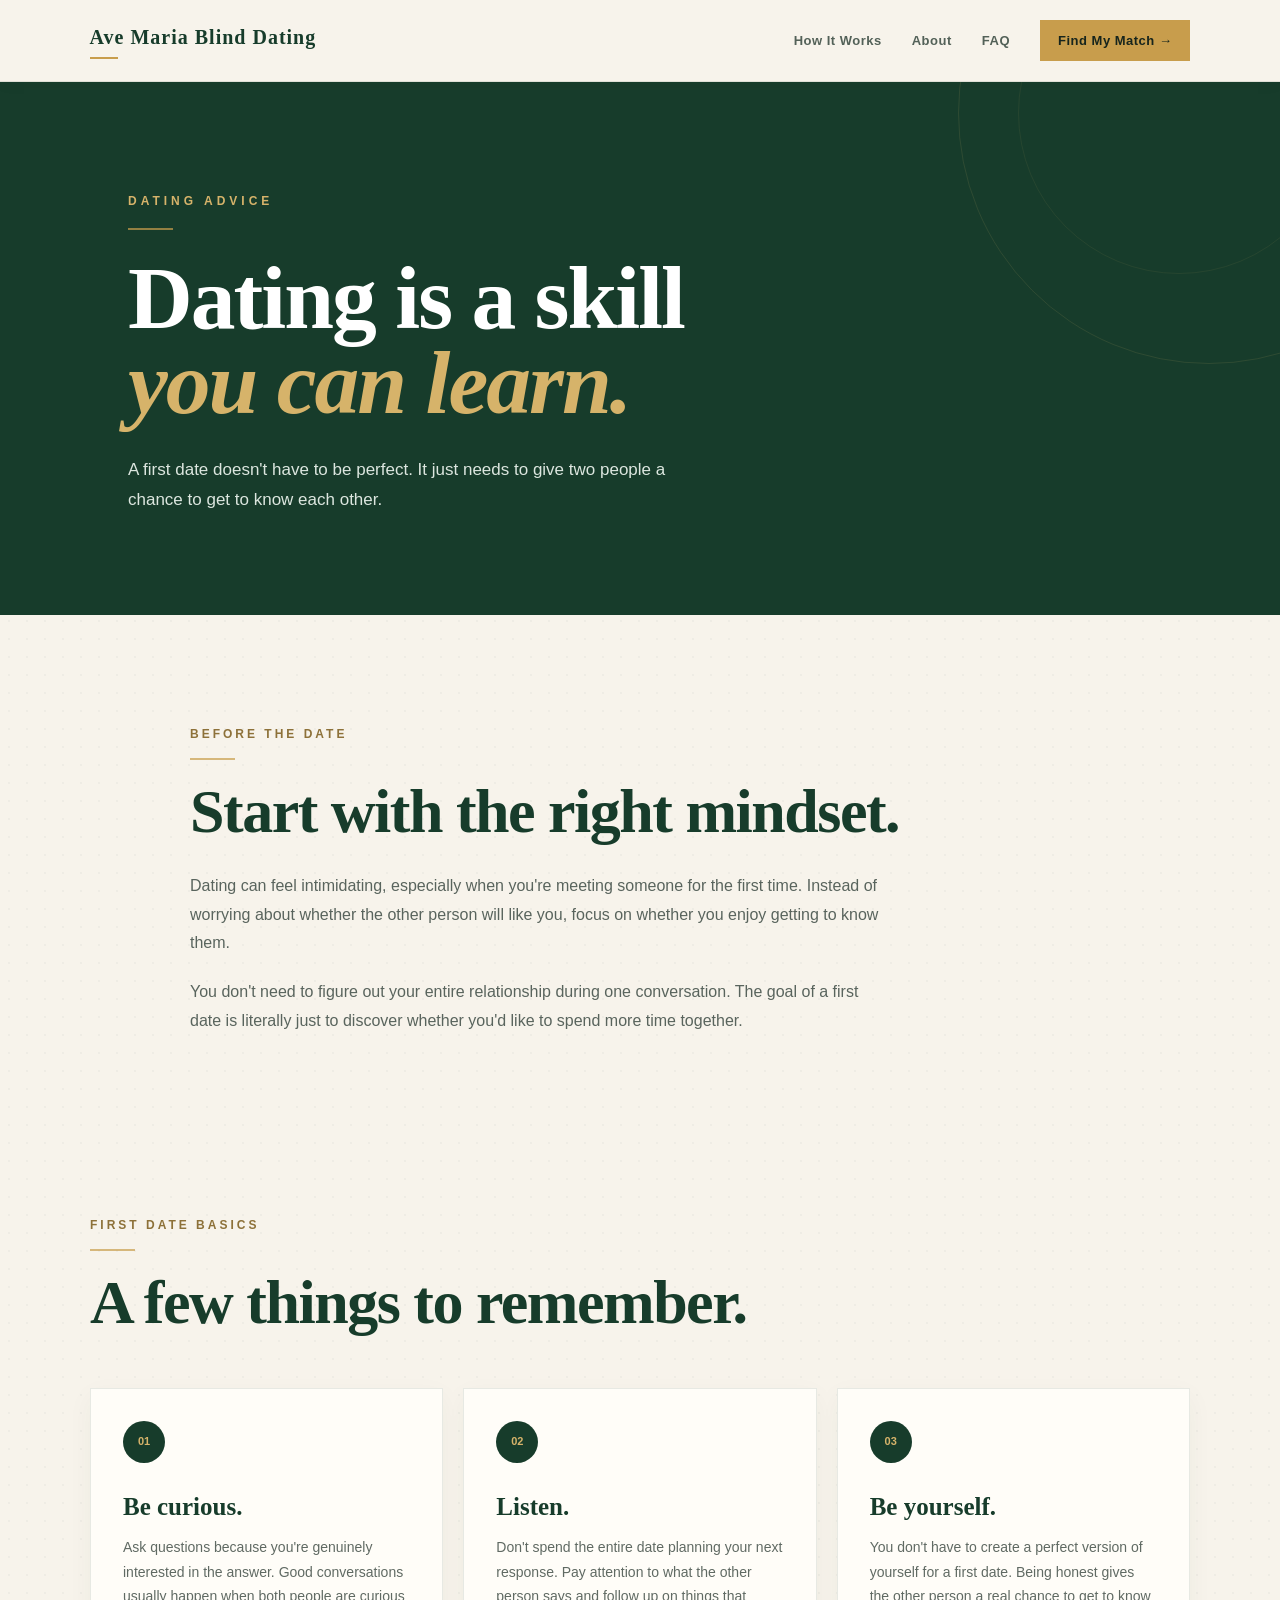
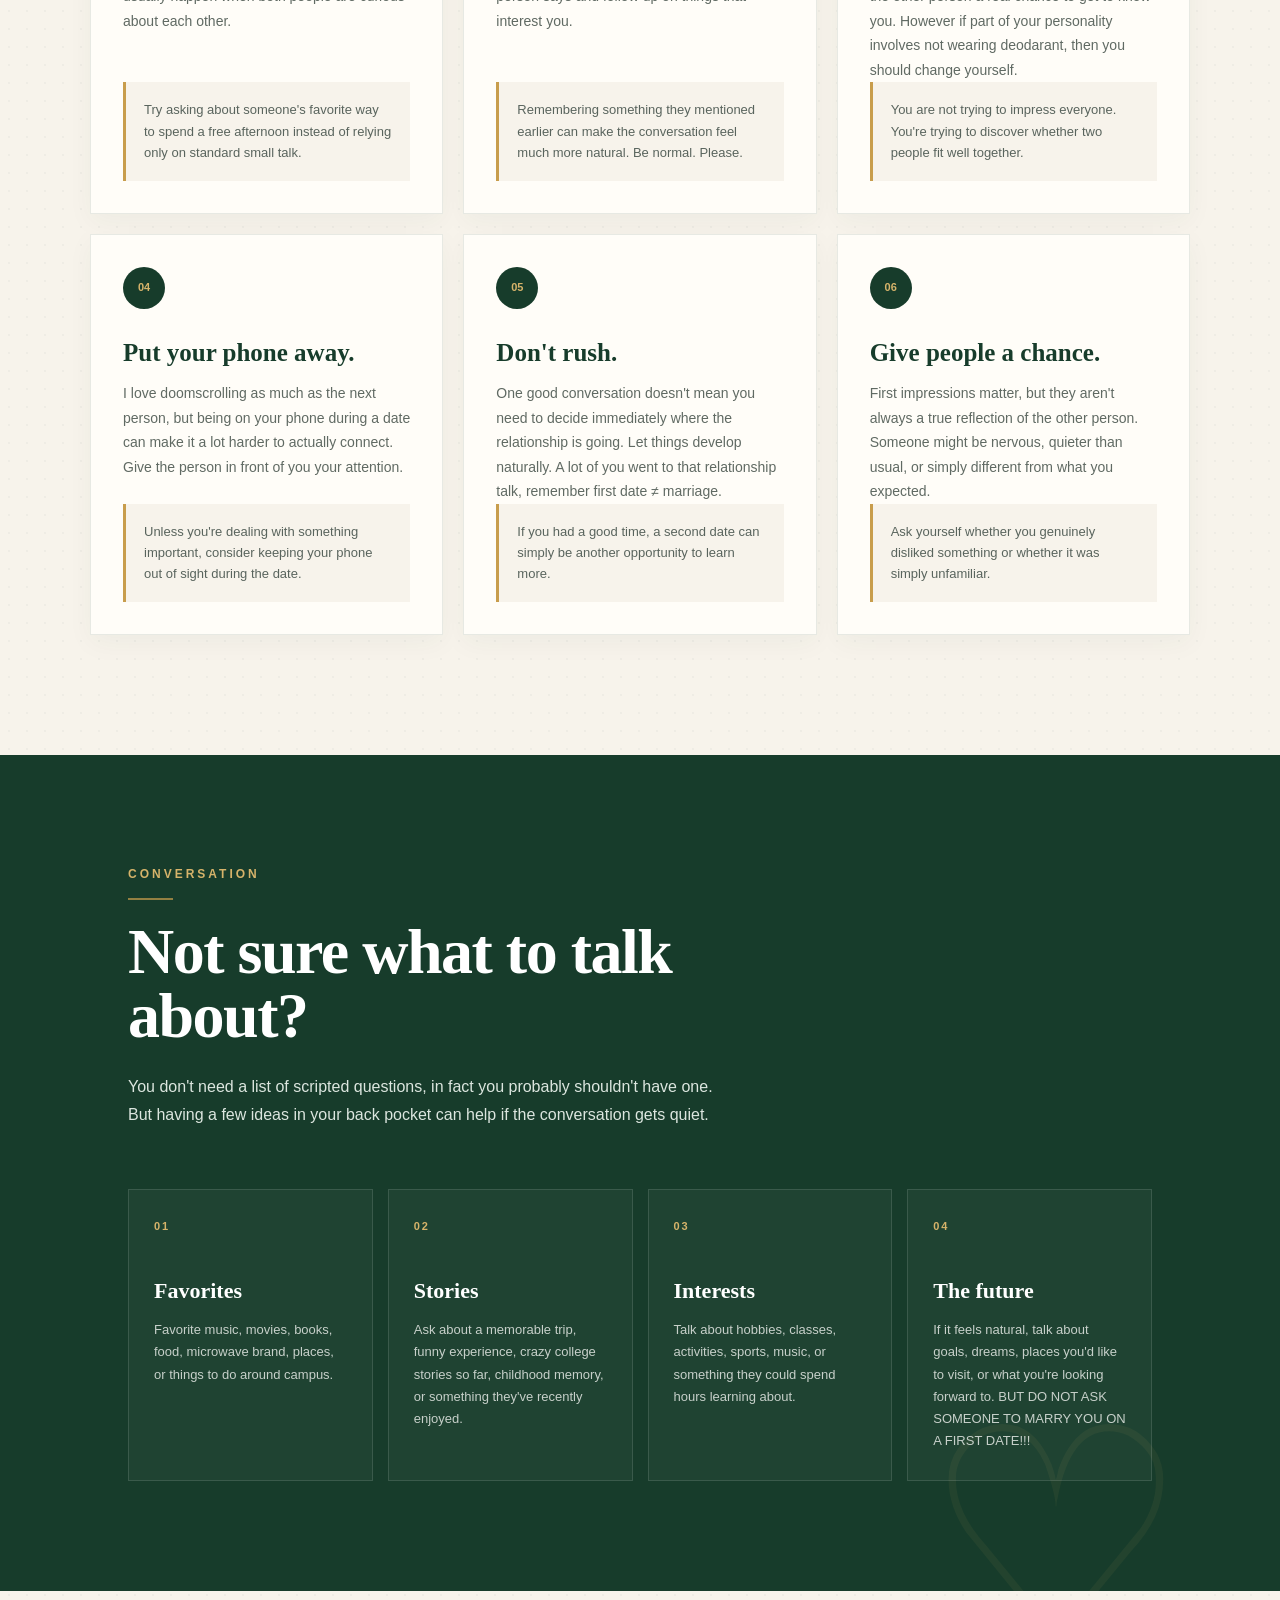
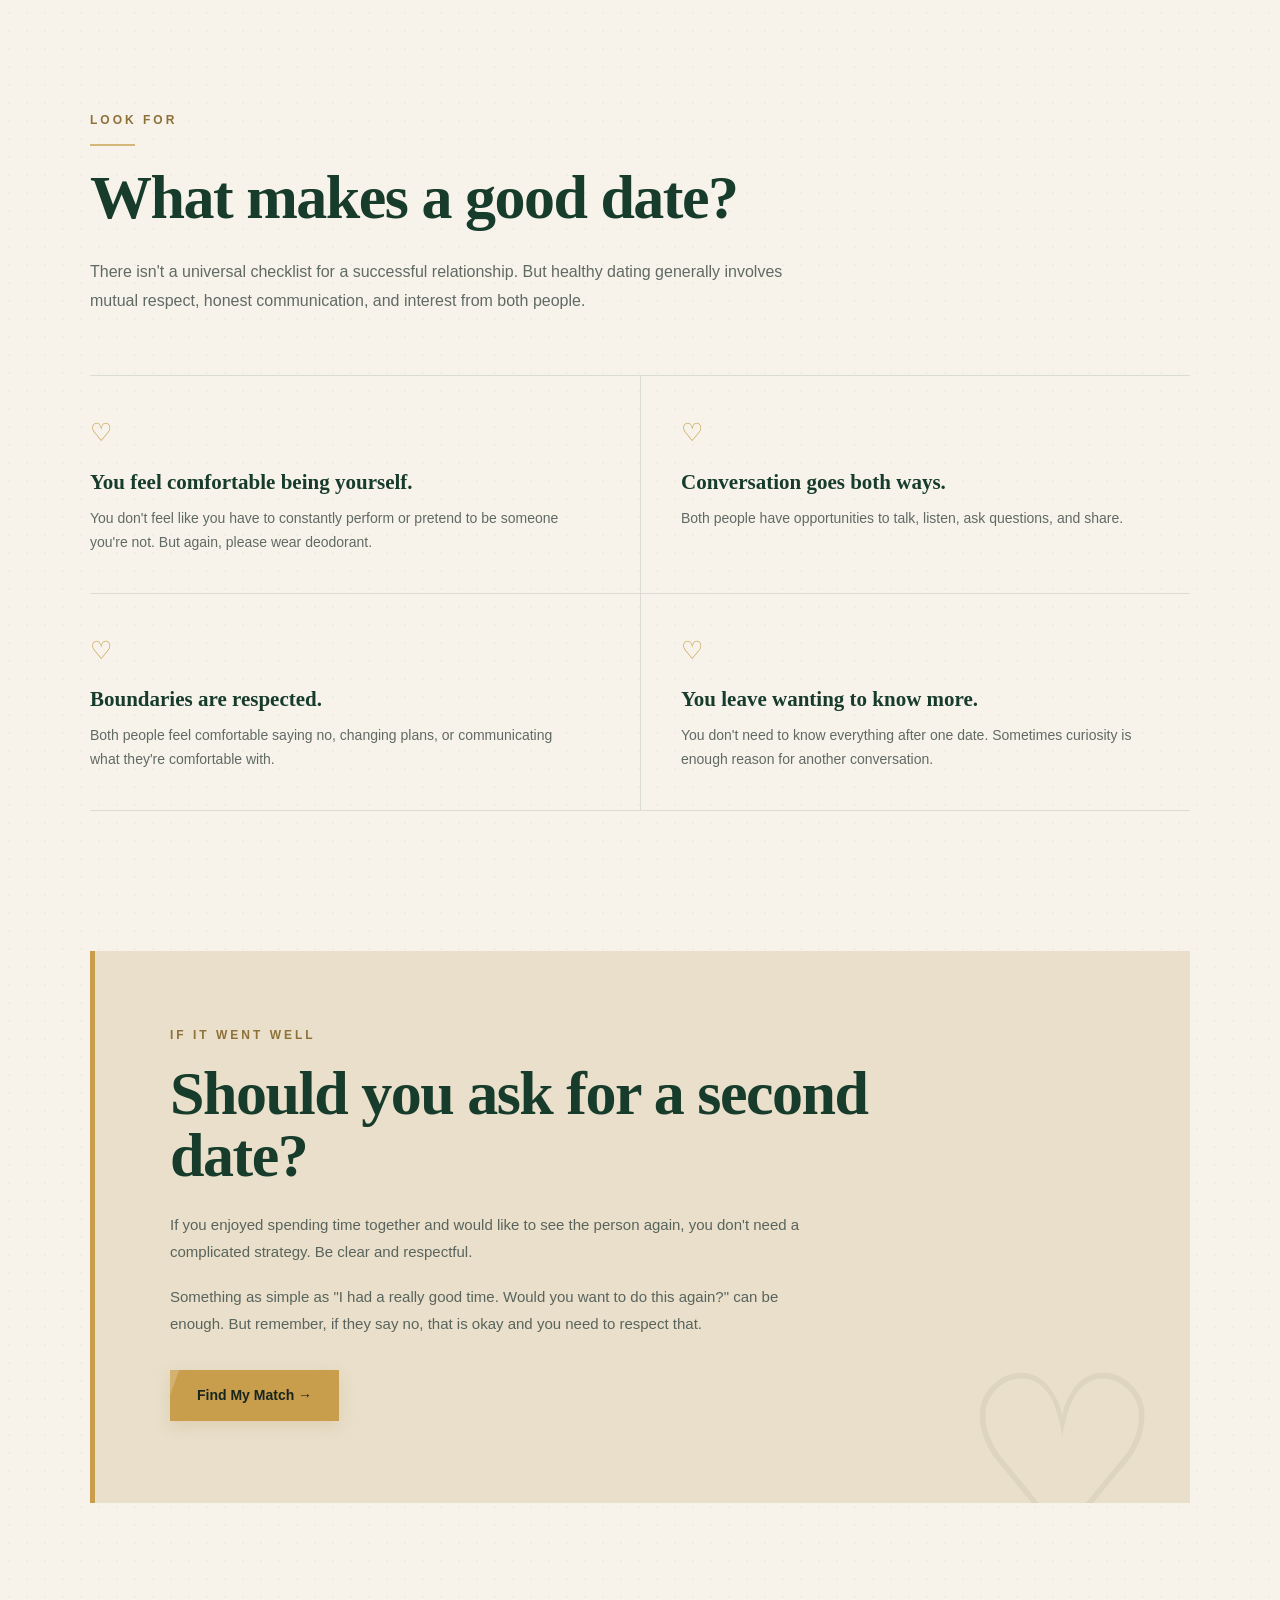
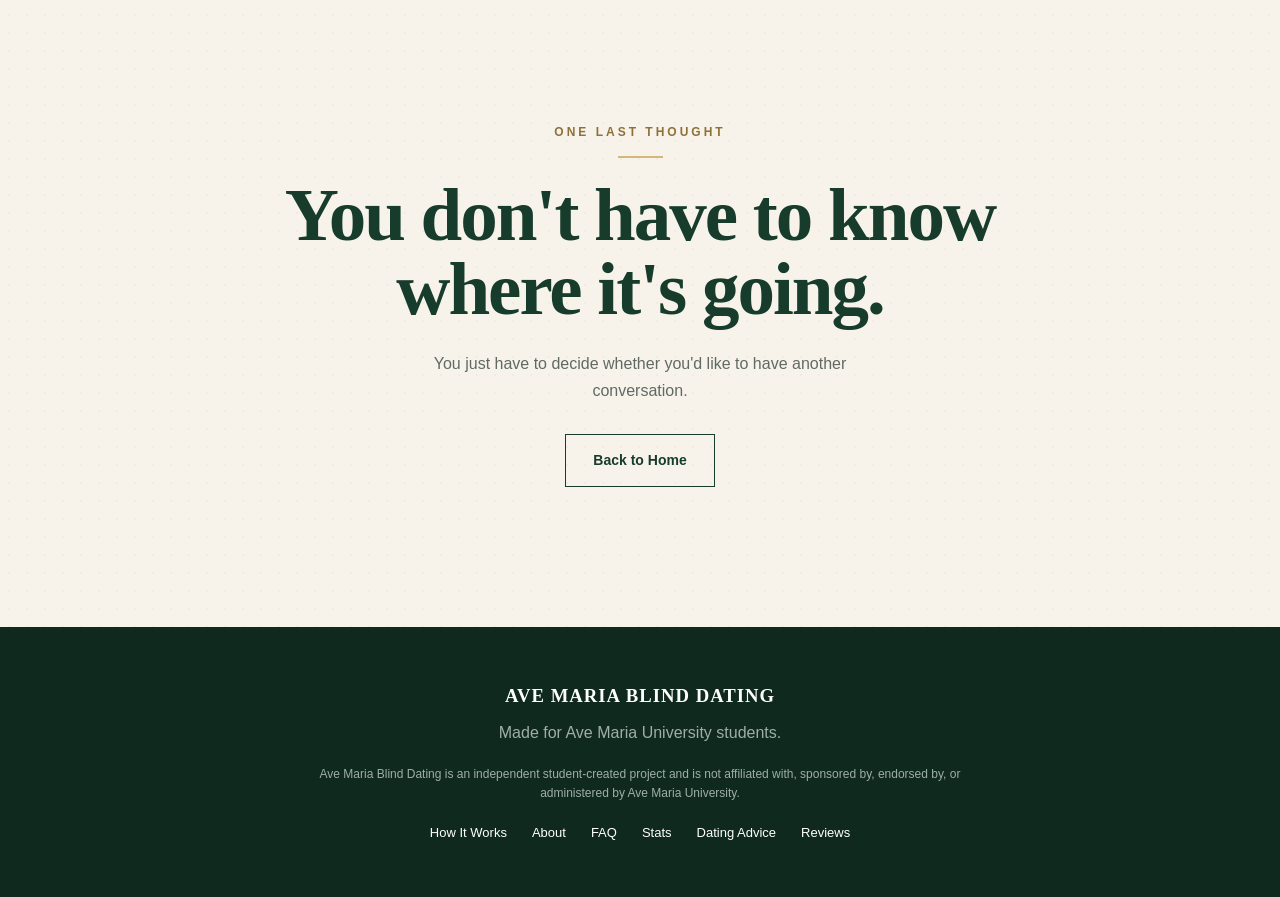
==== commit a8eeb1a6: "Fix typos and enhance clarity in advice.html Corrected typos and improved clarity in advice text." ====
--- a/advice.html
+++ b/advice.html
@@ -184,10 +184,9 @@
 
                     <p>
                         You don't have to create a perfect version
-                        of yourself for a first date. How long do you really think thats gonna last... Being honest
-                        about your personality, interests, and
-                        sense of humor gives the other person a
+                        of yourself for a first date. Being honest gives the other person a
                         real chance to get to know you.
+                        However if part of your personality involves not wearing deodarant, then you should change yourself. 
                     </p>
 
                     <div class="advice-tip">
@@ -294,7 +293,7 @@
                 </h2>
 
                 <p>
-                    You don't need a list of scripted questions, in fact you probably shouldn't. 
+                    You don't need a list of scripted questions, in fact you probably shouldn't have one. 
                     But having a few ideas in your back pocket
                     can help if the conversation gets quiet. 
                 </p>
@@ -409,6 +408,7 @@
                     <p>
                         You don't feel like you have to constantly
                         perform or pretend to be someone you're not.
+                        But again, please wear deodorant. 
                     </p>
 
                 </div>
@@ -488,7 +488,7 @@
                 <p>
                     Something as simple as "I had a really good
                     time. Would you want to do this again?" can
-                    be enough. But rememeber, if they say no, that is okay and you need to respect that. 
+                    be enough. But remember, if they say no, that is okay and you need to respect that. 
                 </p>
 
                 <a href="quiz.html" class="primary-button">
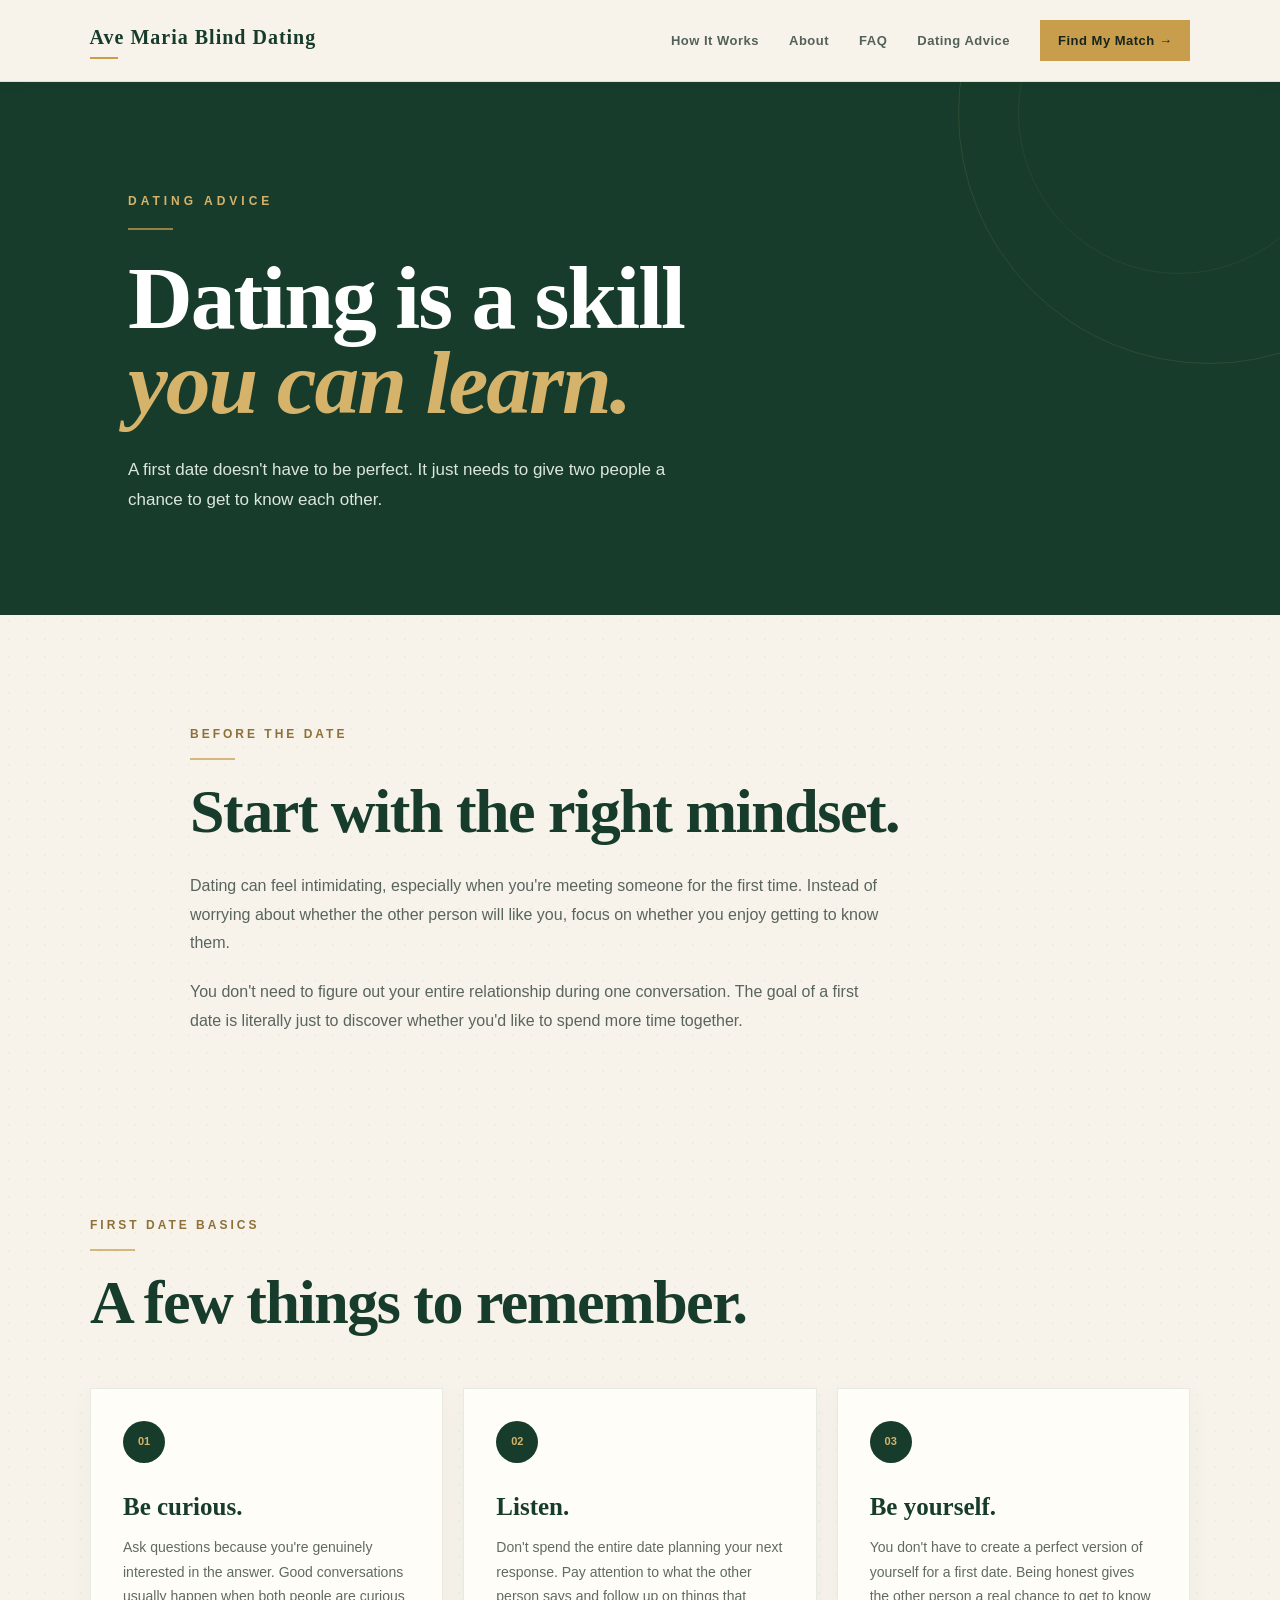
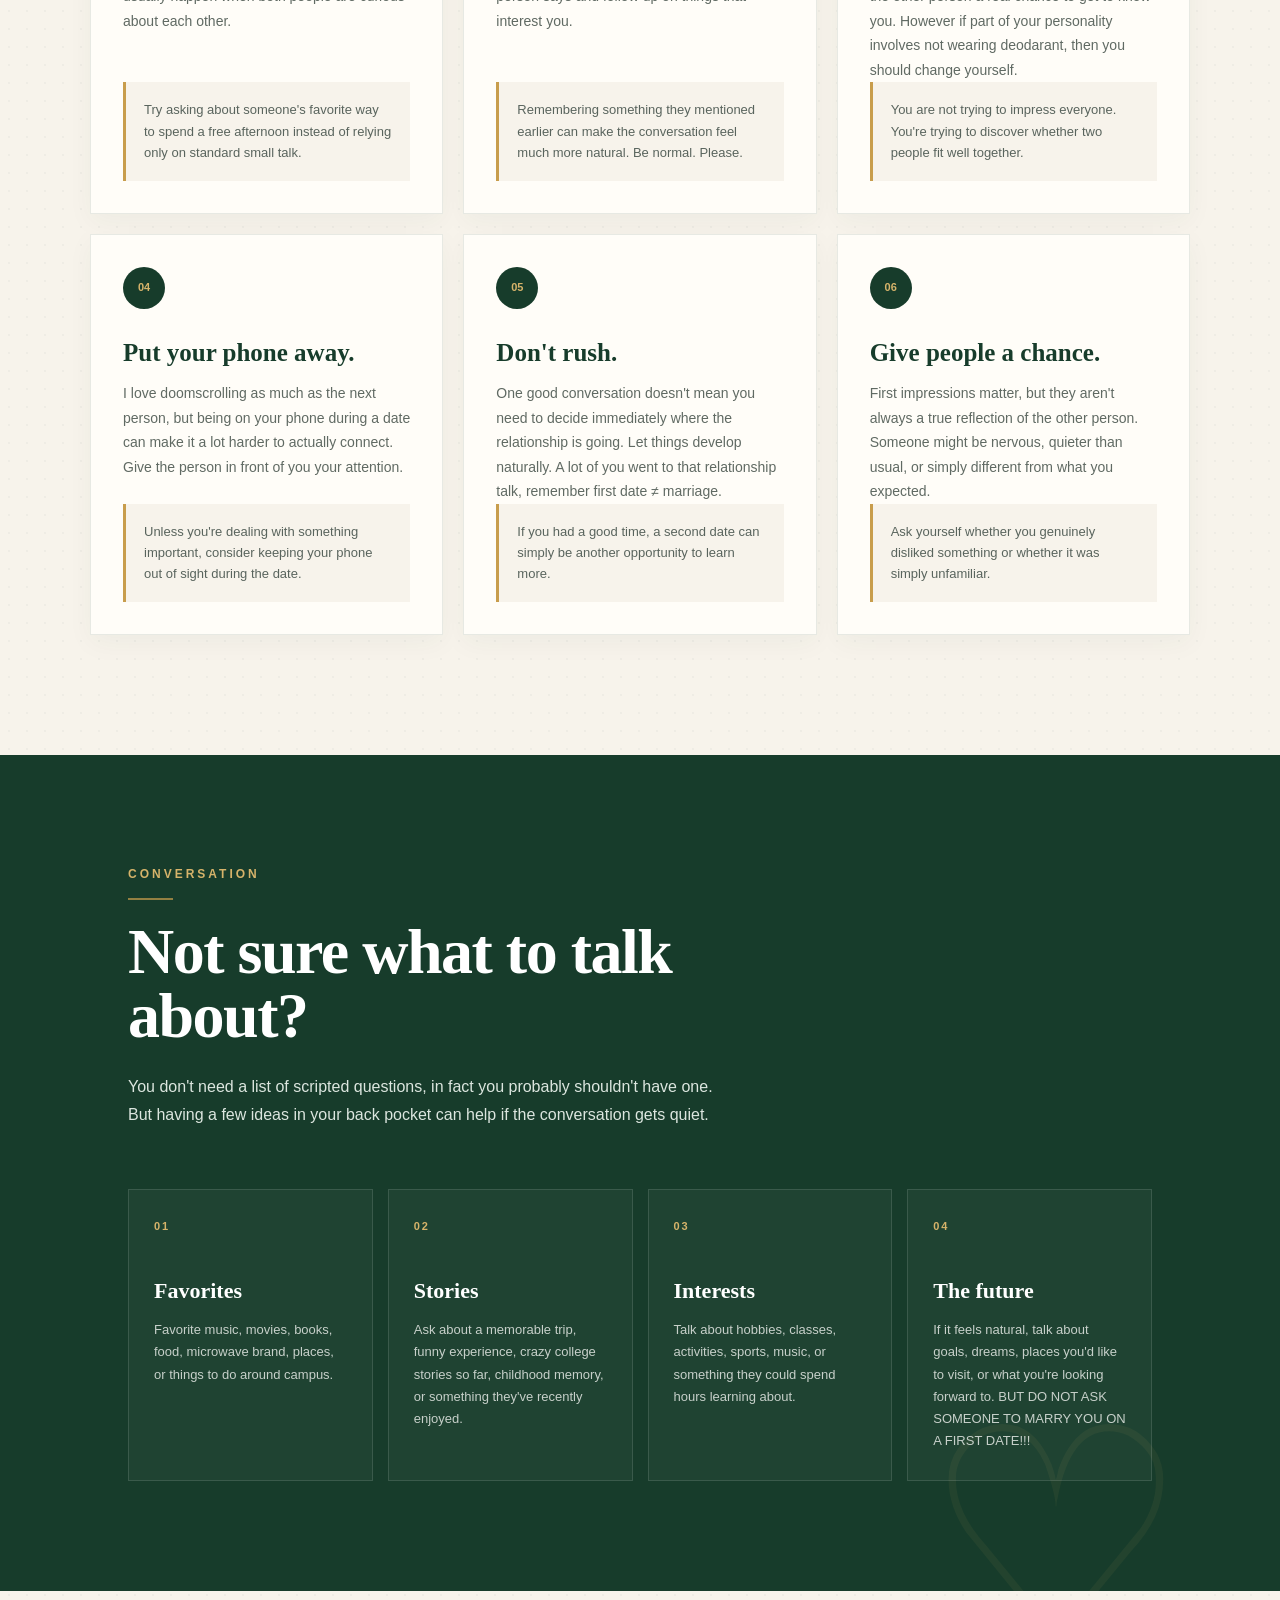
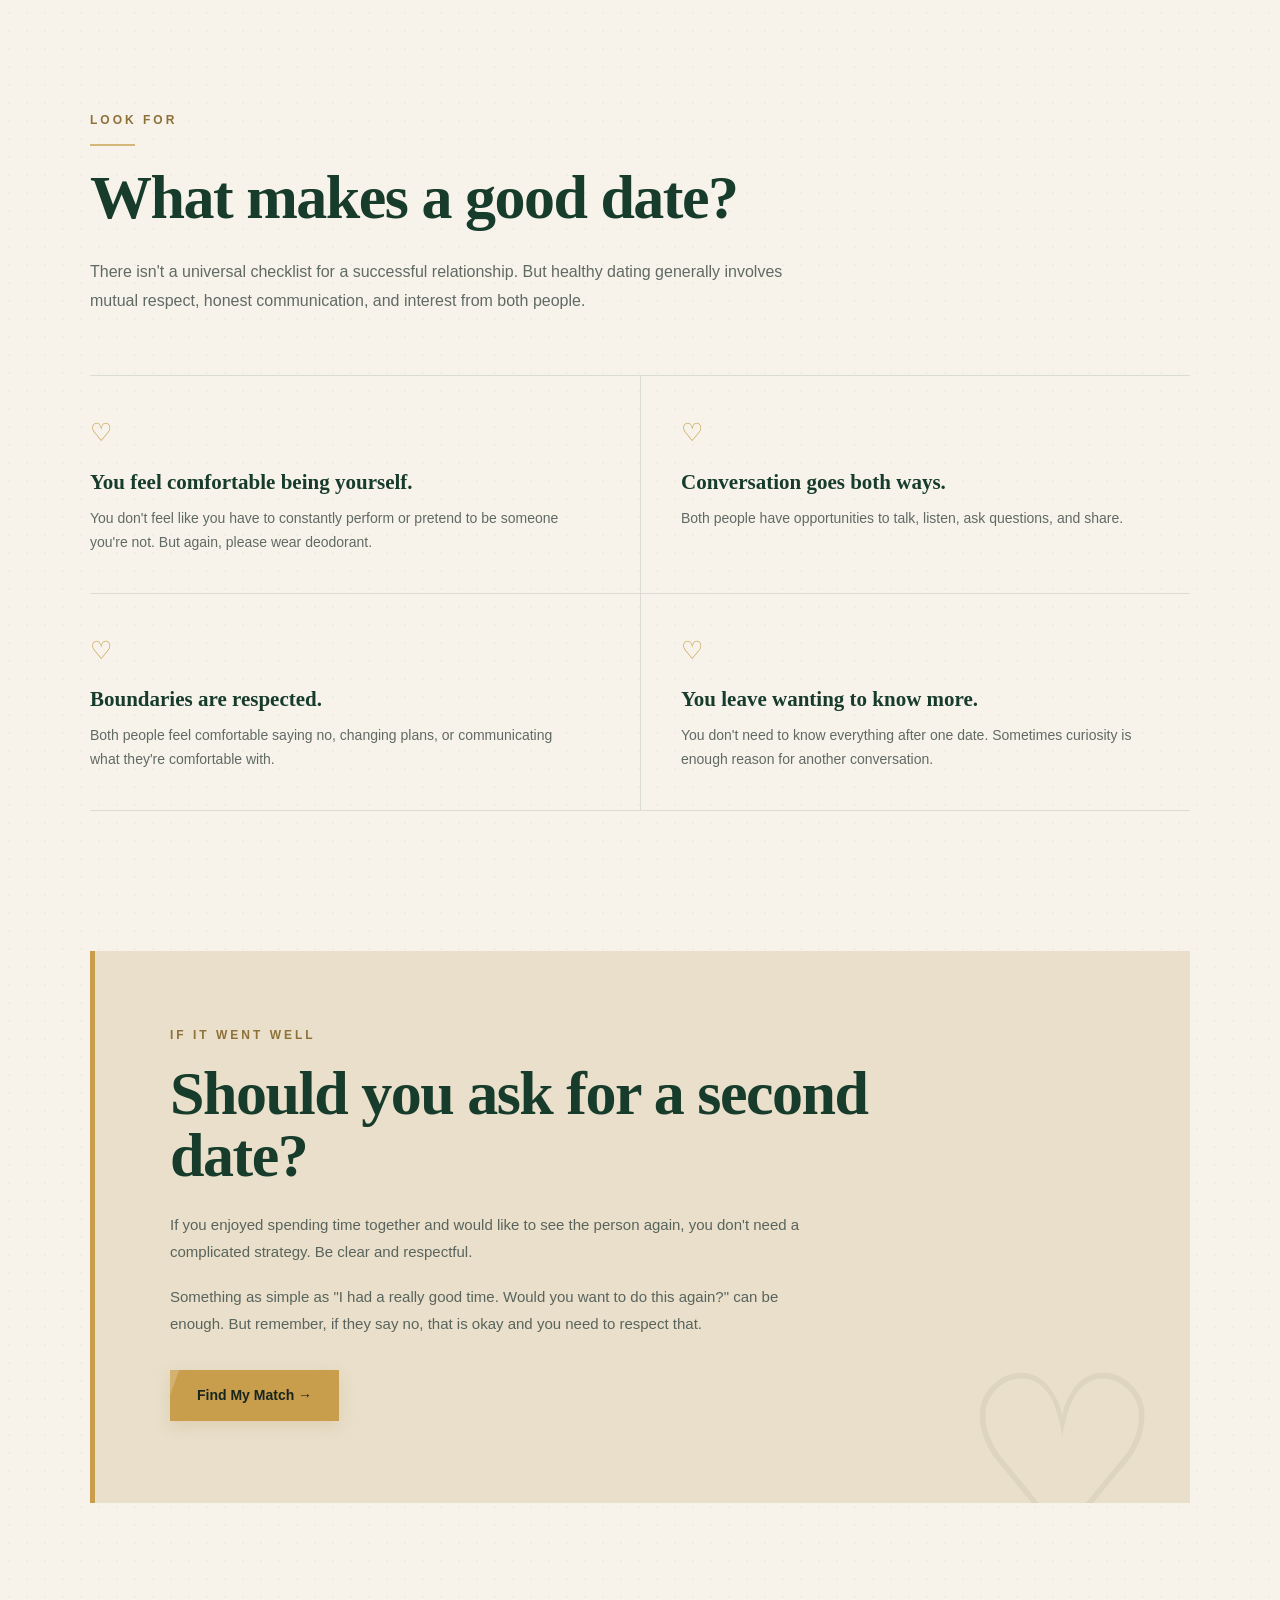
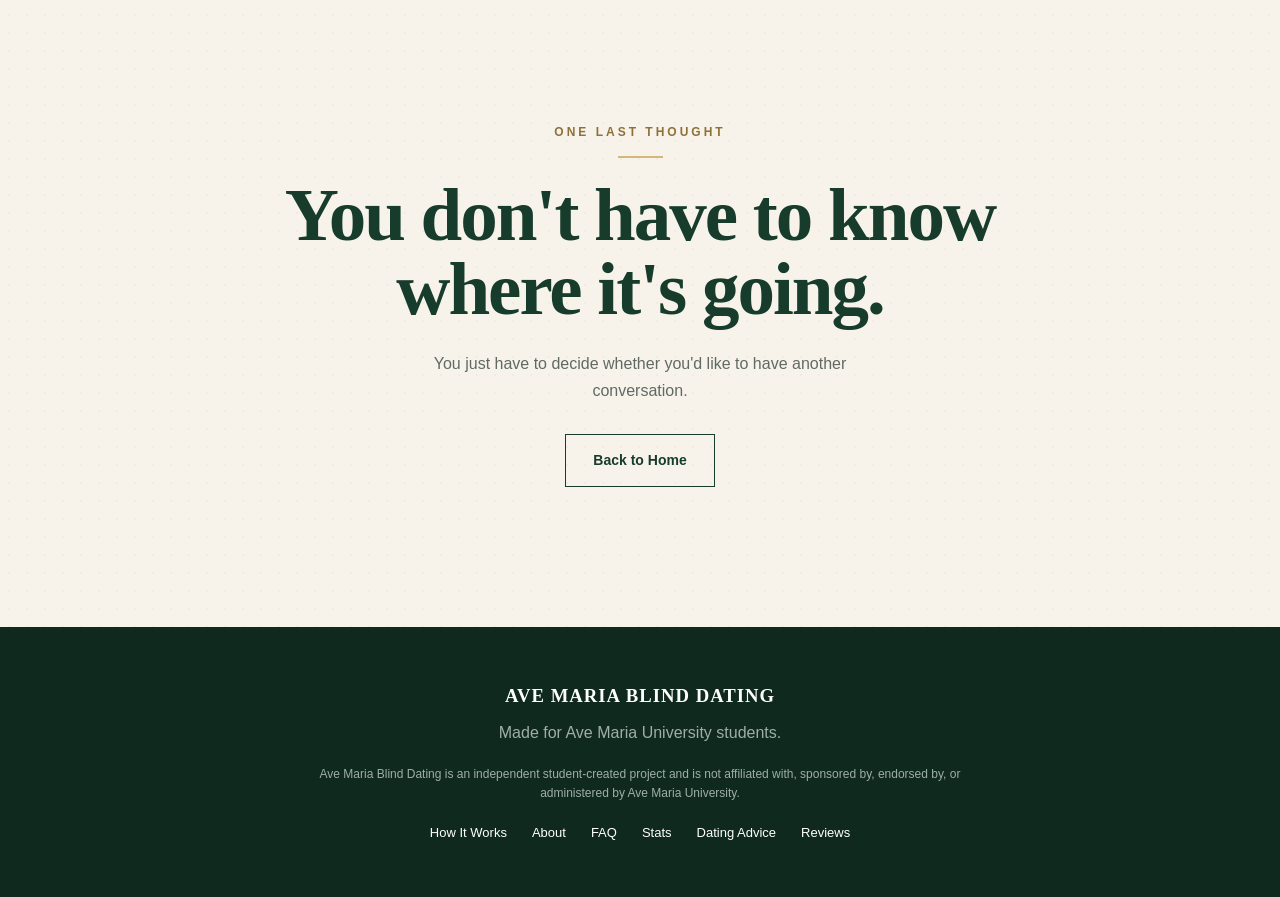
==== commit 03871ff7: "Update navigation links in advice.html" ====
--- a/advice.html
+++ b/advice.html
@@ -18,25 +18,29 @@
             Ave Maria Blind Dating
         </a>
 
-        <div class="nav-links">
-
-            <a href="index.html#how-it-works">
-                How It Works
-            </a>
-
-            <a href="index.html#about">
-                About
-            </a>
-
-            <a href="index.html#faq">
-                FAQ
-            </a>
-
-            <a href="quiz.html" class="nav-cta">
-                Find My Match →
-            </a>
-
-        </div>
+      <div class="nav-links">
+
+    <a href="index.html#how-it-works">
+        How It Works
+    </a>
+
+    <a href="index.html#about">
+        About
+    </a>
+
+    <a href="index.html#faq">
+        FAQ
+    </a>
+
+    <a href="advice.html">
+        Dating Advice
+    </a>
+
+    <a href="quiz.html" class="nav-cta">
+        Find My Match →
+    </a>
+
+</div>
 
     </nav>
 
